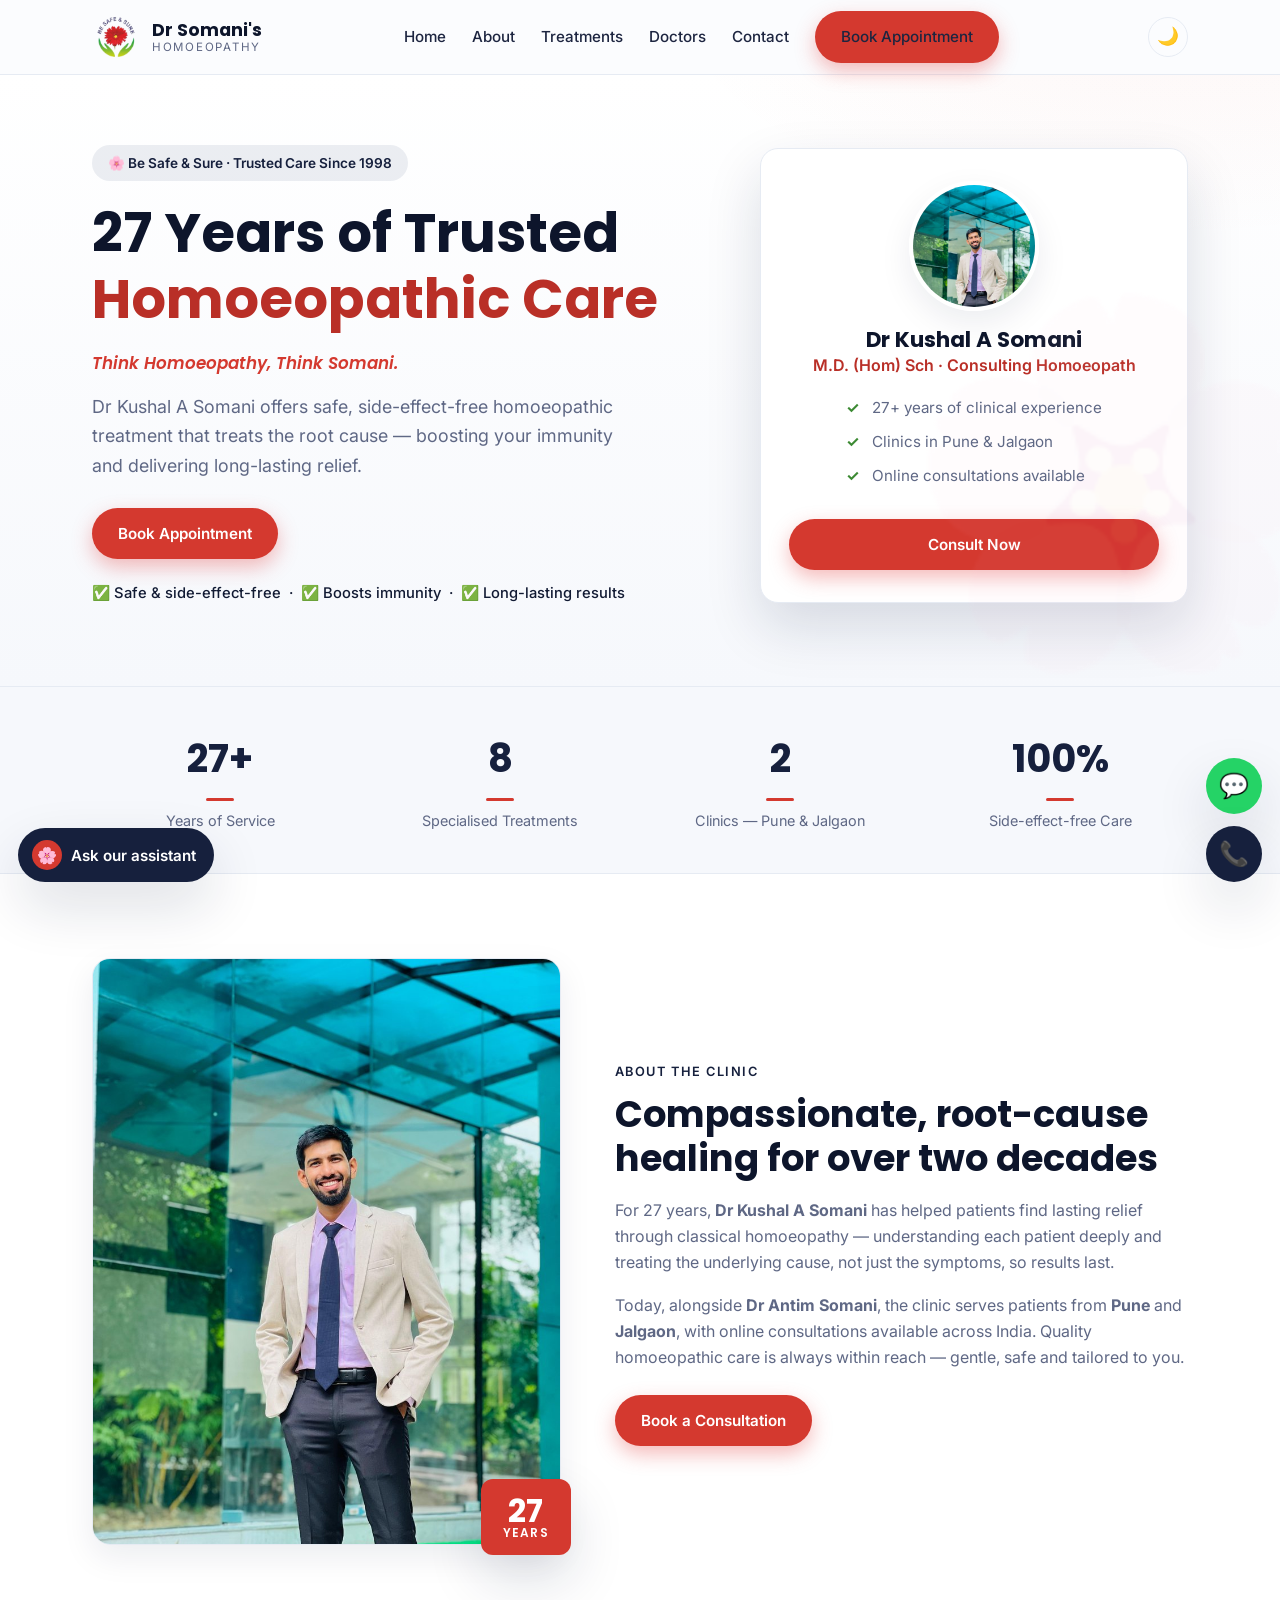
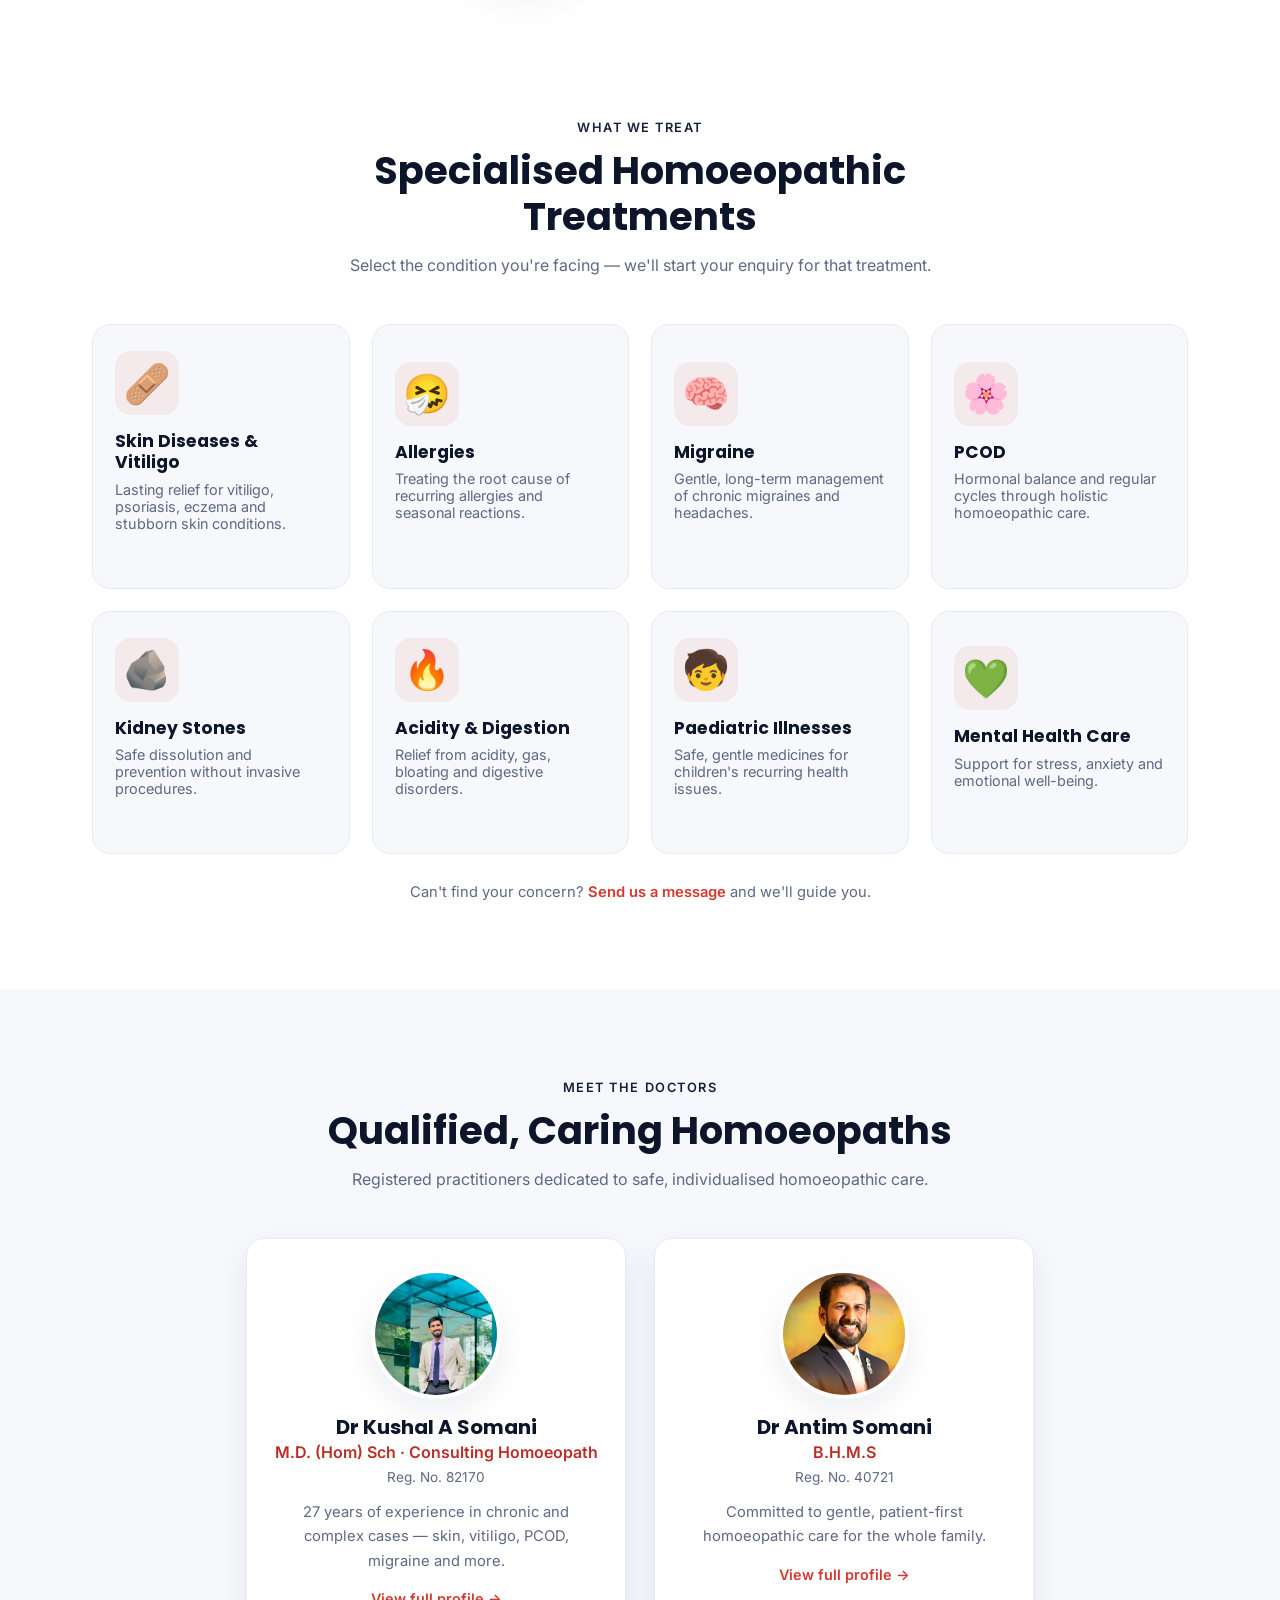
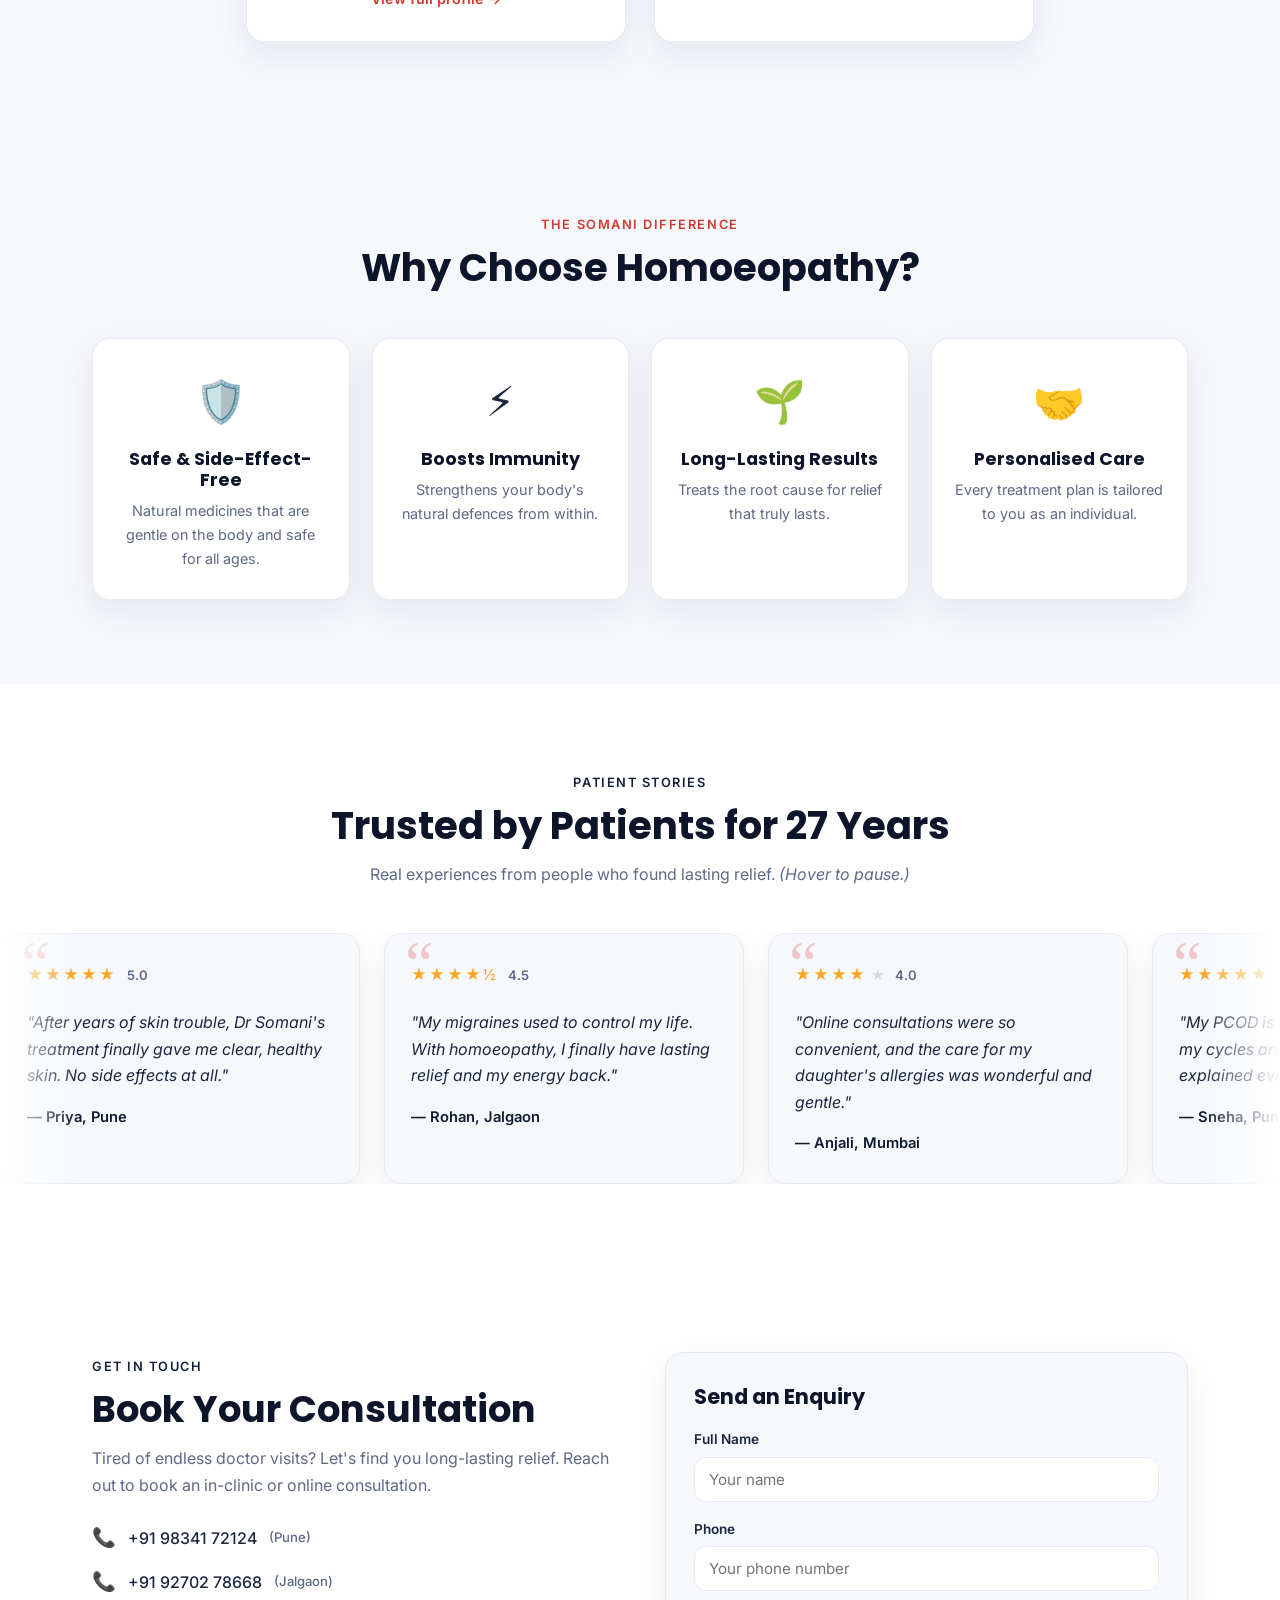
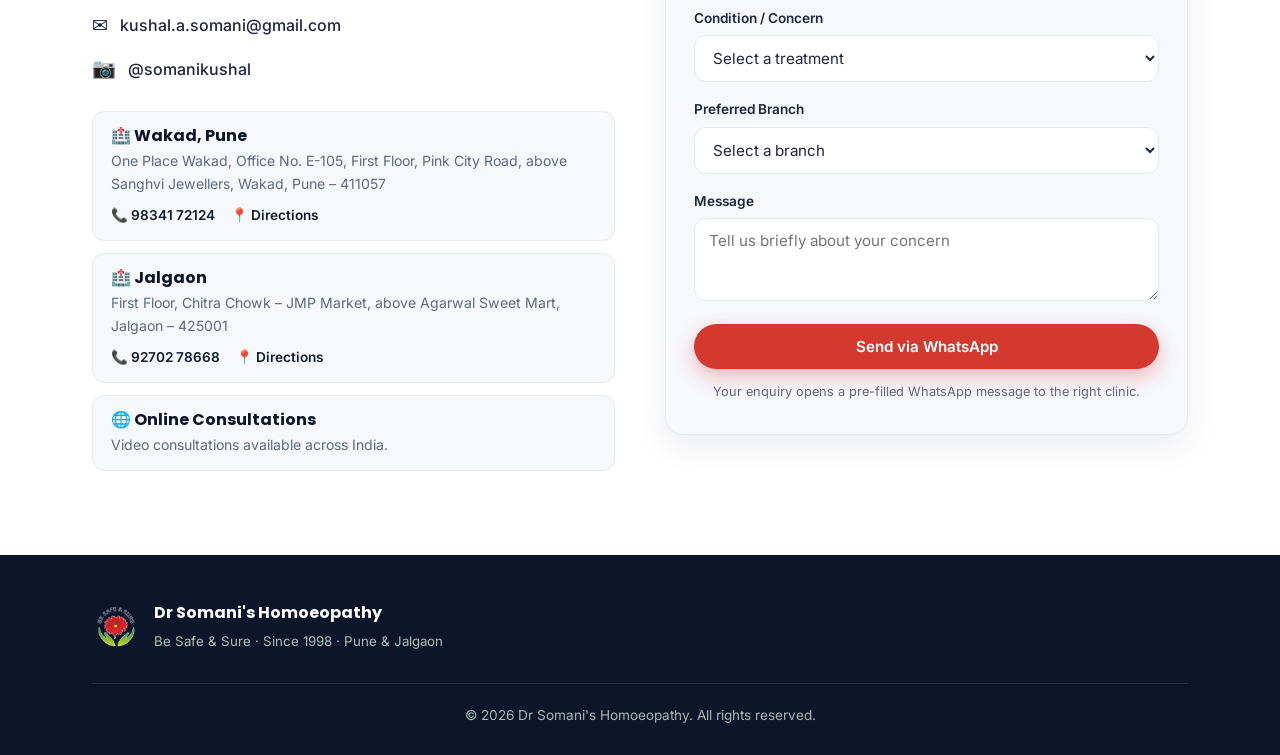
==== index.html @ efd4c5af "Add optional medical-report upload to the AI chat assistant Patients can now optionally attach a rep" ====
<!DOCTYPE html>
<html lang="en">
<head>
  <meta charset="UTF-8" />
  <meta name="viewport" content="width=device-width, initial-scale=1.0" />
  <title>Dr Somani's Homoeopathy | 27 Years of Trusted Homoeopathic Care — Pune &amp; Jalgaon</title>
  <meta name="description" content="Dr Kushal Somani — 27 years of safe, side-effect-free homoeopathic treatment for Skin & Vitiligo, Allergies, Migraine, PCOD, Kidney Stones, Acidity, Paediatric & Mental Health. Clinics in Pune & Jalgaon. Online consultations available." />
  <meta name="theme-color" content="#1f2d6e" />

  <!-- Open Graph -->
  <meta property="og:title" content="Dr Somani's Homoeopathy — 27 Years of Trusted Care" />
  <meta property="og:description" content="Safe, side-effect-free homoeopathic treatment. Clinics in Pune & Jalgaon. Online consultations available." />
  <meta property="og:type" content="website" />

  <link rel="preconnect" href="https://fonts.googleapis.com" />
  <link rel="preconnect" href="https://fonts.gstatic.com" crossorigin />
  <link href="https://fonts.googleapis.com/css2?family=Poppins:wght@500;600;700&family=Inter:wght@400;500;600&display=swap" rel="stylesheet" />
  <link rel="stylesheet" href="css/styles.css" />
  <link rel="icon" href="assets/logo.png" />
  <script>
    // set theme before paint to avoid a flash of the wrong theme
    (function () {
      try {
        var m = localStorage.getItem('theme') || 'light';
        var t = m === 'dark' ? 'dark' : m === 'system' ? 'blue' : 'light';
        document.documentElement.setAttribute('data-theme', t);
      } catch (e) {}
    })();
  </script>
</head>
<body>

  <!-- ============ MAIN NAVBAR ============ -->
  <header class="nav" id="nav">
    <div class="container nav__inner">
      <a href="#home" class="brand">
        <img class="brand__mark" src="assets/logo.png" alt="Dr Somani's Homoeopathy logo" onerror="this.onerror=null;this.src='assets/logo.svg'" />
        <span class="brand__text">
          <strong>Dr Somani's</strong>
          <small>Homoeopathy</small>
        </span>
      </a>

      <nav class="nav__links" id="navLinks">
        <a href="#home">Home</a>
        <a href="#about">About</a>
        <a href="#treatments">Treatments</a>
        <a href="#doctors">Doctors</a>
        <a href="#contact">Contact</a>
        <a href="#contact" class="btn btn--cta nav__cta">Book Appointment</a>
      </nav>

      <button class="theme-toggle" id="themeToggle" aria-label="Toggle theme" title="Toggle theme">🌙</button>

      <button class="nav__toggle" id="navToggle" aria-label="Open menu">
        <span></span><span></span><span></span>
      </button>
    </div>
  </header>

  <!-- ============ HERO ============ -->
  <section class="hero" id="home">
    <div class="container hero__inner">
      <div class="hero__content">
        <span class="hero__eyebrow">🌸 Be Safe &amp; Sure · Trusted Care Since 1998</span>
        <h1>27 Years of Trusted <span>Homoeopathic Care</span></h1>
        <p class="hero__slogan">Think Homoeopathy, Think Somani.</p>
        <p class="hero__lead">
          Dr Kushal A Somani offers safe, side-effect-free homoeopathic treatment that
          treats the root cause — boosting your immunity and delivering long-lasting relief.
        </p>
        <div class="hero__cta">
          <a href="#contact" class="btn btn--cta">Book Appointment</a>
        </div>
        <div class="hero__assure">
          ✅ Safe &amp; side-effect-free &nbsp;·&nbsp; ✅ Boosts immunity &nbsp;·&nbsp; ✅ Long-lasting results
        </div>
      </div>

      <div class="hero__card">
        <img class="hero__avatar" src="assets/dr-kushal-somani.jpg" alt="Dr Kushal A Somani" onerror="this.replaceWith(Object.assign(document.createElement('div'),{className:'hero__avatar hero__avatar--fallback',textContent:'👨‍⚕️'}))" />
        <h3>Dr Kushal A Somani</h3>
        <p class="hero__role">M.D. (Hom) Sch · Consulting Homoeopath</p>
        <ul class="hero__points">
          <li>27+ years of clinical experience</li>
          <li>Clinics in Pune &amp; Jalgaon</li>
          <li>Online consultations available</li>
        </ul>
        <a href="https://wa.me/919834172124" target="_blank" rel="noopener" class="btn btn--cta btn--block">Consult Now</a>
      </div>
    </div>
  </section>

  <!-- ============ TRUST STRIP ============ -->
  <section class="stats">
    <div class="container stats__grid">
      <div class="stat"><strong>27+</strong><span>Years of Service</span></div>
      <div class="stat"><strong>8</strong><span>Specialised Treatments</span></div>
      <div class="stat"><strong>2</strong><span>Clinics — Pune &amp; Jalgaon</span></div>
      <div class="stat"><strong>100%</strong><span>Side-effect-free Care</span></div>
    </div>
  </section>

  <!-- ============ ABOUT ============ -->
  <section class="about" id="about">
    <div class="container about__inner">
      <div class="about__media">
        <img class="about__photo" src="assets/dr-kushal-somani.jpg" alt="Dr Kushal A Somani outside the clinic" onerror="this.replaceWith(Object.assign(document.createElement('div'),{className:'about__photo about__photo--fallback',textContent:'👨‍⚕️'}))" />
        <div class="about__exp">27<span>Years</span></div>
      </div>
      <div class="about__content">
        <span class="kicker">About the Clinic</span>
        <h2>Compassionate, root-cause healing for over two decades</h2>
        <p>
          For 27 years, <strong>Dr Kushal A Somani</strong> has helped patients find lasting relief
          through classical homoeopathy — understanding each patient deeply and treating the
          underlying cause, not just the symptoms, so results last.
        </p>
        <p>
          Today, alongside <strong>Dr Antim Somani</strong>, the clinic serves patients from
          <strong>Pune</strong> and <strong>Jalgaon</strong>, with online consultations available
          across India. Quality homoeopathic care is always within reach — gentle, safe and tailored to you.
        </p>
        <a href="#contact" class="btn btn--cta">Book a Consultation</a>
      </div>
    </div>
  </section>

  <!-- ============ TREATMENTS ============ -->
  <section class="treatments" id="treatments">
    <div class="container">
      <div class="section-head">
        <span class="kicker">What We Treat</span>
        <h2>Specialised Homoeopathic Treatments</h2>
        <p>Select the condition you're facing — we'll start your enquiry for that treatment.</p>
      </div>

      <div class="cards">
        <button type="button" class="card" data-condition="Skin Diseases &amp; Vitiligo"><div class="card__icon">🩹</div><h3>Skin Diseases &amp; Vitiligo</h3><p>Lasting relief for vitiligo, psoriasis, eczema and stubborn skin conditions.</p><span class="card__pick">Select this →</span></button>
        <button type="button" class="card" data-condition="Allergies"><div class="card__icon">🤧</div><h3>Allergies</h3><p>Treating the root cause of recurring allergies and seasonal reactions.</p><span class="card__pick">Select this →</span></button>
        <button type="button" class="card" data-condition="Migraine"><div class="card__icon">🧠</div><h3>Migraine</h3><p>Gentle, long-term management of chronic migraines and headaches.</p><span class="card__pick">Select this →</span></button>
        <button type="button" class="card" data-condition="PCOD"><div class="card__icon">🌸</div><h3>PCOD</h3><p>Hormonal balance and regular cycles through holistic homoeopathic care.</p><span class="card__pick">Select this →</span></button>
        <button type="button" class="card" data-condition="Kidney Stones"><div class="card__icon">🪨</div><h3>Kidney Stones</h3><p>Safe dissolution and prevention without invasive procedures.</p><span class="card__pick">Select this →</span></button>
        <button type="button" class="card" data-condition="Acidity &amp; Digestion"><div class="card__icon">🔥</div><h3>Acidity &amp; Digestion</h3><p>Relief from acidity, gas, bloating and digestive disorders.</p><span class="card__pick">Select this →</span></button>
        <button type="button" class="card" data-condition="Paediatric Illnesses"><div class="card__icon">🧒</div><h3>Paediatric Illnesses</h3><p>Safe, gentle medicines for children's recurring health issues.</p><span class="card__pick">Select this →</span></button>
        <button type="button" class="card" data-condition="Mental Health Care"><div class="card__icon">💚</div><h3>Mental Health Care</h3><p>Support for stress, anxiety and emotional well-being.</p><span class="card__pick">Select this →</span></button>
      </div>
      <p class="cards__hint">Can't find your concern? <a href="#contact">Send us a message</a> and we'll guide you.</p>
    </div>
  </section>

  <!-- ============ DOCTORS ============ -->
  <section class="doctors" id="doctors">
    <div class="container">
      <div class="section-head">
        <span class="kicker">Meet the Doctors</span>
        <h2>Qualified, Caring Homoeopaths</h2>
        <p>Registered practitioners dedicated to safe, individualised homoeopathic care.</p>
      </div>
      <div class="doctors__grid">
        <a class="doctor" href="doctor-kushal-somani.html">
          <img class="doctor__photo" src="assets/dr-kushal-somani.jpg" alt="Dr Kushal A Somani" onerror="this.replaceWith(Object.assign(document.createElement('div'),{className:'doctor__photo doctor__photo--fallback',textContent:'👨‍⚕️'}))" />
          <h3>Dr Kushal A Somani</h3>
          <p class="doctor__qual">M.D. (Hom) Sch · Consulting Homoeopath</p>
          <p class="doctor__reg">Reg. No. 82170</p>
          <p class="doctor__desc">27 years of experience in chronic and complex cases — skin, vitiligo, PCOD, migraine and more.</p>
          <span class="doctor__more">View full profile →</span>
        </a>
        <a class="doctor" href="doctor-antim-somani.html">
          <img class="doctor__photo" src="assets/dr-antim-somani.jpg" alt="Dr Antim Somani" onerror="this.replaceWith(Object.assign(document.createElement('div'),{className:'doctor__photo doctor__photo--fallback',textContent:'👨‍⚕️'}))" />
          <h3>Dr Antim Somani</h3>
          <p class="doctor__qual">B.H.M.S</p>
          <p class="doctor__reg">Reg. No. 40721</p>
          <p class="doctor__desc">Committed to gentle, patient-first homoeopathic care for the whole family.</p>
          <span class="doctor__more">View full profile →</span>
        </a>
      </div>
    </div>
  </section>

  <!-- ============ WHY HOMOEOPATHY ============ -->
  <section class="why" id="why">
    <div class="container">
      <div class="section-head section-head--light">
        <span class="kicker kicker--light">The Somani Difference</span>
        <h2>Why Choose Homoeopathy?</h2>
      </div>
      <div class="why__grid">
        <div class="why__item"><div class="why__icon">🛡️</div><h3>Safe &amp; Side-Effect-Free</h3><p>Natural medicines that are gentle on the body and safe for all ages.</p></div>
        <div class="why__item"><div class="why__icon">⚡</div><h3>Boosts Immunity</h3><p>Strengthens your body's natural defences from within.</p></div>
        <div class="why__item"><div class="why__icon">🌱</div><h3>Long-Lasting Results</h3><p>Treats the root cause for relief that truly lasts.</p></div>
        <div class="why__item"><div class="why__icon">🤝</div><h3>Personalised Care</h3><p>Every treatment plan is tailored to you as an individual.</p></div>
      </div>
    </div>
  </section>

  <!-- ============ TESTIMONIALS ============ -->
  <section class="testimonials" id="testimonials">
    <div class="container">
      <div class="section-head">
        <span class="kicker">Patient Stories</span>
        <h2>Trusted by Patients for 27 Years</h2>
        <p>Real experiences from people who found lasting relief. <em>(Hover to pause.)</em></p>
      </div>
    </div>

    <div class="marquee" id="reviewMarquee">
      <div class="marquee__track" id="reviewTrack">
        <blockquote class="quote review"><div class="review__stars">★★★★★ <span>5.0</span></div><p>"After years of skin trouble, Dr Somani's treatment finally gave me clear, healthy skin. No side effects at all."</p><footer>— Priya, Pune</footer></blockquote>
        <blockquote class="quote review"><div class="review__stars">★★★★½ <span>4.5</span></div><p>"My migraines used to control my life. With homoeopathy, I finally have lasting relief and my energy back."</p><footer>— Rohan, Jalgaon</footer></blockquote>
        <blockquote class="quote review"><div class="review__stars">★★★★<span class="star-empty">★</span> <span>4.0</span></div><p>"Online consultations were so convenient, and the care for my daughter's allergies was wonderful and gentle."</p><footer>— Anjali, Mumbai</footer></blockquote>
        <blockquote class="quote review"><div class="review__stars">★★★★★ <span>5.0</span></div><p>"My PCOD is finally under control and my cycles are regular. Dr Somani explained everything so patiently."</p><footer>— Sneha, Pune</footer></blockquote>
        <blockquote class="quote review"><div class="review__stars">★★★★½ <span>4.5</span></div><p>"Passed my kidney stone without any surgery. I'm so grateful for this safe, natural treatment."</p><footer>— Mahesh, Jalgaon</footer></blockquote>
        <blockquote class="quote review"><div class="review__stars">★★★★★ <span>5.0</span></div><p>"Years of acidity and bloating, gone. I can finally eat in peace. Highly recommend Dr Somani's."</p><footer>— Kavita, Nashik</footer></blockquote>
        <blockquote class="quote review"><div class="review__stars">★★★★<span class="star-empty">★</span> <span>4.0</span></div><p>"My vitiligo patches have reduced remarkably. The 27 years of experience really shows in the results."</p><footer>— Imran, Pune</footer></blockquote>
        <blockquote class="quote review"><div class="review__stars">★★★★½ <span>4.5</span></div><p>"My son's frequent colds and coughs have stopped completely. Gentle medicines that actually work for kids."</p><footer>— Deepa, Mumbai</footer></blockquote>
        <blockquote class="quote review"><div class="review__stars">★★★★★ <span>5.0</span></div><p>"I struggled with anxiety for years. The care here has been life-changing — calm, understanding and effective."</p><footer>— Aarti, Jalgaon</footer></blockquote>
        <blockquote class="quote review"><div class="review__stars">★★★★½ <span>4.5</span></div><p>"Trustworthy, honest and genuinely caring. The whole family now consults only at Dr Somani's."</p><footer>— Sanjay, Pune</footer></blockquote>
      </div>
    </div>
  </section>

  <!-- ============ CONTACT ============ -->
  <section class="contact" id="contact">
    <div class="container contact__inner">
      <div class="contact__info">
        <span class="kicker">Get in Touch</span>
        <h2>Book Your Consultation</h2>
        <p>Tired of endless doctor visits? Let's find you long-lasting relief. Reach out to book an in-clinic or online consultation.</p>

        <ul class="contact__list">
          <li><span>📞</span><a href="tel:+919834172124">+91 98341 72124</a> <em>(Pune)</em></li>
          <li><span>📞</span><a href="tel:+919270278668">+91 92702 78668</a> <em>(Jalgaon)</em></li>
          <li><span>✉️</span><a href="mailto:kushal.a.somani@gmail.com">kushal.a.somani@gmail.com</a></li>
          <li><span>📷</span><a href="https://instagram.com/somanikushal" target="_blank" rel="noopener">@somanikushal</a></li>
        </ul>

        <div class="contact__clinics">
          <div class="clinic">
            <h4>🏥 Wakad, Pune</h4>
            <p>One Place Wakad, Office No. E-105, First Floor, Pink City Road, above Sanghvi Jewellers, Wakad, Pune – 411057</p>
            <p class="clinic__actions">
              <a href="tel:+919834172124">📞 98341 72124</a>
              <a href="https://www.google.com/maps/search/?api=1&query=One+Place+Wakad+Pink+City+Road+Pune+411057" target="_blank" rel="noopener">📍 Directions</a>
            </p>
          </div>
          <div class="clinic">
            <h4>🏥 Jalgaon</h4>
            <p>First Floor, Chitra Chowk – JMP Market, above Agarwal Sweet Mart, Jalgaon – 425001</p>
            <p class="clinic__actions">
              <a href="tel:+919270278668">📞 92702 78668</a>
              <a href="https://www.google.com/maps/search/?api=1&query=Chitra+Chowk+JMP+Market+Jalgaon+425001" target="_blank" rel="noopener">📍 Directions</a>
            </p>
          </div>
          <div class="clinic"><h4>🌐 Online Consultations</h4><p>Video consultations available across India.</p></div>
        </div>
      </div>

      <form class="contact__form" id="enquiryForm" novalidate>
        <h3>Send an Enquiry</h3>
        <label>Full Name<input type="text" name="name" required placeholder="Your name" /></label>
        <label>Phone<input type="tel" name="phone" required placeholder="Your phone number" /></label>
        <label>Condition / Concern
          <select name="condition">
            <option value="">Select a treatment</option>
            <option>Skin Diseases &amp; Vitiligo</option>
            <option>Allergies</option>
            <option>Migraine</option>
            <option>PCOD</option>
            <option>Kidney Stones</option>
            <option>Acidity &amp; Digestion</option>
            <option>Paediatric Illnesses</option>
            <option>Mental Health Care</option>
            <option>Other</option>
          </select>
        </label>
        <label>Preferred Branch
          <select name="branch" required>
            <option value="">Select a branch</option>
            <option value="Pune (Wakad)">Pune — Wakad clinic</option>
            <option value="Jalgaon">Jalgaon clinic</option>
            <option value="Online">Online consultation</option>
          </select>
        </label>
        <label>Message<textarea name="message" rows="3" placeholder="Tell us briefly about your concern"></textarea></label>
        <button type="submit" class="btn btn--cta btn--block">Send via WhatsApp</button>
        <p class="contact__note">Your enquiry opens a pre-filled WhatsApp message to the right clinic.</p>
      </form>
    </div>
  </section>

  <!-- ============ FOOTER ============ -->
  <footer class="footer">
    <div class="container footer__inner">
      <div class="footer__brand">
        <img class="brand__mark" src="assets/logo.png" alt="Dr Somani's Homoeopathy logo" onerror="this.onerror=null;this.src='assets/logo.svg'" />
        <div><strong>Dr Somani's Homoeopathy</strong><br /><small>Be Safe &amp; Sure · Since 1998 · Pune &amp; Jalgaon</small></div>
      </div>
      <p class="footer__copy">© <span id="year"></span> Dr Somani's Homoeopathy. All rights reserved.</p>
    </div>
  </footer>

  <!-- ============ FLOATING ACTIONS ============ -->
  <div class="floaters">
    <a href="https://wa.me/919834172124" target="_blank" rel="noopener" class="floater floater--wa" aria-label="WhatsApp">💬</a>
    <a href="tel:+919834172124" class="floater floater--call" aria-label="Call">📞</a>
  </div>

  <!-- ============ AI CHAT ASSISTANT ============ -->
  <button class="ai-launcher" id="aiLauncher" aria-label="Chat with our assistant">
    <span class="ai-launcher__dot">🌸</span>
    <span class="ai-launcher__label">Ask our assistant</span>
  </button>
  <section class="ai-panel" id="aiPanel" aria-label="Dr Somani's Homoeopathy assistant">
    <header class="ai-head">
      <img class="ai-head__logo" src="assets/logo.png" alt="Dr Somani's Homoeopathy" onerror="this.onerror=null;this.src='assets/logo.svg'" />
      <div class="ai-head__title"><strong>Sanjeevani</strong><small>Dr Somani's Homoeopathy assistant</small></div>
      <button class="ai-head__close" id="aiClose" aria-label="Close chat">×</button>
    </header>
    <div class="ai-messages" id="aiMessages"></div>
    <button class="ai-handoff hidden" id="aiHandoff">📤 Send my details to the clinic</button>
    <div class="ai-attach-chip hidden" id="aiChip"></div>
    <form class="ai-form" id="aiForm" autocomplete="off">
      <input type="file" id="aiFile" accept="image/*,application/pdf" hidden />
      <button type="button" class="ai-attach" id="aiAttach" aria-label="Attach a report (optional)" title="Attach a report (optional)">📎</button>
      <input type="text" id="aiInput" placeholder="Type your message…" aria-label="Message" />
      <button type="submit" id="aiSend" aria-label="Send">➤</button>
    </form>
  </section>

  <script src="js/theme.js"></script>
  <script src="js/ai-config.js"></script>
  <script src="js/chat.js"></script>
  <script src="js/script.js"></script>
</body>
</html>
---- css/styles.css ----
/* ============ DESIGN TOKENS ============ */
:root {
  /* Brand palette — refined from the logo: deep navy · muted forest green · classic red · soft blue */
  --green: #16203d;        /* primary = navy (text, headings) */
  --green-dark: #111a33;
  --green-deep: #0d152b;   /* near-black navy */
  --cream: #f6f8fc;        /* very light grey-blue for alternating sections */
  --gold: #d4392f;         /* the single accent = brand red (buttons/highlights) */
  --gold-dark: #b92f27;
  --leaf: #3c8a33;         /* green — used only on small ticks */
  --leaf-deep: #2c6a26;
  --ink: #1d2540;          /* navy-ink body text */
  --muted: #5f6885;
  --line: #e6ebf3;
  --white: #ffffff;
  --shadow: 0 12px 32px rgba(16, 26, 64, .08);
  --shadow-lg: 0 24px 56px rgba(16, 26, 64, .14);
  --radius: 18px;
  --radius-sm: 12px;
  --maxw: 1140px;
}

* { margin: 0; padding: 0; box-sizing: border-box; }
html { scroll-behavior: smooth; }
body {
  font-family: 'Inter', system-ui, sans-serif;
  color: var(--ink);
  background: #ffffff;
  line-height: 1.65;
}
h1, h2, h3, h4, .brand strong { font-family: 'Poppins', sans-serif; line-height: 1.2; }
a { text-decoration: none; color: inherit; }
img { max-width: 100%; display: block; }
.container { width: 100%; max-width: var(--maxw); margin: 0 auto; padding: 0 22px; }

/* ============ BUTTONS ============ */
.btn {
  display: inline-flex; align-items: center; justify-content: center; gap: 8px;
  padding: 13px 26px; border-radius: 50px; font-weight: 600; font-size: .95rem;
  border: none; cursor: pointer; transition: transform .15s ease, box-shadow .2s ease, background .2s ease;
  font-family: 'Inter', sans-serif;
}
.btn--cta { background: var(--gold); color: #fff; box-shadow: 0 8px 20px rgba(226,59,59,.35); }
.btn--cta:hover { background: var(--gold-dark); transform: translateY(-2px); }
.btn--whatsapp { background: #25D366; color: #fff; box-shadow: 0 8px 20px rgba(37,211,102,.3); }
.btn--whatsapp:hover { transform: translateY(-2px); }
.btn--block { width: 100%; }

.kicker {
  display: inline-block; font-weight: 600; font-size: .8rem; letter-spacing: .12em;
  text-transform: uppercase; color: var(--green); margin-bottom: 10px;
}
.kicker--light { color: #d7f5c6; }

/* ============ TOP BAR ============ */
.topbar { background: var(--green-deep); color: #e9f1ec; font-size: .82rem; }
.topbar__inner { display: flex; justify-content: space-between; align-items: center; padding-top: 8px; padding-bottom: 8px; flex-wrap: wrap; gap: 6px 18px; }
.topbar__contact { display: flex; gap: 18px; flex-wrap: wrap; }
.topbar a:hover { color: var(--gold); }
.topbar__badge { background: rgba(255,255,255,.14); color: #fff; padding: 3px 12px; border-radius: 50px; font-weight: 600; }

/* ============ NAVBAR ============ */
.nav { position: sticky; top: 0; z-index: 100; background: rgba(251,252,254,.9); backdrop-filter: blur(10px); border-bottom: 1px solid var(--line); transition: box-shadow .25s ease; }
.nav.scrolled { box-shadow: var(--shadow); }
.nav__inner { display: flex; align-items: center; justify-content: space-between; height: 74px; }
.brand { display: flex; align-items: center; gap: 12px; }
.brand__mark { width: 48px; height: 48px; object-fit: contain; display: block; }
.brand__text { display: flex; flex-direction: column; line-height: 1.1; }
.brand__text strong { font-size: 1.1rem; color: var(--green-deep); }
.brand__text small { font-size: .72rem; letter-spacing: .15em; text-transform: uppercase; color: var(--muted); }
.nav__links { display: flex; align-items: center; gap: 26px; }
.nav__links a { font-weight: 500; font-size: .95rem; color: var(--ink); transition: color .2s; }
.nav__links a:not(.btn) { position: relative; }
.nav__links a:not(.btn)::after {
  content: ""; position: absolute; left: 0; bottom: -6px; height: 2px; width: 0;
  background: var(--gold); border-radius: 2px; transition: width .25s ease;
}
.nav__links a:not(.btn):hover { color: var(--gold); }
.nav__links a:not(.btn):hover::after { width: 100%; }
.nav__cta { color: #fff; }
.nav__toggle { display: none; background: none; border: none; flex-direction: column; gap: 5px; cursor: pointer; padding: 6px; }
.nav__toggle span { width: 26px; height: 3px; background: var(--green-deep); border-radius: 3px; transition: .3s; }

/* ============ HERO ============ */
.hero { background:
    radial-gradient(900px 480px at 92% -20%, rgba(212,57,47,.05), transparent 60%),
    linear-gradient(180deg, #ffffff, #f6f8fc);
  padding: 70px 0 80px; position: relative; overflow: hidden; }
.hero::before { content: "🌸"; position: absolute; font-size: 22rem; right: -60px; bottom: -80px; opacity: .04; pointer-events: none; }
.hero__inner { display: grid; grid-template-columns: 1.3fr .9fr; gap: 50px; align-items: center; }
.hero__eyebrow { display: inline-block; background: rgba(23,40,92,.08); color: var(--green); padding: 7px 16px; border-radius: 50px; font-weight: 600; font-size: .85rem; margin-bottom: 20px; }
.hero h1 { font-size: clamp(2.1rem, 4.6vw, 3.4rem); color: var(--green-deep); margin-bottom: 18px; }
.hero h1 span { color: var(--gold-dark); }
.hero__slogan { font-family: 'Poppins', sans-serif; font-weight: 600; font-style: italic; color: var(--gold); font-size: 1.05rem; margin-bottom: 14px; }
.hero__lead { font-size: 1.12rem; color: var(--muted); max-width: 540px; margin-bottom: 28px; }
.hero__cta { display: flex; gap: 14px; flex-wrap: wrap; margin-bottom: 22px; }
.hero__assure { font-size: .92rem; color: var(--green-dark); font-weight: 500; }

.hero__card { background: var(--white); border-radius: var(--radius); padding: 32px 28px; box-shadow: var(--shadow-lg); text-align: center; border: 1px solid var(--line); }
.hero__avatar { width: 130px; height: 130px; border-radius: 50%; margin: 0 auto 16px; object-fit: cover; object-position: center top; border: 4px solid #fff; box-shadow: var(--shadow); }
.hero__avatar--fallback { font-size: 4rem; background: linear-gradient(135deg, #e8eef8, #f2f6fc); display: grid; place-items: center; }
.hero__card h3 { font-size: 1.35rem; color: var(--green-deep); }
.hero__role { color: var(--gold-dark); font-weight: 600; margin-bottom: 16px; }
.hero__points { list-style: none; text-align: left; margin: 0 auto 22px; display: inline-block; }
.hero__points li { position: relative; padding-left: 26px; margin-bottom: 9px; color: var(--muted); font-size: .95rem; }
.hero__points li::before { content: "✓"; position: absolute; left: 0; color: var(--leaf); font-weight: 700; }

/* ============ STATS ============ */
.stats { background: var(--cream); color: var(--ink); padding: 40px 0; border-top: 1px solid var(--line); border-bottom: 1px solid var(--line); }
.stats__grid { display: grid; grid-template-columns: repeat(4, 1fr); gap: 24px; text-align: center; }
.stat strong { display: block; font-family: 'Poppins'; font-size: 2.4rem; color: var(--green); }
.stat strong::after { content: ""; display: block; width: 28px; height: 3px; background: var(--gold); border-radius: 3px; margin: 8px auto 6px; }
.stat span { font-size: .9rem; color: var(--muted); }

/* ============ SECTION HEAD ============ */
.section-head { text-align: center; max-width: 640px; margin: 0 auto 46px; }
.section-head h2 { font-size: clamp(1.7rem, 3.4vw, 2.4rem); color: var(--green-deep); margin-bottom: 12px; }
.section-head p { color: var(--muted); }
.section-head--light h2 { color: #fff; }

section.about, section.treatments, section.testimonials, section.contact { padding: 84px 0; }

/* ============ ABOUT ============ */
.about__inner { display: grid; grid-template-columns: .9fr 1.1fr; gap: 54px; align-items: center; }
.about__media { position: relative; }
.about__photo { width: 100%; border-radius: var(--radius); aspect-ratio: 4/5; object-fit: cover; object-position: center top; box-shadow: var(--shadow); border: 1px solid var(--line); }
.about__photo--fallback { background: linear-gradient(135deg, #e8eef8, #f2f6fc); display: grid; place-items: center; font-size: 8rem; }
.about__exp { position: absolute; right: -10px; bottom: -10px; background: var(--gold); color: #fff; border-radius: var(--radius-sm); padding: 16px 22px; font-family: 'Poppins'; font-weight: 700; font-size: 2rem; text-align: center; box-shadow: var(--shadow-lg); line-height: 1; }
.about__exp span { display: block; font-size: .75rem; letter-spacing: .1em; text-transform: uppercase; font-weight: 600; }
.about__content h2 { font-size: clamp(1.7rem, 3.4vw, 2.3rem); color: var(--green-deep); margin-bottom: 16px; }
.about__content p { color: var(--muted); margin-bottom: 16px; }
.about__content .btn { margin-top: 8px; }

/* ============ DOCTOR PROFILE PAGE ============ */
.subnav { background: #fff; border-bottom: 1px solid var(--line); }
.subnav__inner { display: flex; align-items: center; justify-content: space-between; height: 70px; }
.backlink { color: var(--green); font-weight: 600; font-size: .95rem; }
.backlink:hover { color: var(--gold); }
.profile { padding: 60px 0 70px; background: linear-gradient(180deg, #ffffff, #f6f8fc); }
.profile__inner { display: grid; grid-template-columns: .8fr 1.2fr; gap: 48px; align-items: start; }
.profile__photo { width: 100%; border-radius: var(--radius); aspect-ratio: 4/5; object-fit: cover; object-position: center top; box-shadow: var(--shadow-lg); border: 1px solid var(--line); }
.profile__photo--fallback { background: linear-gradient(135deg, #e8eef8, #f2f6fc); display: grid; place-items: center; font-size: 8rem; }
.profile__name { font-size: clamp(1.8rem, 4vw, 2.6rem); color: var(--green-deep); margin-bottom: 6px; }
.profile__qual { color: var(--gold-dark); font-weight: 600; font-size: 1.05rem; }
.profile__reg { color: var(--muted); margin-bottom: 18px; }
.profile__bio p { color: var(--muted); margin-bottom: 14px; }
.profile__bio h3 { color: var(--green-deep); margin: 22px 0 10px; font-size: 1.15rem; }
.profile__tags { display: flex; flex-wrap: wrap; gap: 10px; margin-bottom: 8px; }
.profile__tag { background: rgba(212,57,47,.07); color: var(--green-dark); border: 1px solid var(--line); padding: 7px 14px; border-radius: 50px; font-size: .88rem; font-weight: 500; }
.profile__facts { list-style: none; margin: 6px 0 22px; }
.profile__facts li { position: relative; padding-left: 26px; margin-bottom: 9px; color: var(--ink); }
.profile__facts li::before { content: "✓"; position: absolute; left: 0; color: var(--leaf); font-weight: 700; }
.profile__cta { display: flex; gap: 14px; flex-wrap: wrap; margin-top: 6px; }

/* ============ DOCTORS ============ */
.doctors { padding: 84px 0; background: var(--cream); }
.doctors__grid { display: grid; grid-template-columns: repeat(2, minmax(0, 380px)); gap: 28px; justify-content: center; }
.doctor { display: block; background: var(--white); border: 1px solid var(--line); border-radius: var(--radius); padding: 30px 26px; text-align: center; box-shadow: var(--shadow); transition: transform .2s, box-shadow .2s, border-color .2s; color: inherit; }
.doctor:hover { transform: translateY(-6px); box-shadow: var(--shadow-lg); border-color: var(--gold); }
.doctor__more { display: inline-block; margin-top: 14px; color: var(--gold); font-weight: 600; font-size: .9rem; }
.doctor:hover .doctor__more { text-decoration: underline; }
.doctor__photo { width: 130px; height: 130px; border-radius: 50%; object-fit: cover; object-position: center top; margin: 0 auto 16px; border: 4px solid #fff; box-shadow: var(--shadow); }
.doctor__photo--fallback { background: linear-gradient(135deg, #e8eef8, #f2f6fc); display: grid; place-items: center; font-size: 3.4rem; }
.doctor h3 { color: var(--green-deep); font-size: 1.25rem; }
.doctor__qual { color: var(--gold-dark); font-weight: 600; }
.doctor__reg { color: var(--muted); font-size: .85rem; margin-bottom: 12px; }
.doctor__desc { color: var(--muted); font-size: .92rem; }

/* ============ TREATMENTS ============ */
.treatments { background: var(--white); }
.cards { display: grid; grid-template-columns: repeat(4, 1fr); gap: 22px; }
.card { font-family: inherit; text-align: left; cursor: pointer; width: 100%; background: var(--cream); border: 1px solid var(--line); border-radius: var(--radius); padding: 26px 22px; transition: transform .2s ease, box-shadow .2s ease, border-color .2s; }
.card:hover { transform: translateY(-6px); box-shadow: var(--shadow-lg); border-color: var(--gold); }
.card:focus-visible { outline: 3px solid rgba(212,57,47,.4); outline-offset: 2px; }
.card__icon { font-size: 2.4rem; width: 64px; height: 64px; border-radius: 16px; background: rgba(212,57,47,.08); display: grid; place-items: center; margin-bottom: 16px; }
.card h3 { font-size: 1.08rem; color: var(--green-deep); margin-bottom: 8px; }
.card p { font-size: .9rem; color: var(--muted); }
.card__pick { display: inline-block; margin-top: 14px; color: var(--gold); font-weight: 600; font-size: .85rem; opacity: 0; transform: translateX(-4px); transition: opacity .2s, transform .2s; }
.card:hover .card__pick, .card:focus-visible .card__pick { opacity: 1; transform: translateX(0); }
.cards__hint { text-align: center; margin-top: 26px; color: var(--muted); font-size: .92rem; }
.cards__hint a { color: var(--gold); font-weight: 600; }

/* highlight the form field when a condition is picked */
.field-flash { animation: field-flash 1.4s ease; }
@keyframes field-flash { 0%,100% { box-shadow: 0 0 0 0 rgba(212,57,47,0); } 25% { box-shadow: 0 0 0 4px rgba(212,57,47,.25); } }

/* ============ WHY ============ */
.why { background: var(--cream); color: var(--ink); padding: 84px 0; }
.why .section-head--light h2 { color: var(--green-deep); }
.why .kicker--light { color: var(--gold); }
.why__grid { display: grid; grid-template-columns: repeat(4, 1fr); gap: 22px; }
.why__item { background: #fff; border: 1px solid var(--line); border-radius: var(--radius); padding: 28px 22px; text-align: center; box-shadow: var(--shadow); transition: transform .2s, box-shadow .2s; }
.why__item:hover { transform: translateY(-6px); box-shadow: var(--shadow-lg); }
.why__icon { font-size: 2.6rem; margin-bottom: 14px; }
.why__item h3 { font-size: 1.1rem; margin-bottom: 8px; color: var(--green-deep); }
.why__item p { font-size: .9rem; color: var(--muted); }

/* ============ TESTIMONIALS ============ */
.testimonials { background: #fff; padding-bottom: 84px; overflow: hidden; }
.quote { background: var(--cream); border-radius: var(--radius); padding: 28px 26px; box-shadow: var(--shadow); border: 1px solid var(--line); position: relative; }
.quote::before { content: "“"; font-family: Georgia; font-size: 4rem; color: var(--gold); line-height: 0; position: absolute; top: 30px; left: 20px; opacity: .25; }
.quote p { font-style: italic; color: var(--ink); margin-bottom: 16px; padding-top: 14px; }
.quote footer { font-weight: 600; color: var(--green-dark); font-size: .92rem; }

/* auto-scrolling reviews marquee */
.marquee { width: 100%; overflow: hidden; -webkit-mask-image: linear-gradient(90deg, transparent, #000 6%, #000 94%, transparent); mask-image: linear-gradient(90deg, transparent, #000 6%, #000 94%, transparent); }
.marquee__track { display: flex; gap: 24px; width: max-content; animation: marquee-scroll 60s linear infinite; }
.marquee:hover .marquee__track { animation-play-state: paused; }
.review { flex: 0 0 360px; max-width: 360px; }
.review__stars { color: #f5a623; letter-spacing: 2px; margin-bottom: 8px; font-size: .95rem; }
.review__stars .star-empty { color: #d6d9e2; }
.review__stars span { color: var(--muted); font-size: .82rem; letter-spacing: 0; font-weight: 600; margin-left: 4px; }
@keyframes marquee-scroll { from { transform: translateX(0); } to { transform: translateX(-50%); } }
@media (prefers-reduced-motion: reduce) { .marquee__track { animation: none; } }

/* ============ CONTACT ============ */
.contact { background: var(--white); }
.contact__inner { display: grid; grid-template-columns: 1fr 1fr; gap: 50px; align-items: start; }
.contact__info h2 { font-size: clamp(1.7rem, 3.4vw, 2.3rem); color: var(--green-deep); margin-bottom: 14px; }
.contact__info > p { color: var(--muted); margin-bottom: 24px; }
.contact__list { list-style: none; margin-bottom: 26px; }
.contact__list li { display: flex; align-items: center; gap: 12px; margin-bottom: 12px; font-weight: 500; }
.contact__list li span { font-size: 1.2rem; }
.contact__list a:hover { color: var(--green); }
.contact__clinics { display: grid; gap: 12px; }
.clinic { background: var(--cream); border: 1px solid var(--line); border-radius: var(--radius-sm); padding: 14px 18px; }
.clinic h4 { color: var(--green-deep); font-size: 1rem; margin-bottom: 4px; }
.clinic p { color: var(--muted); font-size: .88rem; }
.clinic__actions { display: flex; gap: 16px; margin-top: 8px; }
.clinic__actions a { color: var(--green-dark); font-weight: 600; font-size: .85rem; }
.clinic__actions a:hover { color: var(--gold-dark); }
.contact__list em { color: var(--muted); font-style: normal; font-size: .82rem; }

.contact__form { background: var(--cream); border: 1px solid var(--line); border-radius: var(--radius); padding: 32px 28px; box-shadow: var(--shadow); }
.contact__form h3 { color: var(--green-deep); margin-bottom: 18px; font-size: 1.3rem; }
.contact__form label { display: block; font-size: .85rem; font-weight: 600; color: var(--ink); margin-bottom: 16px; }
.contact__form input, .contact__form select, .contact__form textarea {
  width: 100%; margin-top: 6px; padding: 12px 14px; border: 1px solid var(--line);
  border-radius: var(--radius-sm); font-family: 'Inter', sans-serif; font-size: .95rem; background: #fff; color: var(--ink);
}
.contact__form input:focus, .contact__form select:focus, .contact__form textarea:focus { outline: none; border-color: var(--green); box-shadow: 0 0 0 3px rgba(31,45,110,.15); }
.contact__note { font-size: .8rem; color: var(--muted); text-align: center; margin-top: 12px; }

/* ============ FOOTER ============ */
.footer { background: var(--green-deep); color: #cfe0d8; padding: 44px 0 28px; }
.footer__inner { display: flex; flex-wrap: wrap; align-items: center; justify-content: space-between; gap: 22px; }
.footer__brand { display: flex; align-items: center; gap: 14px; }
.footer__brand strong { color: #fff; font-family: 'Poppins'; }
.footer__brand small { color: #a9c2b7; }
.footer__links { display: flex; gap: 22px; }
.footer__links a:hover { color: var(--gold); }
.footer__copy { width: 100%; text-align: center; border-top: 1px solid rgba(255,255,255,.1); padding-top: 20px; margin-top: 8px; font-size: .85rem; color: #9fbab0; }

/* ============ FLOATING ACTIONS ============ */
.floaters { position: fixed; right: 18px; bottom: 18px; display: flex; flex-direction: column; gap: 12px; z-index: 200; }
.floater { width: 56px; height: 56px; border-radius: 50%; display: grid; place-items: center; font-size: 1.5rem; box-shadow: var(--shadow-lg); transition: transform .15s; }
.floater:hover { transform: scale(1.08); }
.floater--wa { background: #25D366; }
.floater--call { background: var(--green); }

/* ============ RESPONSIVE ============ */
@media (max-width: 920px) {
  .hero__inner, .about__inner, .contact__inner { grid-template-columns: 1fr; }
  .cards, .why__grid { grid-template-columns: repeat(2, 1fr); }
  .quotes { grid-template-columns: 1fr; }
  .doctors__grid { grid-template-columns: 1fr; }
  .stats__grid { grid-template-columns: repeat(2, 1fr); gap: 28px; }
  .about__media { max-width: 360px; }

  .nav__links {
    position: fixed; top: 74px; right: -100%; height: calc(100vh - 74px); width: 78%; max-width: 320px;
    background: var(--cream); flex-direction: column; align-items: flex-start; gap: 4px;
    padding: 24px; box-shadow: var(--shadow-lg); transition: right .3s ease; border-left: 1px solid var(--line);
  }
  .nav__links.open { right: 0; }
  .nav__links a { width: 100%; padding: 12px 4px; border-bottom: 1px solid var(--line); }
  .nav__cta { margin-top: 10px; border-bottom: none !important; }
  .nav__toggle { display: flex; }
  .nav__toggle.open span:nth-child(1) { transform: translateY(8px) rotate(45deg); }
  .nav__toggle.open span:nth-child(2) { opacity: 0; }
  .nav__toggle.open span:nth-child(3) { transform: translateY(-8px) rotate(-45deg); }
}
@media (max-width: 540px) {
  .cards, .why__grid { grid-template-columns: 1fr; }
  .topbar__contact { gap: 12px; }
  .footer__inner { flex-direction: column; text-align: center; }
}

/* ============ THEME TOGGLE BUTTON ============ */
.theme-toggle {
  width: 40px; height: 40px; border-radius: 50%; border: 1px solid var(--line);
  background: transparent; cursor: pointer; font-size: 1.1rem; line-height: 1;
  display: grid; place-items: center; transition: background .2s, border-color .2s, transform .15s;
  color: inherit; margin-left: 8px; flex: 0 0 auto;
}
.theme-toggle:hover { background: rgba(127,127,127,.12); transform: translateY(-1px); }
:root[data-theme="dark"] .theme-toggle { border-color: var(--gold); box-shadow: 0 0 0 3px rgba(255,77,67,.16); }
:root[data-theme="blue"] .theme-toggle { border-color: var(--gold); box-shadow: 0 0 0 3px rgba(255,77,67,.14); }

/* ============ DARK THEME — red & black ============ */
:root[data-theme="dark"] {
  --green: #f3edef;          /* primary text / headings → near-white */
  --green-dark: #e5dcdf;
  --green-deep: #ffffff;     /* main headings pure white */
  --cream: #121013;          /* alternating surface — near-black */
  --gold: #ff4d43;           /* bright brand red — the accent */
  --gold-dark: #e23b34;
  --leaf: #5cb14a;
  --leaf-deep: #47953a;
  --ink: #ece6e9;            /* body text — soft white */
  --muted: #a99fa4;
  --line: #322a2e;           /* warm dark border */
  --white: #191419;          /* card / section surface */
  --shadow: 0 12px 32px rgba(0, 0, 0, .5);
  --shadow-lg: 0 24px 56px rgba(0, 0, 0, .65);
}
:root[data-theme="dark"] body { background: #0b0a0c; }              /* black */

/* red accents on labels for the red-black look */
:root[data-theme="dark"] .kicker { color: var(--gold); }
:root[data-theme="dark"] .stat strong { color: #fff; }

/* surfaces & bars that were hard-coded light */
:root[data-theme="dark"] .nav { background: rgba(11,10,12,.9); }
:root[data-theme="dark"] .hero { background:
    radial-gradient(1000px 520px at 90% -15%, rgba(255,77,67,.16), transparent 60%),
    radial-gradient(700px 460px at -5% 115%, rgba(255,77,67,.06), transparent 55%),
    linear-gradient(180deg, #0b0a0c, #140e10); }
:root[data-theme="dark"] .hero__eyebrow { background: rgba(255,77,67,.12); color: var(--gold); }
:root[data-theme="dark"] .testimonials { background: #0b0a0c; }
:root[data-theme="dark"] .why__item { background: var(--white); }
:root[data-theme="dark"] .subnav { background: #140e10; }
:root[data-theme="dark"] .profile { background:
    radial-gradient(900px 480px at 92% -20%, rgba(255,77,67,.12), transparent 60%),
    linear-gradient(180deg, #0b0a0c, #140e10); }
:root[data-theme="dark"] .contact__form input,
:root[data-theme="dark"] .contact__form select,
:root[data-theme="dark"] .contact__form textarea { background: #121013; color: var(--ink); }
:root[data-theme="dark"] .review__stars .star-empty { color: #4a3b3d; }
:root[data-theme="dark"] .card:hover,
:root[data-theme="dark"] .doctor:hover { border-color: var(--gold); box-shadow: 0 0 0 1px rgba(255,77,67,.25), var(--shadow-lg); }

/* footer anchored blackest */
:root[data-theme="dark"] .footer { background: #060506; }
:root[data-theme="dark"] .card__icon { background: rgba(255,77,67,.14); }

/* ============ "SYSTEM" THEME — dark blue & red ============ */
:root[data-theme="blue"] {
  --green: #eaf0fb;          /* text / headings → light */
  --green-dark: #d6dff2;
  --green-deep: #ffffff;
  --cream: #101b2e;          /* alternating surface */
  --gold: #ff4d43;           /* red accent */
  --gold-dark: #e23b34;
  --leaf: #5cb14a;
  --leaf-deep: #47953a;
  --ink: #dbe3f4;            /* body text */
  --muted: #93a0bd;
  --line: #26324b;           /* blue-grey border */
  --white: #152238;          /* dark-blue card surface */
  --shadow: 0 12px 32px rgba(0, 0, 0, .45);
  --shadow-lg: 0 24px 56px rgba(0, 0, 0, .6);
}
:root[data-theme="blue"] body { background: #0a1122; }              /* deep navy blue */
:root[data-theme="blue"] .kicker { color: var(--gold); }
:root[data-theme="blue"] .stat strong { color: #fff; }
:root[data-theme="blue"] .nav { background: rgba(10,17,34,.9); }
:root[data-theme="blue"] .hero { background:
    radial-gradient(1000px 520px at 90% -15%, rgba(255,77,67,.14), transparent 60%),
    radial-gradient(720px 460px at -5% 115%, rgba(41,74,140,.30), transparent 55%),
    linear-gradient(180deg, #0a1122, #0f1c33); }
:root[data-theme="blue"] .hero__eyebrow { background: rgba(255,77,67,.12); color: var(--gold); }
:root[data-theme="blue"] .testimonials { background: #0a1122; }
:root[data-theme="blue"] .why__item { background: var(--white); }
:root[data-theme="blue"] .subnav { background: #0f1c33; }
:root[data-theme="blue"] .profile { background:
    radial-gradient(900px 480px at 92% -20%, rgba(255,77,67,.10), transparent 60%),
    linear-gradient(180deg, #0a1122, #0f1c33); }
:root[data-theme="blue"] .contact__form input,
:root[data-theme="blue"] .contact__form select,
:root[data-theme="blue"] .contact__form textarea { background: #0e1a2e; color: var(--ink); }
:root[data-theme="blue"] .review__stars .star-empty { color: #37456b; }
:root[data-theme="blue"] .card:hover,
:root[data-theme="blue"] .doctor:hover { border-color: var(--gold); box-shadow: 0 0 0 1px rgba(255,77,67,.25), var(--shadow-lg); }
:root[data-theme="blue"] .footer { background: #070d1a; }
:root[data-theme="blue"] .card__icon { background: rgba(255,77,67,.14); }
:root[data-theme="blue"] .theme-switch button[aria-pressed="true"] {
  background: #17253c; color: #fff; box-shadow: 0 0 0 1px rgba(255,77,67,.45);
}

/* ============ AI CHAT WIDGET ============ */
.ai-launcher {
  position: fixed; left: 18px; bottom: 18px; z-index: 210;
  display: inline-flex; align-items: center; gap: 9px;
  background: var(--green); color: #fff; border: none; cursor: pointer;
  padding: 12px 18px 12px 14px; border-radius: 50px; font-family: 'Inter', sans-serif;
  font-weight: 600; font-size: .95rem; box-shadow: var(--shadow-lg);
  transition: transform .15s, background .2s;
}
.ai-launcher:hover { transform: translateY(-2px); }
.ai-launcher__dot { width: 30px; height: 30px; border-radius: 50%; background: var(--gold); display: grid; place-items: center; font-size: 1rem; }
.ai-launcher.hidden { display: none; }
:root[data-theme="dark"] .ai-launcher, :root[data-theme="blue"] .ai-launcher { background: var(--gold); }

.ai-panel {
  position: fixed; left: 18px; bottom: 18px; z-index: 230;
  width: min(380px, calc(100vw - 36px)); height: min(560px, calc(100vh - 36px));
  background: var(--white); border: 1px solid var(--line); border-radius: 18px;
  box-shadow: var(--shadow-lg); display: flex; flex-direction: column; overflow: hidden;
  opacity: 0; transform: translateY(12px) scale(.98); pointer-events: none;
  transition: opacity .2s, transform .2s;
}
.ai-panel.open { opacity: 1; transform: none; pointer-events: auto; }

.ai-head { display: flex; align-items: center; gap: 12px; padding: 14px 16px; background: var(--green); color: #fff; }
.ai-head__logo { width: 40px; height: 40px; border-radius: 50%; background: #fff; object-fit: contain; padding: 3px; }
.ai-head__title { display: flex; flex-direction: column; line-height: 1.15; }
.ai-head__title strong { font-family: 'Poppins'; font-size: 1rem; }
.ai-head__title small { font-size: .74rem; opacity: .85; }
.ai-head__close { margin-left: auto; background: rgba(255,255,255,.15); border: none; color: #fff; width: 32px; height: 32px; border-radius: 50%; cursor: pointer; font-size: 1.1rem; line-height: 1; }
.ai-head__close:hover { background: rgba(255,255,255,.28); }

.ai-messages { flex: 1; overflow-y: auto; padding: 16px; display: flex; flex-direction: column; gap: 10px; background: var(--cream); }
.ai-msg { max-width: 84%; padding: 10px 13px; border-radius: 14px; font-size: .92rem; line-height: 1.5; white-space: pre-wrap; word-wrap: break-word; }
.ai-msg--bot { background: var(--white); border: 1px solid var(--line); color: var(--ink); align-self: flex-start; border-bottom-left-radius: 4px; }
.ai-msg--user { background: var(--green); color: #fff; align-self: flex-end; border-bottom-right-radius: 4px; }
.ai-msg--note { align-self: stretch; background: rgba(212,57,47,.06); border: 1px dashed var(--line); color: var(--muted); font-size: .8rem; text-align: center; border-radius: 10px; }
.ai-cta { align-self: flex-start; display: inline-block; background: #25D366; color: #fff; padding: 9px 16px; border-radius: 50px; font-weight: 600; font-size: .88rem; }

.ai-typing { display: inline-flex; gap: 4px; align-items: center; }
.ai-typing span { width: 7px; height: 7px; border-radius: 50%; background: var(--muted); opacity: .5; animation: ai-blink 1.2s infinite; }
.ai-typing span:nth-child(2) { animation-delay: .2s; }
.ai-typing span:nth-child(3) { animation-delay: .4s; }
@keyframes ai-blink { 0%,80%,100% { opacity: .3; transform: translateY(0); } 40% { opacity: 1; transform: translateY(-3px); } }

.ai-handoff { border: none; border-top: 1px solid var(--line); background: var(--white); color: var(--gold); font-weight: 600; padding: 11px; cursor: pointer; font-family: 'Inter', sans-serif; font-size: .9rem; }
.ai-handoff:hover { background: rgba(212,57,47,.06); }
.ai-handoff.hidden { display: none; }

.ai-form { display: flex; gap: 8px; padding: 10px; border-top: 1px solid var(--line); background: var(--white); }
.ai-form input { flex: 1; padding: 11px 14px; border: 1px solid var(--line); border-radius: 50px; font-family: 'Inter', sans-serif; font-size: .92rem; background: var(--cream); color: var(--ink); }
.ai-form input:focus { outline: none; border-color: var(--green); }
.ai-form button { border: none; background: var(--gold); color: #fff; width: 42px; height: 42px; border-radius: 50%; cursor: pointer; font-size: 1.1rem; flex: 0 0 auto; }
.ai-form button:disabled { opacity: .5; cursor: default; }
.ai-form button.ai-attach { background: var(--cream); color: var(--muted); border: 1px solid var(--line); font-size: 1.15rem; }
.ai-form button.ai-attach:hover { color: var(--green); border-color: var(--green); }
.ai-attach-chip { display: flex; align-items: center; justify-content: space-between; gap: 8px; margin: 0 10px; padding: 7px 12px; background: rgba(58,124,90,.08); border: 1px solid var(--line); border-radius: 10px; font-size: .82rem; color: var(--ink); }
.ai-attach-chip span { overflow: hidden; text-overflow: ellipsis; white-space: nowrap; }
.ai-attach-chip button { border: none; background: transparent; color: var(--muted); cursor: pointer; font-size: .95rem; line-height: 1; padding: 2px 4px; flex: 0 0 auto; }
.ai-attach-chip button:hover { color: var(--red); }
.ai-attach-chip.hidden { display: none; }
.ai-msg__file { display: inline-block; margin-top: 4px; font-size: .82rem; opacity: .9; }

@media (max-width: 460px) {
  .ai-panel { left: 8px; bottom: 8px; width: calc(100vw - 16px); height: calc(100vh - 16px); }
  .ai-launcher { left: 10px; bottom: 10px; }
  .ai-launcher__label { display: none; }
}
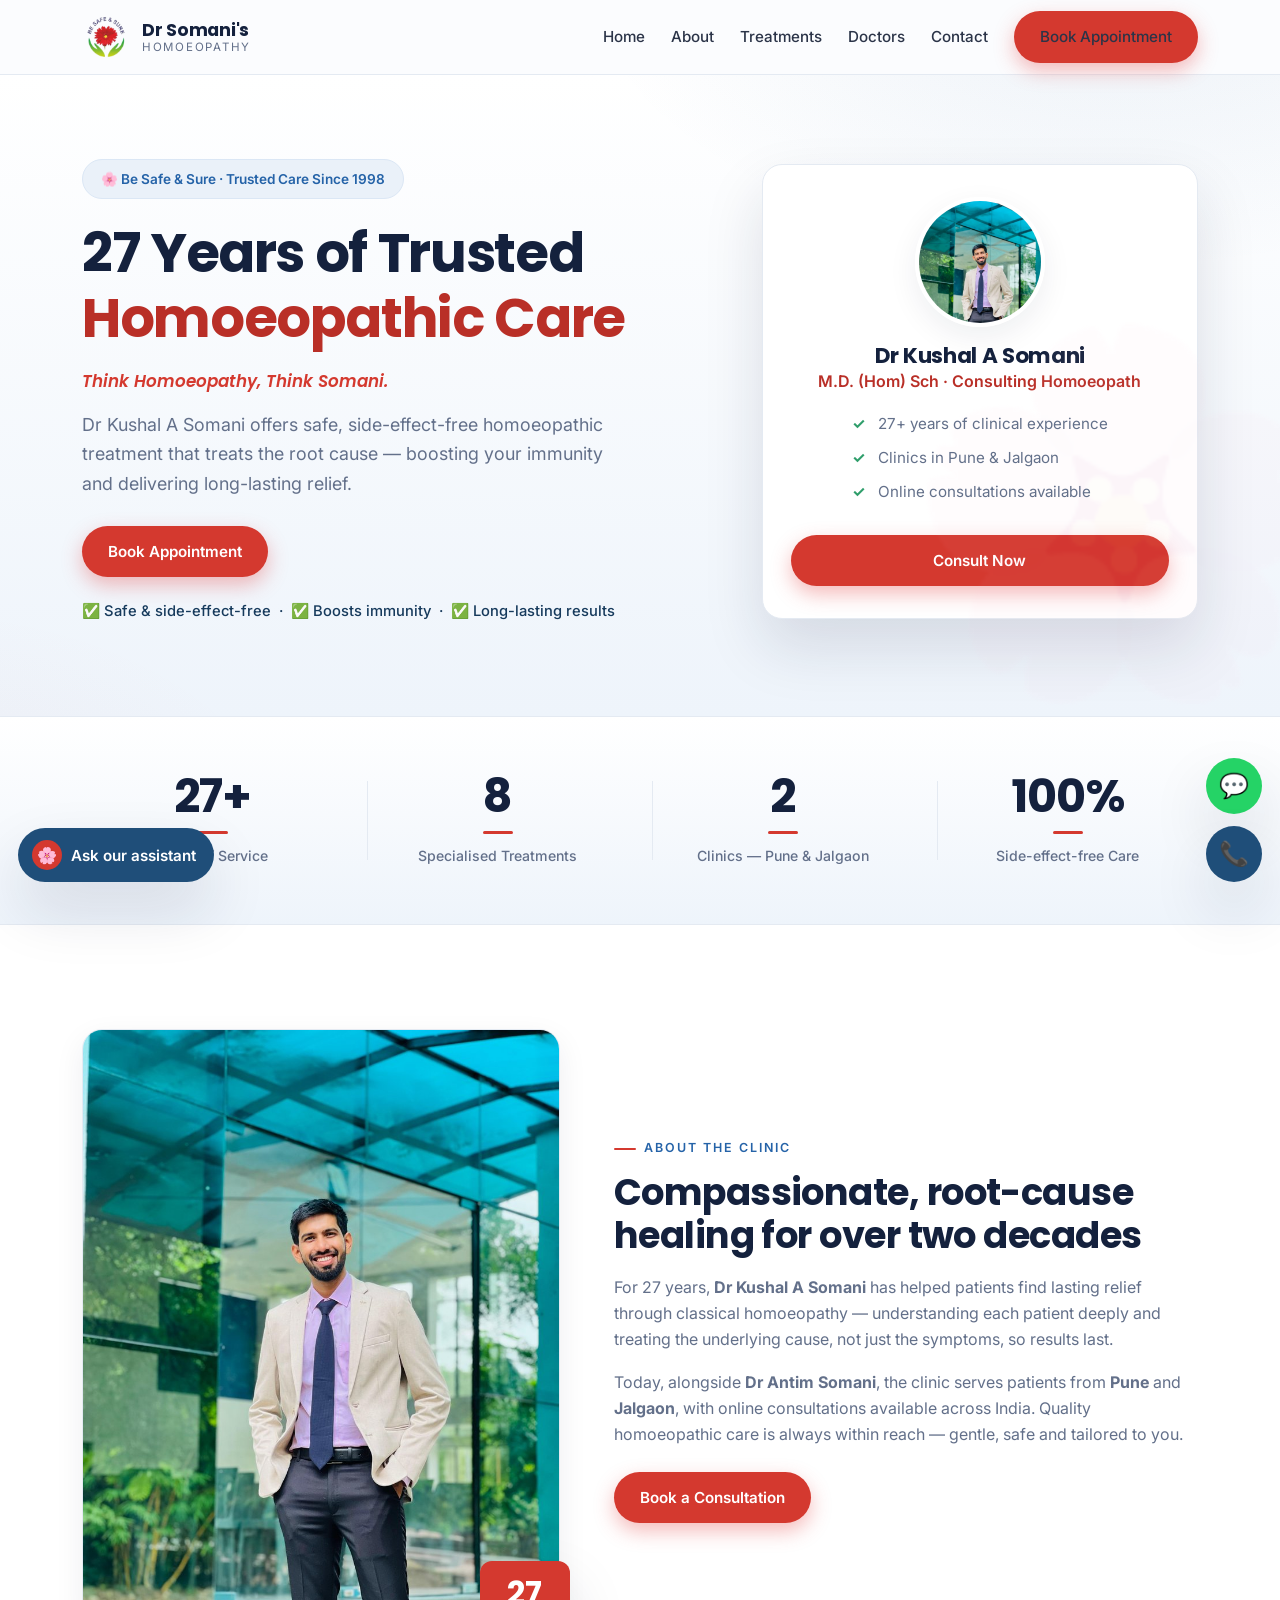
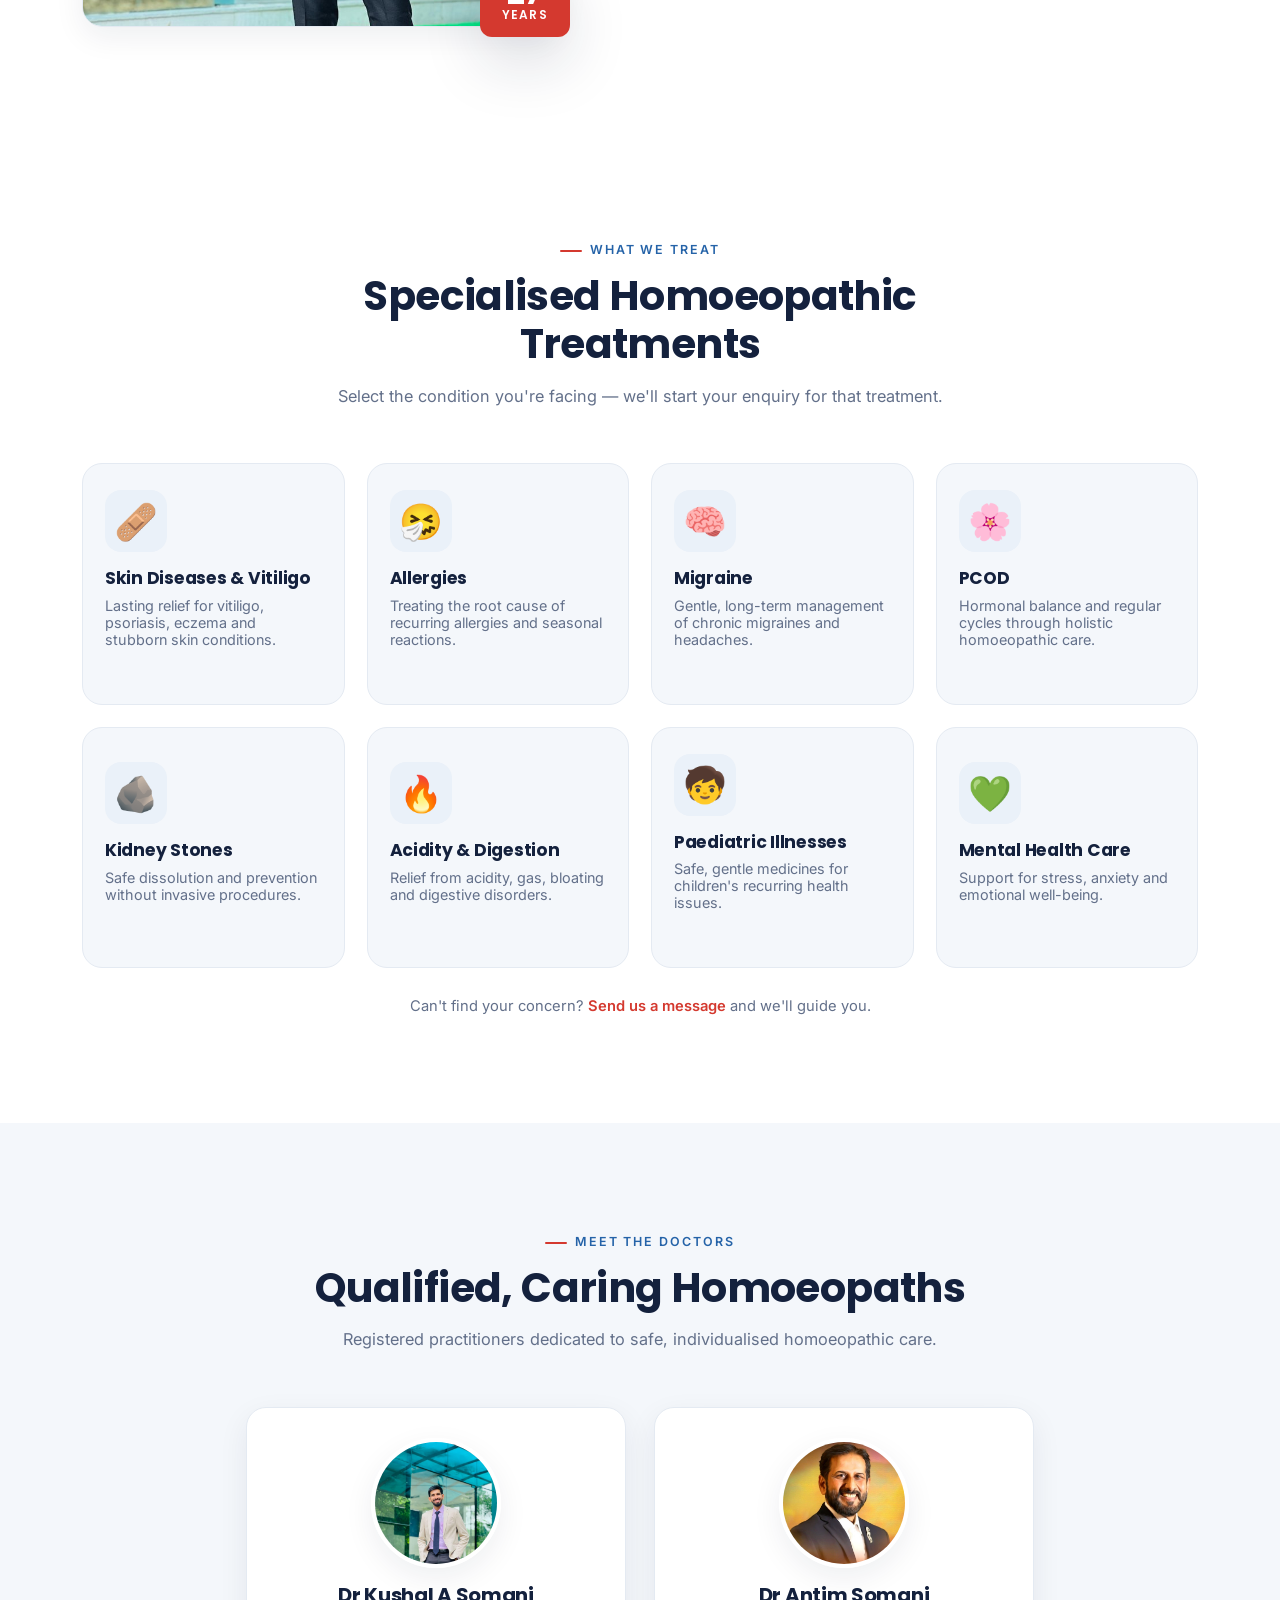
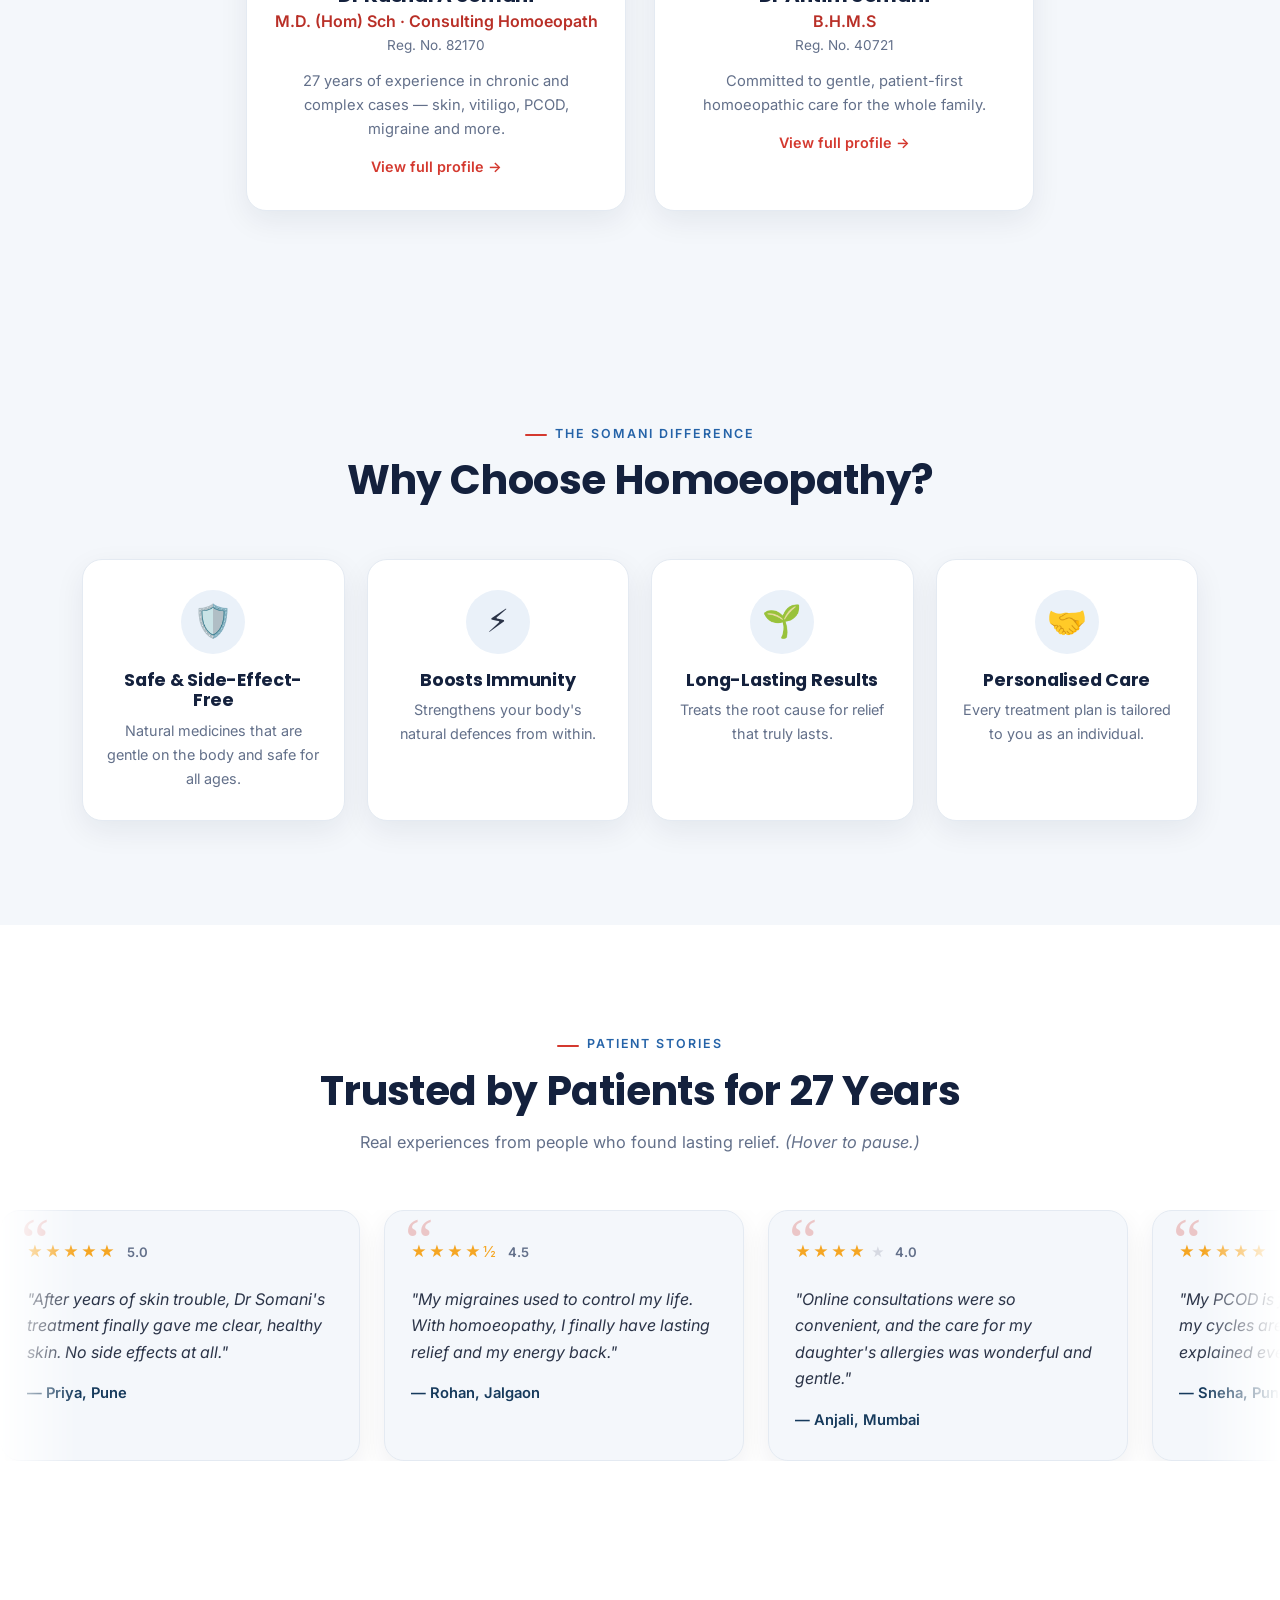
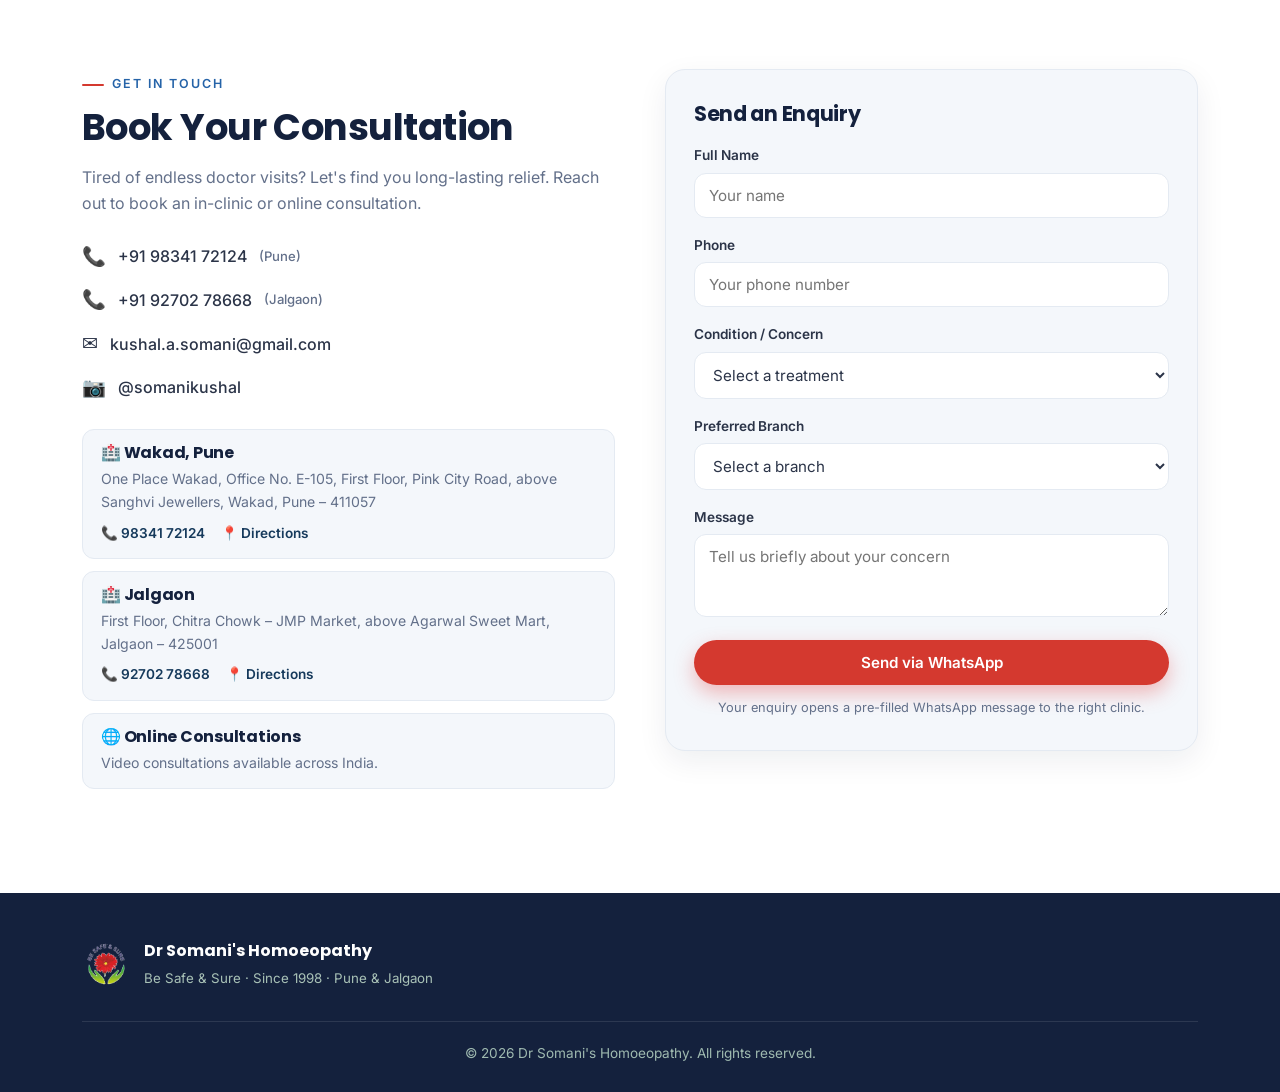
==== commit c8792f3c: "Redesign: single clean & clinical identity Commit to one signature look (per design direction) and r" ====
--- a/index.html
+++ b/index.html
@@ -5,7 +5,7 @@
   <meta name="viewport" content="width=device-width, initial-scale=1.0" />
   <title>Dr Somani's Homoeopathy | 27 Years of Trusted Homoeopathic Care — Pune &amp; Jalgaon</title>
   <meta name="description" content="Dr Kushal Somani — 27 years of safe, side-effect-free homoeopathic treatment for Skin & Vitiligo, Allergies, Migraine, PCOD, Kidney Stones, Acidity, Paediatric & Mental Health. Clinics in Pune & Jalgaon. Online consultations available." />
-  <meta name="theme-color" content="#1f2d6e" />
+  <meta name="theme-color" content="#14213d" />
 
   <!-- Open Graph -->
   <meta property="og:title" content="Dr Somani's Homoeopathy — 27 Years of Trusted Care" />
@@ -17,16 +17,6 @@
   <link href="https://fonts.googleapis.com/css2?family=Poppins:wght@500;600;700&family=Inter:wght@400;500;600&display=swap" rel="stylesheet" />
   <link rel="stylesheet" href="css/styles.css" />
   <link rel="icon" href="assets/logo.png" />
-  <script>
-    // set theme before paint to avoid a flash of the wrong theme
-    (function () {
-      try {
-        var m = localStorage.getItem('theme') || 'light';
-        var t = m === 'dark' ? 'dark' : m === 'system' ? 'blue' : 'light';
-        document.documentElement.setAttribute('data-theme', t);
-      } catch (e) {}
-    })();
-  </script>
 </head>
 <body>
 
@@ -49,8 +39,6 @@
         <a href="#contact">Contact</a>
         <a href="#contact" class="btn btn--cta nav__cta">Book Appointment</a>
       </nav>
-
-      <button class="theme-toggle" id="themeToggle" aria-label="Toggle theme" title="Toggle theme">🌙</button>
 
       <button class="nav__toggle" id="navToggle" aria-label="Open menu">
         <span></span><span></span><span></span>
@@ -93,7 +81,7 @@
 
   <!-- ============ TRUST STRIP ============ -->
   <section class="stats">
-    <div class="container stats__grid">
+    <div class="container stats__grid reveal-stagger">
       <div class="stat"><strong>27+</strong><span>Years of Service</span></div>
       <div class="stat"><strong>8</strong><span>Specialised Treatments</span></div>
       <div class="stat"><strong>2</strong><span>Clinics — Pune &amp; Jalgaon</span></div>
@@ -104,11 +92,11 @@
   <!-- ============ ABOUT ============ -->
   <section class="about" id="about">
     <div class="container about__inner">
-      <div class="about__media">
+      <div class="about__media reveal">
         <img class="about__photo" src="assets/dr-kushal-somani.jpg" alt="Dr Kushal A Somani outside the clinic" onerror="this.replaceWith(Object.assign(document.createElement('div'),{className:'about__photo about__photo--fallback',textContent:'👨‍⚕️'}))" />
         <div class="about__exp">27<span>Years</span></div>
       </div>
-      <div class="about__content">
+      <div class="about__content reveal">
         <span class="kicker">About the Clinic</span>
         <h2>Compassionate, root-cause healing for over two decades</h2>
         <p>
@@ -135,7 +123,7 @@
         <p>Select the condition you're facing — we'll start your enquiry for that treatment.</p>
       </div>
 
-      <div class="cards">
+      <div class="cards reveal-stagger">
         <button type="button" class="card" data-condition="Skin Diseases &amp; Vitiligo"><div class="card__icon">🩹</div><h3>Skin Diseases &amp; Vitiligo</h3><p>Lasting relief for vitiligo, psoriasis, eczema and stubborn skin conditions.</p><span class="card__pick">Select this →</span></button>
         <button type="button" class="card" data-condition="Allergies"><div class="card__icon">🤧</div><h3>Allergies</h3><p>Treating the root cause of recurring allergies and seasonal reactions.</p><span class="card__pick">Select this →</span></button>
         <button type="button" class="card" data-condition="Migraine"><div class="card__icon">🧠</div><h3>Migraine</h3><p>Gentle, long-term management of chronic migraines and headaches.</p><span class="card__pick">Select this →</span></button>
@@ -157,7 +145,7 @@
         <h2>Qualified, Caring Homoeopaths</h2>
         <p>Registered practitioners dedicated to safe, individualised homoeopathic care.</p>
       </div>
-      <div class="doctors__grid">
+      <div class="doctors__grid reveal-stagger">
         <a class="doctor" href="doctor-kushal-somani.html">
           <img class="doctor__photo" src="assets/dr-kushal-somani.jpg" alt="Dr Kushal A Somani" onerror="this.replaceWith(Object.assign(document.createElement('div'),{className:'doctor__photo doctor__photo--fallback',textContent:'👨‍⚕️'}))" />
           <h3>Dr Kushal A Somani</h3>
@@ -185,7 +173,7 @@
         <span class="kicker kicker--light">The Somani Difference</span>
         <h2>Why Choose Homoeopathy?</h2>
       </div>
-      <div class="why__grid">
+      <div class="why__grid reveal-stagger">
         <div class="why__item"><div class="why__icon">🛡️</div><h3>Safe &amp; Side-Effect-Free</h3><p>Natural medicines that are gentle on the body and safe for all ages.</p></div>
         <div class="why__item"><div class="why__icon">⚡</div><h3>Boosts Immunity</h3><p>Strengthens your body's natural defences from within.</p></div>
         <div class="why__item"><div class="why__icon">🌱</div><h3>Long-Lasting Results</h3><p>Treats the root cause for relief that truly lasts.</p></div>
@@ -328,7 +316,6 @@
     </form>
   </section>
 
-  <script src="js/theme.js"></script>
   <script src="js/ai-config.js"></script>
   <script src="js/chat.js"></script>
   <script src="js/script.js"></script>
--- a/css/styles.css
+++ b/css/styles.css
@@ -1,24 +1,32 @@
-/* ============ DESIGN TOKENS ============ */
+/* ============ DESIGN TOKENS — clean & clinical ============ */
 :root {
-  /* Brand palette — refined from the logo: deep navy · muted forest green · classic red · soft blue */
-  --green: #16203d;        /* primary = navy (text, headings) */
-  --green-dark: #111a33;
-  --green-deep: #0d152b;   /* near-black navy */
-  --cream: #f6f8fc;        /* very light grey-blue for alternating sections */
-  --gold: #d4392f;         /* the single accent = brand red (buttons/highlights) */
+  /* One signature palette: clinical white + medical blue, warmed by the brand red.
+     Navy ink for authority, a calm sky tint for panels, red reserved for action. */
+  --navy: #14213d;         /* deepest ink — main headings */
+  --green: #1f4e79;        /* clinical blue — kickers, primary UI accents (legacy var name) */
+  --green-dark: #163a5c;
+  --green-deep: #14213d;   /* near-black navy */
+  --blue: #2563a8;         /* clinical accent blue for links / trust marks */
+  --blue-soft: #eaf1f9;    /* soft blue wash for icon chips */
+  --cream: #f4f7fb;        /* very light clinical grey-blue for alternating sections */
+  --sky: #eef4fb;
+  --gold: #d4392f;         /* brand red — reserved for calls to action */
   --gold-dark: #b92f27;
-  --leaf: #3c8a33;         /* green — used only on small ticks */
-  --leaf-deep: #2c6a26;
-  --ink: #1d2540;          /* navy-ink body text */
-  --muted: #5f6885;
-  --line: #e6ebf3;
+  --leaf: #2f9e6b;         /* calm clinical green — used only on small ticks */
+  --leaf-deep: #237a52;
+  --ink: #2b3448;          /* cool slate body text */
+  --muted: #63708a;
+  --line: #e4eaf2;
   --white: #ffffff;
-  --shadow: 0 12px 32px rgba(16, 26, 64, .08);
-  --shadow-lg: 0 24px 56px rgba(16, 26, 64, .14);
-  --radius: 18px;
+  --shadow: 0 10px 30px rgba(20, 33, 61, .07);
+  --shadow-lg: 0 28px 60px rgba(20, 33, 61, .13);
+  --radius: 20px;
   --radius-sm: 12px;
-  --maxw: 1140px;
-}
+  --maxw: 1160px;
+  /* spacing scale for consistent, generous rhythm */
+  --sp-section: 104px;
+}
+@media (max-width: 640px) { :root { --sp-section: 68px; } }
 
 * { margin: 0; padding: 0; box-sizing: border-box; }
 html { scroll-behavior: smooth; }
@@ -28,7 +36,8 @@
   background: #ffffff;
   line-height: 1.65;
 }
-h1, h2, h3, h4, .brand strong { font-family: 'Poppins', sans-serif; line-height: 1.2; }
+h1, h2, h3, h4, .brand strong { font-family: 'Poppins', sans-serif; line-height: 1.18; letter-spacing: -.015em; }
+h1 { letter-spacing: -.025em; }
 a { text-decoration: none; color: inherit; }
 img { max-width: 100%; display: block; }
 .container { width: 100%; max-width: var(--maxw); margin: 0 auto; padding: 0 22px; }
@@ -47,9 +56,11 @@
 .btn--block { width: 100%; }
 
 .kicker {
-  display: inline-block; font-weight: 600; font-size: .8rem; letter-spacing: .12em;
-  text-transform: uppercase; color: var(--green); margin-bottom: 10px;
-}
+  display: inline-block; font-weight: 600; font-size: .78rem; letter-spacing: .16em;
+  text-transform: uppercase; color: var(--blue); margin-bottom: 12px;
+  padding-left: 30px; position: relative;
+}
+.kicker::before { content: ""; position: absolute; left: 0; top: 50%; width: 22px; height: 2px; background: var(--gold); border-radius: 2px; }
 .kicker--light { color: #d7f5c6; }
 
 /* ============ TOP BAR ============ */
@@ -83,12 +94,13 @@
 
 /* ============ HERO ============ */
 .hero { background:
-    radial-gradient(900px 480px at 92% -20%, rgba(212,57,47,.05), transparent 60%),
-    linear-gradient(180deg, #ffffff, #f6f8fc);
-  padding: 70px 0 80px; position: relative; overflow: hidden; }
-.hero::before { content: "🌸"; position: absolute; font-size: 22rem; right: -60px; bottom: -80px; opacity: .04; pointer-events: none; }
+    radial-gradient(900px 520px at 88% -20%, rgba(37,99,168,.10), transparent 62%),
+    radial-gradient(700px 420px at -8% 120%, rgba(212,57,47,.04), transparent 58%),
+    linear-gradient(180deg, #ffffff, #eef4fb);
+  padding: 84px 0 92px; position: relative; overflow: hidden; }
+.hero::before { content: "🌸"; position: absolute; font-size: 22rem; right: -60px; bottom: -80px; opacity: .035; pointer-events: none; }
 .hero__inner { display: grid; grid-template-columns: 1.3fr .9fr; gap: 50px; align-items: center; }
-.hero__eyebrow { display: inline-block; background: rgba(23,40,92,.08); color: var(--green); padding: 7px 16px; border-radius: 50px; font-weight: 600; font-size: .85rem; margin-bottom: 20px; }
+.hero__eyebrow { display: inline-block; background: var(--blue-soft); color: var(--blue); padding: 8px 18px; border-radius: 50px; font-weight: 600; font-size: .85rem; margin-bottom: 22px; border: 1px solid #dbe7f5; }
 .hero h1 { font-size: clamp(2.1rem, 4.6vw, 3.4rem); color: var(--green-deep); margin-bottom: 18px; }
 .hero h1 span { color: var(--gold-dark); }
 .hero__slogan { font-family: 'Poppins', sans-serif; font-weight: 600; font-style: italic; color: var(--gold); font-size: 1.05rem; margin-bottom: 14px; }
@@ -105,20 +117,22 @@
 .hero__points li { position: relative; padding-left: 26px; margin-bottom: 9px; color: var(--muted); font-size: .95rem; }
 .hero__points li::before { content: "✓"; position: absolute; left: 0; color: var(--leaf); font-weight: 700; }
 
-/* ============ STATS ============ */
-.stats { background: var(--cream); color: var(--ink); padding: 40px 0; border-top: 1px solid var(--line); border-bottom: 1px solid var(--line); }
+/* ============ STATS (trust band) ============ */
+.stats { background: linear-gradient(180deg, var(--white), var(--sky)); color: var(--ink); padding: 52px 0; border-top: 1px solid var(--line); border-bottom: 1px solid var(--line); }
 .stats__grid { display: grid; grid-template-columns: repeat(4, 1fr); gap: 24px; text-align: center; }
-.stat strong { display: block; font-family: 'Poppins'; font-size: 2.4rem; color: var(--green); }
-.stat strong::after { content: ""; display: block; width: 28px; height: 3px; background: var(--gold); border-radius: 3px; margin: 8px auto 6px; }
-.stat span { font-size: .9rem; color: var(--muted); }
+.stat { position: relative; padding: 4px 8px; }
+.stat + .stat::before { content: ""; position: absolute; left: 0; top: 12%; height: 76%; width: 1px; background: var(--line); }
+.stat strong { display: block; font-family: 'Poppins'; font-size: clamp(2.2rem, 4vw, 2.9rem); color: var(--navy); font-weight: 700; letter-spacing: -.02em; line-height: 1; }
+.stat strong::after { content: ""; display: block; width: 30px; height: 3px; background: var(--gold); border-radius: 3px; margin: 12px auto 8px; }
+.stat span { font-size: .88rem; color: var(--muted); font-weight: 500; }
 
 /* ============ SECTION HEAD ============ */
-.section-head { text-align: center; max-width: 640px; margin: 0 auto 46px; }
-.section-head h2 { font-size: clamp(1.7rem, 3.4vw, 2.4rem); color: var(--green-deep); margin-bottom: 12px; }
-.section-head p { color: var(--muted); }
+.section-head { text-align: center; max-width: 660px; margin: 0 auto 54px; }
+.section-head h2 { font-size: clamp(1.8rem, 3.6vw, 2.55rem); color: var(--green-deep); margin-bottom: 14px; }
+.section-head p { color: var(--muted); font-size: 1.02rem; }
 .section-head--light h2 { color: #fff; }
 
-section.about, section.treatments, section.testimonials, section.contact { padding: 84px 0; }
+section.about, section.treatments, section.testimonials, section.contact { padding: var(--sp-section) 0; }
 
 /* ============ ABOUT ============ */
 .about__inner { display: grid; grid-template-columns: .9fr 1.1fr; gap: 54px; align-items: center; }
@@ -153,10 +167,10 @@
 .profile__cta { display: flex; gap: 14px; flex-wrap: wrap; margin-top: 6px; }
 
 /* ============ DOCTORS ============ */
-.doctors { padding: 84px 0; background: var(--cream); }
+.doctors { padding: var(--sp-section) 0; background: var(--cream); }
 .doctors__grid { display: grid; grid-template-columns: repeat(2, minmax(0, 380px)); gap: 28px; justify-content: center; }
 .doctor { display: block; background: var(--white); border: 1px solid var(--line); border-radius: var(--radius); padding: 30px 26px; text-align: center; box-shadow: var(--shadow); transition: transform .2s, box-shadow .2s, border-color .2s; color: inherit; }
-.doctor:hover { transform: translateY(-6px); box-shadow: var(--shadow-lg); border-color: var(--gold); }
+.doctor:hover { transform: translateY(-6px); box-shadow: var(--shadow-lg); border-color: #cadcef; }
 .doctor__more { display: inline-block; margin-top: 14px; color: var(--gold); font-weight: 600; font-size: .9rem; }
 .doctor:hover .doctor__more { text-decoration: underline; }
 .doctor__photo { width: 130px; height: 130px; border-radius: 50%; object-fit: cover; object-position: center top; margin: 0 auto 16px; border: 4px solid #fff; box-shadow: var(--shadow); }
@@ -170,9 +184,11 @@
 .treatments { background: var(--white); }
 .cards { display: grid; grid-template-columns: repeat(4, 1fr); gap: 22px; }
 .card { font-family: inherit; text-align: left; cursor: pointer; width: 100%; background: var(--cream); border: 1px solid var(--line); border-radius: var(--radius); padding: 26px 22px; transition: transform .2s ease, box-shadow .2s ease, border-color .2s; }
-.card:hover { transform: translateY(-6px); box-shadow: var(--shadow-lg); border-color: var(--gold); }
-.card:focus-visible { outline: 3px solid rgba(212,57,47,.4); outline-offset: 2px; }
-.card__icon { font-size: 2.4rem; width: 64px; height: 64px; border-radius: 16px; background: rgba(212,57,47,.08); display: grid; place-items: center; margin-bottom: 16px; }
+.card:hover { transform: translateY(-6px); box-shadow: var(--shadow-lg); border-color: #cadcef; }
+.card:hover .card__icon { background: #dfeaf7; }
+.card:focus-visible { outline: 3px solid rgba(37,99,168,.4); outline-offset: 2px; }
+.card__icon { font-size: 2.2rem; width: 62px; height: 62px; border-radius: 16px; background: var(--blue-soft); display: grid; place-items: center; margin-bottom: 16px; transition: background .2s, transform .2s; }
+.card:hover .card__icon { transform: scale(1.06); }
 .card h3 { font-size: 1.08rem; color: var(--green-deep); margin-bottom: 8px; }
 .card p { font-size: .9rem; color: var(--muted); }
 .card__pick { display: inline-block; margin-top: 14px; color: var(--gold); font-weight: 600; font-size: .85rem; opacity: 0; transform: translateX(-4px); transition: opacity .2s, transform .2s; }
@@ -185,13 +201,13 @@
 @keyframes field-flash { 0%,100% { box-shadow: 0 0 0 0 rgba(212,57,47,0); } 25% { box-shadow: 0 0 0 4px rgba(212,57,47,.25); } }
 
 /* ============ WHY ============ */
-.why { background: var(--cream); color: var(--ink); padding: 84px 0; }
+.why { background: var(--cream); color: var(--ink); padding: var(--sp-section) 0; }
 .why .section-head--light h2 { color: var(--green-deep); }
-.why .kicker--light { color: var(--gold); }
+.why .kicker--light { color: var(--blue); }
 .why__grid { display: grid; grid-template-columns: repeat(4, 1fr); gap: 22px; }
-.why__item { background: #fff; border: 1px solid var(--line); border-radius: var(--radius); padding: 28px 22px; text-align: center; box-shadow: var(--shadow); transition: transform .2s, box-shadow .2s; }
-.why__item:hover { transform: translateY(-6px); box-shadow: var(--shadow-lg); }
-.why__icon { font-size: 2.6rem; margin-bottom: 14px; }
+.why__item { background: #fff; border: 1px solid var(--line); border-radius: var(--radius); padding: 30px 24px; text-align: center; box-shadow: var(--shadow); transition: transform .2s, box-shadow .2s, border-color .2s; }
+.why__item:hover { transform: translateY(-6px); box-shadow: var(--shadow-lg); border-color: #d3e2f2; }
+.why__icon { font-size: 2rem; width: 64px; height: 64px; border-radius: 50%; background: var(--blue-soft); display: grid; place-items: center; margin: 0 auto 16px; }
 .why__item h3 { font-size: 1.1rem; margin-bottom: 8px; color: var(--green-deep); }
 .why__item p { font-size: .9rem; color: var(--muted); }
 
@@ -286,106 +302,20 @@
   .footer__inner { flex-direction: column; text-align: center; }
 }
 
-/* ============ THEME TOGGLE BUTTON ============ */
-.theme-toggle {
-  width: 40px; height: 40px; border-radius: 50%; border: 1px solid var(--line);
-  background: transparent; cursor: pointer; font-size: 1.1rem; line-height: 1;
-  display: grid; place-items: center; transition: background .2s, border-color .2s, transform .15s;
-  color: inherit; margin-left: 8px; flex: 0 0 auto;
-}
-.theme-toggle:hover { background: rgba(127,127,127,.12); transform: translateY(-1px); }
-:root[data-theme="dark"] .theme-toggle { border-color: var(--gold); box-shadow: 0 0 0 3px rgba(255,77,67,.16); }
-:root[data-theme="blue"] .theme-toggle { border-color: var(--gold); box-shadow: 0 0 0 3px rgba(255,77,67,.14); }
-
-/* ============ DARK THEME — red & black ============ */
-:root[data-theme="dark"] {
-  --green: #f3edef;          /* primary text / headings → near-white */
-  --green-dark: #e5dcdf;
-  --green-deep: #ffffff;     /* main headings pure white */
-  --cream: #121013;          /* alternating surface — near-black */
-  --gold: #ff4d43;           /* bright brand red — the accent */
-  --gold-dark: #e23b34;
-  --leaf: #5cb14a;
-  --leaf-deep: #47953a;
-  --ink: #ece6e9;            /* body text — soft white */
-  --muted: #a99fa4;
-  --line: #322a2e;           /* warm dark border */
-  --white: #191419;          /* card / section surface */
-  --shadow: 0 12px 32px rgba(0, 0, 0, .5);
-  --shadow-lg: 0 24px 56px rgba(0, 0, 0, .65);
-}
-:root[data-theme="dark"] body { background: #0b0a0c; }              /* black */
-
-/* red accents on labels for the red-black look */
-:root[data-theme="dark"] .kicker { color: var(--gold); }
-:root[data-theme="dark"] .stat strong { color: #fff; }
-
-/* surfaces & bars that were hard-coded light */
-:root[data-theme="dark"] .nav { background: rgba(11,10,12,.9); }
-:root[data-theme="dark"] .hero { background:
-    radial-gradient(1000px 520px at 90% -15%, rgba(255,77,67,.16), transparent 60%),
-    radial-gradient(700px 460px at -5% 115%, rgba(255,77,67,.06), transparent 55%),
-    linear-gradient(180deg, #0b0a0c, #140e10); }
-:root[data-theme="dark"] .hero__eyebrow { background: rgba(255,77,67,.12); color: var(--gold); }
-:root[data-theme="dark"] .testimonials { background: #0b0a0c; }
-:root[data-theme="dark"] .why__item { background: var(--white); }
-:root[data-theme="dark"] .subnav { background: #140e10; }
-:root[data-theme="dark"] .profile { background:
-    radial-gradient(900px 480px at 92% -20%, rgba(255,77,67,.12), transparent 60%),
-    linear-gradient(180deg, #0b0a0c, #140e10); }
-:root[data-theme="dark"] .contact__form input,
-:root[data-theme="dark"] .contact__form select,
-:root[data-theme="dark"] .contact__form textarea { background: #121013; color: var(--ink); }
-:root[data-theme="dark"] .review__stars .star-empty { color: #4a3b3d; }
-:root[data-theme="dark"] .card:hover,
-:root[data-theme="dark"] .doctor:hover { border-color: var(--gold); box-shadow: 0 0 0 1px rgba(255,77,67,.25), var(--shadow-lg); }
-
-/* footer anchored blackest */
-:root[data-theme="dark"] .footer { background: #060506; }
-:root[data-theme="dark"] .card__icon { background: rgba(255,77,67,.14); }
-
-/* ============ "SYSTEM" THEME — dark blue & red ============ */
-:root[data-theme="blue"] {
-  --green: #eaf0fb;          /* text / headings → light */
-  --green-dark: #d6dff2;
-  --green-deep: #ffffff;
-  --cream: #101b2e;          /* alternating surface */
-  --gold: #ff4d43;           /* red accent */
-  --gold-dark: #e23b34;
-  --leaf: #5cb14a;
-  --leaf-deep: #47953a;
-  --ink: #dbe3f4;            /* body text */
-  --muted: #93a0bd;
-  --line: #26324b;           /* blue-grey border */
-  --white: #152238;          /* dark-blue card surface */
-  --shadow: 0 12px 32px rgba(0, 0, 0, .45);
-  --shadow-lg: 0 24px 56px rgba(0, 0, 0, .6);
-}
-:root[data-theme="blue"] body { background: #0a1122; }              /* deep navy blue */
-:root[data-theme="blue"] .kicker { color: var(--gold); }
-:root[data-theme="blue"] .stat strong { color: #fff; }
-:root[data-theme="blue"] .nav { background: rgba(10,17,34,.9); }
-:root[data-theme="blue"] .hero { background:
-    radial-gradient(1000px 520px at 90% -15%, rgba(255,77,67,.14), transparent 60%),
-    radial-gradient(720px 460px at -5% 115%, rgba(41,74,140,.30), transparent 55%),
-    linear-gradient(180deg, #0a1122, #0f1c33); }
-:root[data-theme="blue"] .hero__eyebrow { background: rgba(255,77,67,.12); color: var(--gold); }
-:root[data-theme="blue"] .testimonials { background: #0a1122; }
-:root[data-theme="blue"] .why__item { background: var(--white); }
-:root[data-theme="blue"] .subnav { background: #0f1c33; }
-:root[data-theme="blue"] .profile { background:
-    radial-gradient(900px 480px at 92% -20%, rgba(255,77,67,.10), transparent 60%),
-    linear-gradient(180deg, #0a1122, #0f1c33); }
-:root[data-theme="blue"] .contact__form input,
-:root[data-theme="blue"] .contact__form select,
-:root[data-theme="blue"] .contact__form textarea { background: #0e1a2e; color: var(--ink); }
-:root[data-theme="blue"] .review__stars .star-empty { color: #37456b; }
-:root[data-theme="blue"] .card:hover,
-:root[data-theme="blue"] .doctor:hover { border-color: var(--gold); box-shadow: 0 0 0 1px rgba(255,77,67,.25), var(--shadow-lg); }
-:root[data-theme="blue"] .footer { background: #070d1a; }
-:root[data-theme="blue"] .card__icon { background: rgba(255,77,67,.14); }
-:root[data-theme="blue"] .theme-switch button[aria-pressed="true"] {
-  background: #17253c; color: #fff; box-shadow: 0 0 0 1px rgba(255,77,67,.45);
+/* ============ SCROLL REVEAL (motion polish) ============ */
+.reveal { opacity: 0; transform: translateY(22px); transition: opacity .7s cubic-bezier(.2,.7,.2,1), transform .7s cubic-bezier(.2,.7,.2,1); }
+.reveal.in { opacity: 1; transform: none; }
+.reveal-stagger > * { opacity: 0; transform: translateY(22px); transition: opacity .6s cubic-bezier(.2,.7,.2,1), transform .6s cubic-bezier(.2,.7,.2,1); }
+.reveal-stagger.in > * { opacity: 1; transform: none; }
+.reveal-stagger.in > *:nth-child(2) { transition-delay: .07s; }
+.reveal-stagger.in > *:nth-child(3) { transition-delay: .14s; }
+.reveal-stagger.in > *:nth-child(4) { transition-delay: .21s; }
+.reveal-stagger.in > *:nth-child(5) { transition-delay: .28s; }
+.reveal-stagger.in > *:nth-child(6) { transition-delay: .35s; }
+.reveal-stagger.in > *:nth-child(7) { transition-delay: .42s; }
+.reveal-stagger.in > *:nth-child(8) { transition-delay: .49s; }
+@media (prefers-reduced-motion: reduce) {
+  .reveal, .reveal-stagger > * { opacity: 1 !important; transform: none !important; transition: none !important; }
 }
 
 /* ============ AI CHAT WIDGET ============ */
@@ -400,7 +330,6 @@
 .ai-launcher:hover { transform: translateY(-2px); }
 .ai-launcher__dot { width: 30px; height: 30px; border-radius: 50%; background: var(--gold); display: grid; place-items: center; font-size: 1rem; }
 .ai-launcher.hidden { display: none; }
-:root[data-theme="dark"] .ai-launcher, :root[data-theme="blue"] .ai-launcher { background: var(--gold); }
 
 .ai-panel {
   position: fixed; left: 18px; bottom: 18px; z-index: 230;
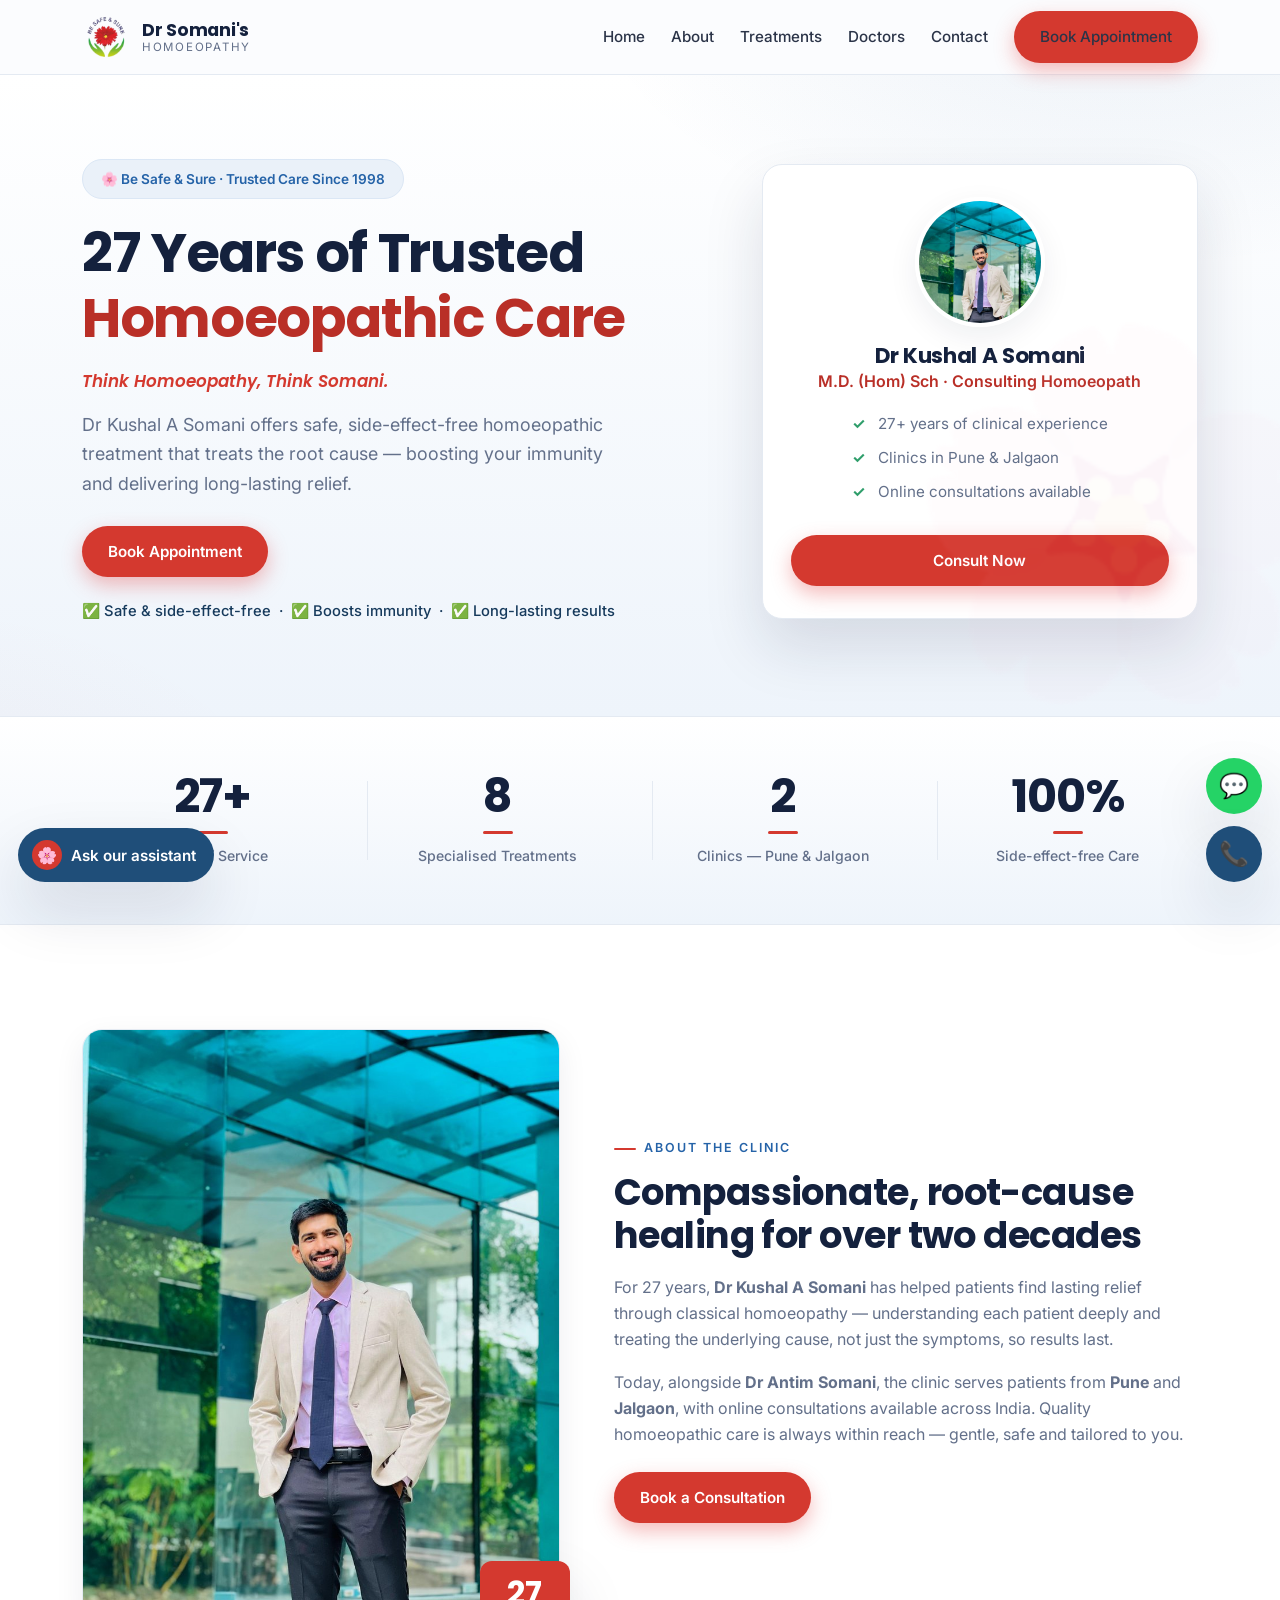
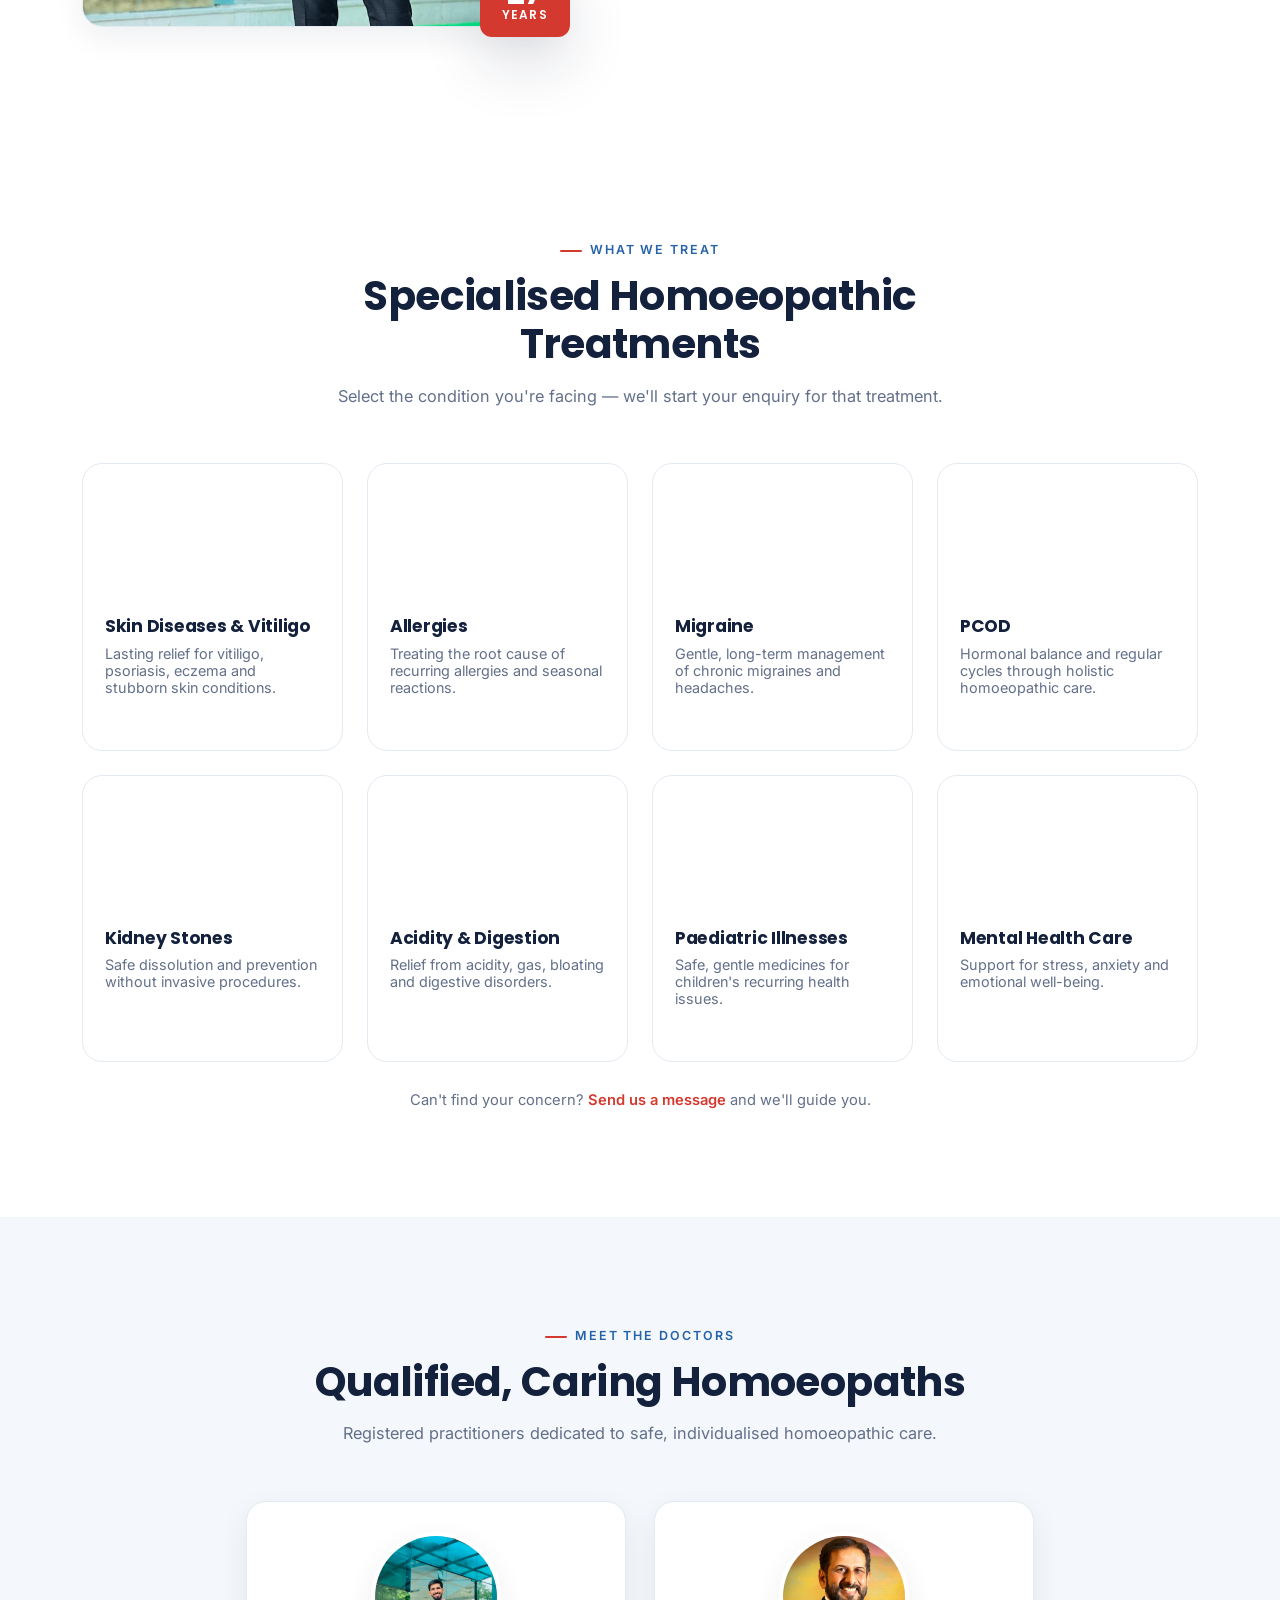
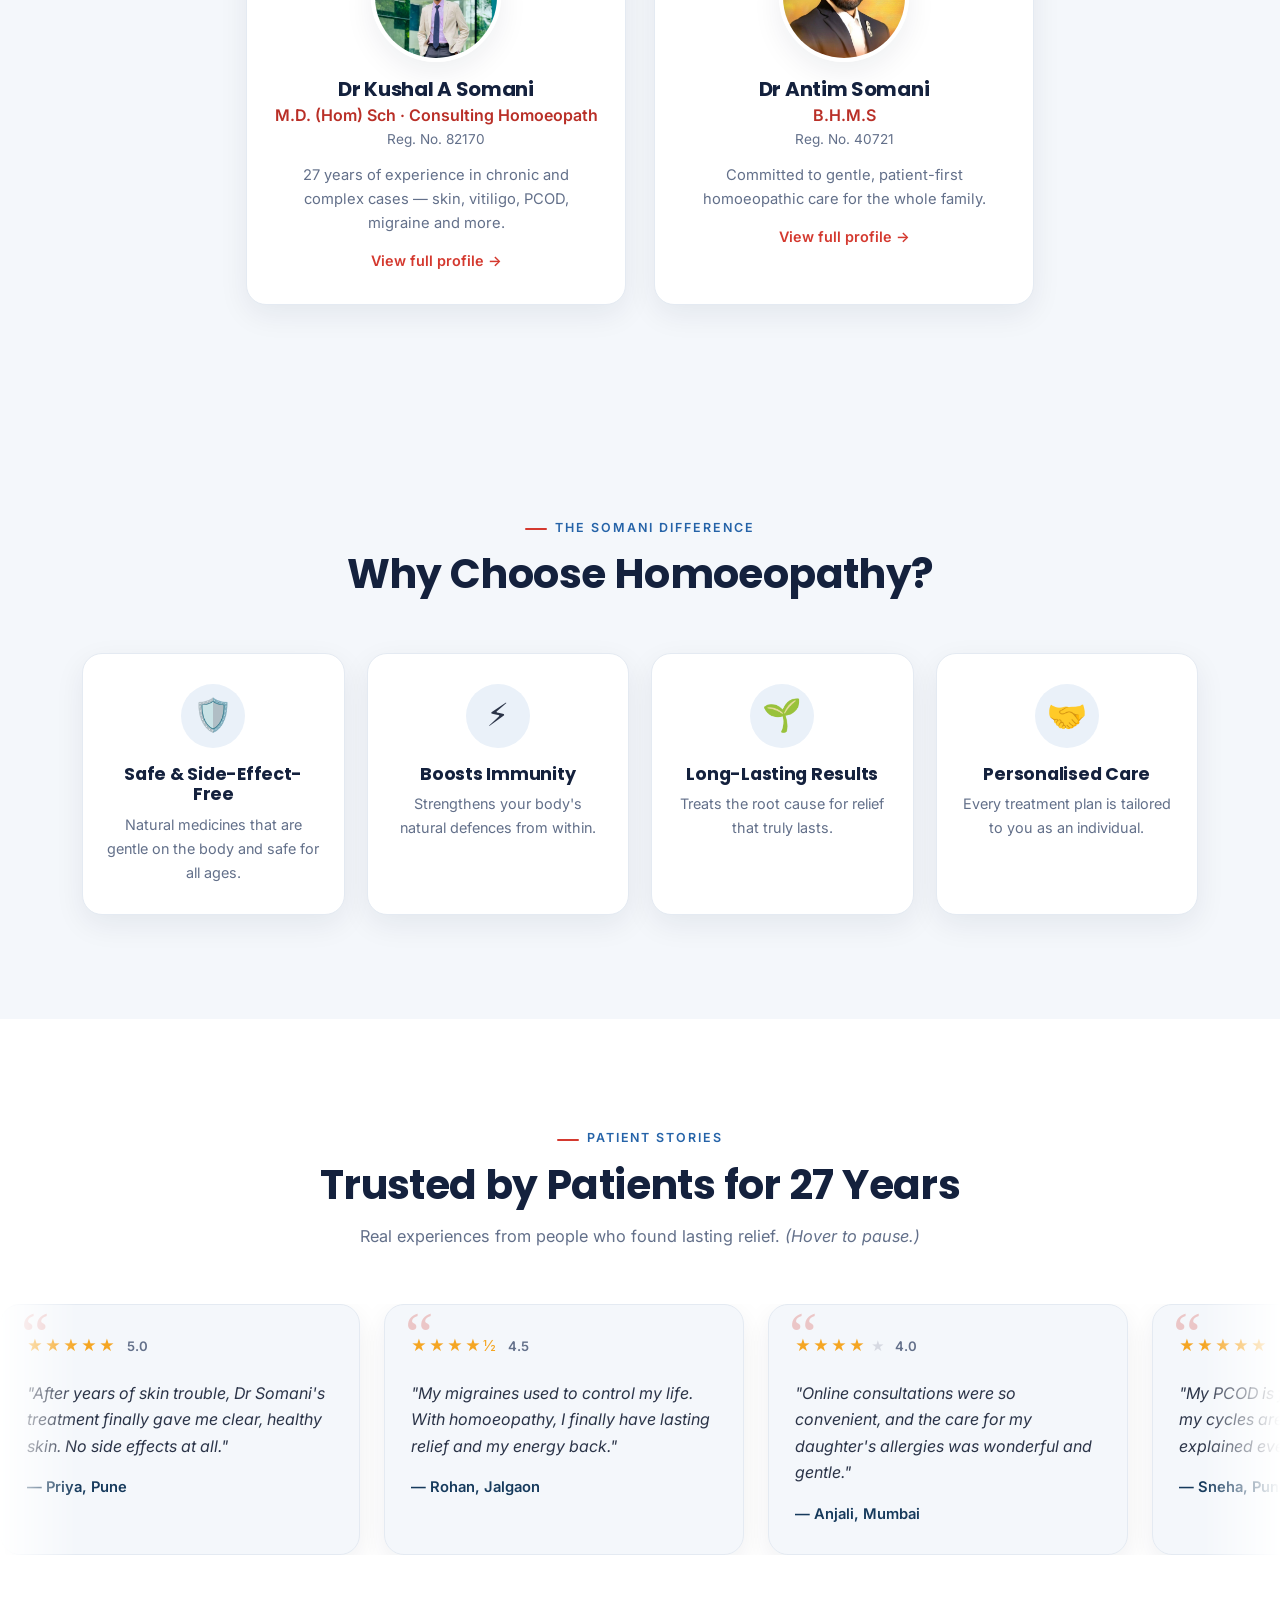
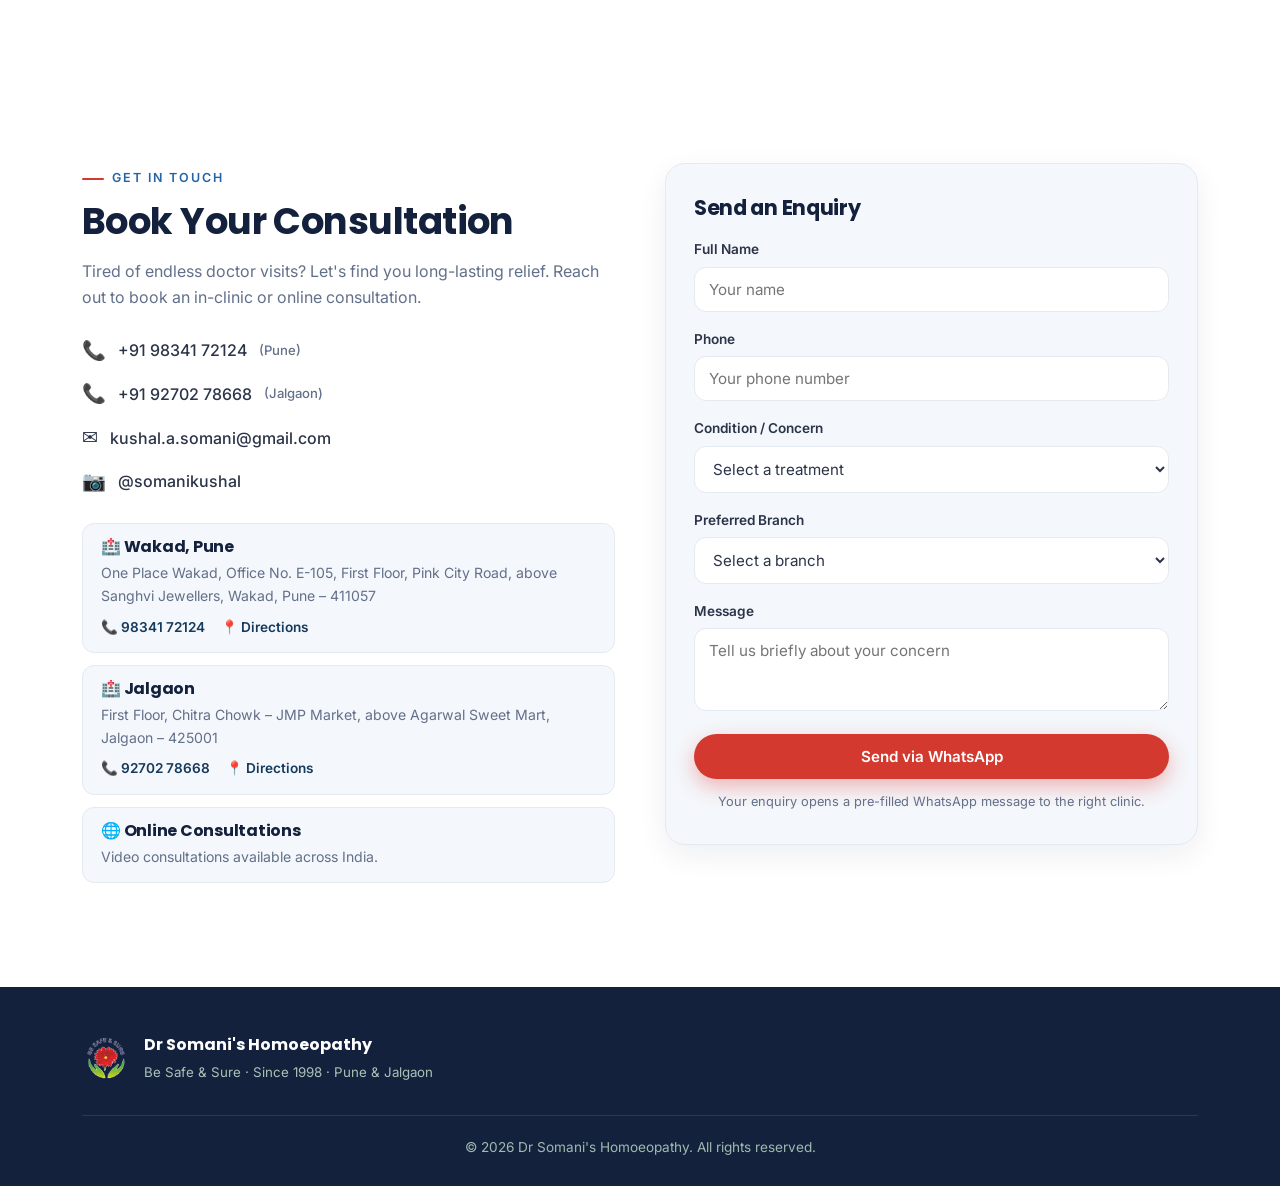
==== commit 9f45d9ba: "Treatment card banners + no-backend guided chat intake Treatment cards: - Banner-on-top layout. Each" ====
--- a/index.html
+++ b/index.html
@@ -124,14 +124,38 @@
       </div>
 
       <div class="cards reveal-stagger">
-        <button type="button" class="card" data-condition="Skin Diseases &amp; Vitiligo"><div class="card__icon">🩹</div><h3>Skin Diseases &amp; Vitiligo</h3><p>Lasting relief for vitiligo, psoriasis, eczema and stubborn skin conditions.</p><span class="card__pick">Select this →</span></button>
-        <button type="button" class="card" data-condition="Allergies"><div class="card__icon">🤧</div><h3>Allergies</h3><p>Treating the root cause of recurring allergies and seasonal reactions.</p><span class="card__pick">Select this →</span></button>
-        <button type="button" class="card" data-condition="Migraine"><div class="card__icon">🧠</div><h3>Migraine</h3><p>Gentle, long-term management of chronic migraines and headaches.</p><span class="card__pick">Select this →</span></button>
-        <button type="button" class="card" data-condition="PCOD"><div class="card__icon">🌸</div><h3>PCOD</h3><p>Hormonal balance and regular cycles through holistic homoeopathic care.</p><span class="card__pick">Select this →</span></button>
-        <button type="button" class="card" data-condition="Kidney Stones"><div class="card__icon">🪨</div><h3>Kidney Stones</h3><p>Safe dissolution and prevention without invasive procedures.</p><span class="card__pick">Select this →</span></button>
-        <button type="button" class="card" data-condition="Acidity &amp; Digestion"><div class="card__icon">🔥</div><h3>Acidity &amp; Digestion</h3><p>Relief from acidity, gas, bloating and digestive disorders.</p><span class="card__pick">Select this →</span></button>
-        <button type="button" class="card" data-condition="Paediatric Illnesses"><div class="card__icon">🧒</div><h3>Paediatric Illnesses</h3><p>Safe, gentle medicines for children's recurring health issues.</p><span class="card__pick">Select this →</span></button>
-        <button type="button" class="card" data-condition="Mental Health Care"><div class="card__icon">💚</div><h3>Mental Health Care</h3><p>Support for stress, anxiety and emotional well-being.</p><span class="card__pick">Select this →</span></button>
+        <button type="button" class="card" data-condition="Skin Diseases &amp; Vitiligo">
+          <span class="card__banner" data-emoji="🩹" style="--b1:#fde4d4;--b2:#f6c6ac"><img class="card__banner-img" src="assets/conditions/skin.jpg" alt="" loading="lazy" onerror="this.remove()" /></span>
+          <span class="card__body"><h3>Skin Diseases &amp; Vitiligo</h3><p>Lasting relief for vitiligo, psoriasis, eczema and stubborn skin conditions.</p><span class="card__pick">Select this →</span></span>
+        </button>
+        <button type="button" class="card" data-condition="Allergies">
+          <span class="card__banner" data-emoji="🤧" style="--b1:#d9f0dd;--b2:#b3ddc3"><img class="card__banner-img" src="assets/conditions/allergies.jpg" alt="" loading="lazy" onerror="this.remove()" /></span>
+          <span class="card__body"><h3>Allergies</h3><p>Treating the root cause of recurring allergies and seasonal reactions.</p><span class="card__pick">Select this →</span></span>
+        </button>
+        <button type="button" class="card" data-condition="Migraine">
+          <span class="card__banner" data-emoji="🧠" style="--b1:#e1e5fb;--b2:#c1cbf4"><img class="card__banner-img" src="assets/conditions/migraine.jpg" alt="" loading="lazy" onerror="this.remove()" /></span>
+          <span class="card__body"><h3>Migraine</h3><p>Gentle, long-term management of chronic migraines and headaches.</p><span class="card__pick">Select this →</span></span>
+        </button>
+        <button type="button" class="card" data-condition="PCOD">
+          <span class="card__banner" data-emoji="🌸" style="--b1:#fdd9e8;--b2:#f5bad4"><img class="card__banner-img" src="assets/conditions/pcod.jpg" alt="" loading="lazy" onerror="this.remove()" /></span>
+          <span class="card__body"><h3>PCOD</h3><p>Hormonal balance and regular cycles through holistic homoeopathic care.</p><span class="card__pick">Select this →</span></span>
+        </button>
+        <button type="button" class="card" data-condition="Kidney Stones">
+          <span class="card__banner" data-emoji="💧" style="--b1:#d3ecf7;--b2:#a9d7ee"><img class="card__banner-img" src="assets/conditions/kidney-stones.jpg" alt="" loading="lazy" onerror="this.remove()" /></span>
+          <span class="card__body"><h3>Kidney Stones</h3><p>Safe dissolution and prevention without invasive procedures.</p><span class="card__pick">Select this →</span></span>
+        </button>
+        <button type="button" class="card" data-condition="Acidity &amp; Digestion">
+          <span class="card__banner" data-emoji="🍃" style="--b1:#d5f0ea;--b2:#abe0d4"><img class="card__banner-img" src="assets/conditions/acidity.jpg" alt="" loading="lazy" onerror="this.remove()" /></span>
+          <span class="card__body"><h3>Acidity &amp; Digestion</h3><p>Relief from acidity, gas, bloating and digestive disorders.</p><span class="card__pick">Select this →</span></span>
+        </button>
+        <button type="button" class="card" data-condition="Paediatric Illnesses">
+          <span class="card__banner" data-emoji="🧒" style="--b1:#fdeecb;--b2:#f7db9a"><img class="card__banner-img" src="assets/conditions/paediatric.jpg" alt="" loading="lazy" onerror="this.remove()" /></span>
+          <span class="card__body"><h3>Paediatric Illnesses</h3><p>Safe, gentle medicines for children's recurring health issues.</p><span class="card__pick">Select this →</span></span>
+        </button>
+        <button type="button" class="card" data-condition="Mental Health Care">
+          <span class="card__banner" data-emoji="💚" style="--b1:#d6efe4;--b2:#b0e0cc"><img class="card__banner-img" src="assets/conditions/mental-health.jpg" alt="" loading="lazy" onerror="this.remove()" /></span>
+          <span class="card__body"><h3>Mental Health Care</h3><p>Support for stress, anxiety and emotional well-being.</p><span class="card__pick">Select this →</span></span>
+        </button>
       </div>
       <p class="cards__hint">Can't find your concern? <a href="#contact">Send us a message</a> and we'll guide you.</p>
     </div>
--- a/css/styles.css
+++ b/css/styles.css
@@ -182,16 +182,20 @@
 
 /* ============ TREATMENTS ============ */
 .treatments { background: var(--white); }
-.cards { display: grid; grid-template-columns: repeat(4, 1fr); gap: 22px; }
-.card { font-family: inherit; text-align: left; cursor: pointer; width: 100%; background: var(--cream); border: 1px solid var(--line); border-radius: var(--radius); padding: 26px 22px; transition: transform .2s ease, box-shadow .2s ease, border-color .2s; }
+.cards { display: grid; grid-template-columns: repeat(4, 1fr); gap: 24px; }
+.card { font-family: inherit; text-align: left; cursor: pointer; width: 100%; background: var(--white); border: 1px solid var(--line); border-radius: var(--radius); padding: 0; overflow: hidden; transition: transform .2s ease, box-shadow .2s ease, border-color .2s; display: flex; flex-direction: column; }
 .card:hover { transform: translateY(-6px); box-shadow: var(--shadow-lg); border-color: #cadcef; }
-.card:hover .card__icon { background: #dfeaf7; }
 .card:focus-visible { outline: 3px solid rgba(37,99,168,.4); outline-offset: 2px; }
-.card__icon { font-size: 2.2rem; width: 62px; height: 62px; border-radius: 16px; background: var(--blue-soft); display: grid; place-items: center; margin-bottom: 16px; transition: background .2s, transform .2s; }
-.card:hover .card__icon { transform: scale(1.06); }
+/* banner: real photo when present, calming themed gradient + emoji as the graceful fallback */
+.card__banner { position: relative; display: block; height: 132px; overflow: hidden; background: linear-gradient(140deg, var(--b1, #e5eef8), var(--b2, #c9dbef)); }
+.card__banner::after { content: attr(data-emoji); position: absolute; inset: 0; display: grid; place-items: center; font-size: 3.2rem; filter: drop-shadow(0 4px 10px rgba(20,33,61,.14)); transition: transform .25s ease; }
+.card:hover .card__banner::after { transform: scale(1.08); }
+.card__banner-img { position: absolute; inset: 0; width: 100%; height: 100%; object-fit: cover; z-index: 1; transition: transform .4s ease; }
+.card:hover .card__banner-img { transform: scale(1.05); }
+.card__body { padding: 20px 22px 24px; display: flex; flex-direction: column; flex: 1; }
 .card h3 { font-size: 1.08rem; color: var(--green-deep); margin-bottom: 8px; }
 .card p { font-size: .9rem; color: var(--muted); }
-.card__pick { display: inline-block; margin-top: 14px; color: var(--gold); font-weight: 600; font-size: .85rem; opacity: 0; transform: translateX(-4px); transition: opacity .2s, transform .2s; }
+.card__pick { display: inline-block; margin-top: auto; padding-top: 14px; color: var(--gold); font-weight: 600; font-size: .85rem; opacity: 0; transform: translateX(-4px); transition: opacity .2s, transform .2s; }
 .card:hover .card__pick, .card:focus-visible .card__pick { opacity: 1; transform: translateX(0); }
 .cards__hint { text-align: center; margin-top: 26px; color: var(--muted); font-size: .92rem; }
 .cards__hint a { color: var(--gold); font-weight: 600; }
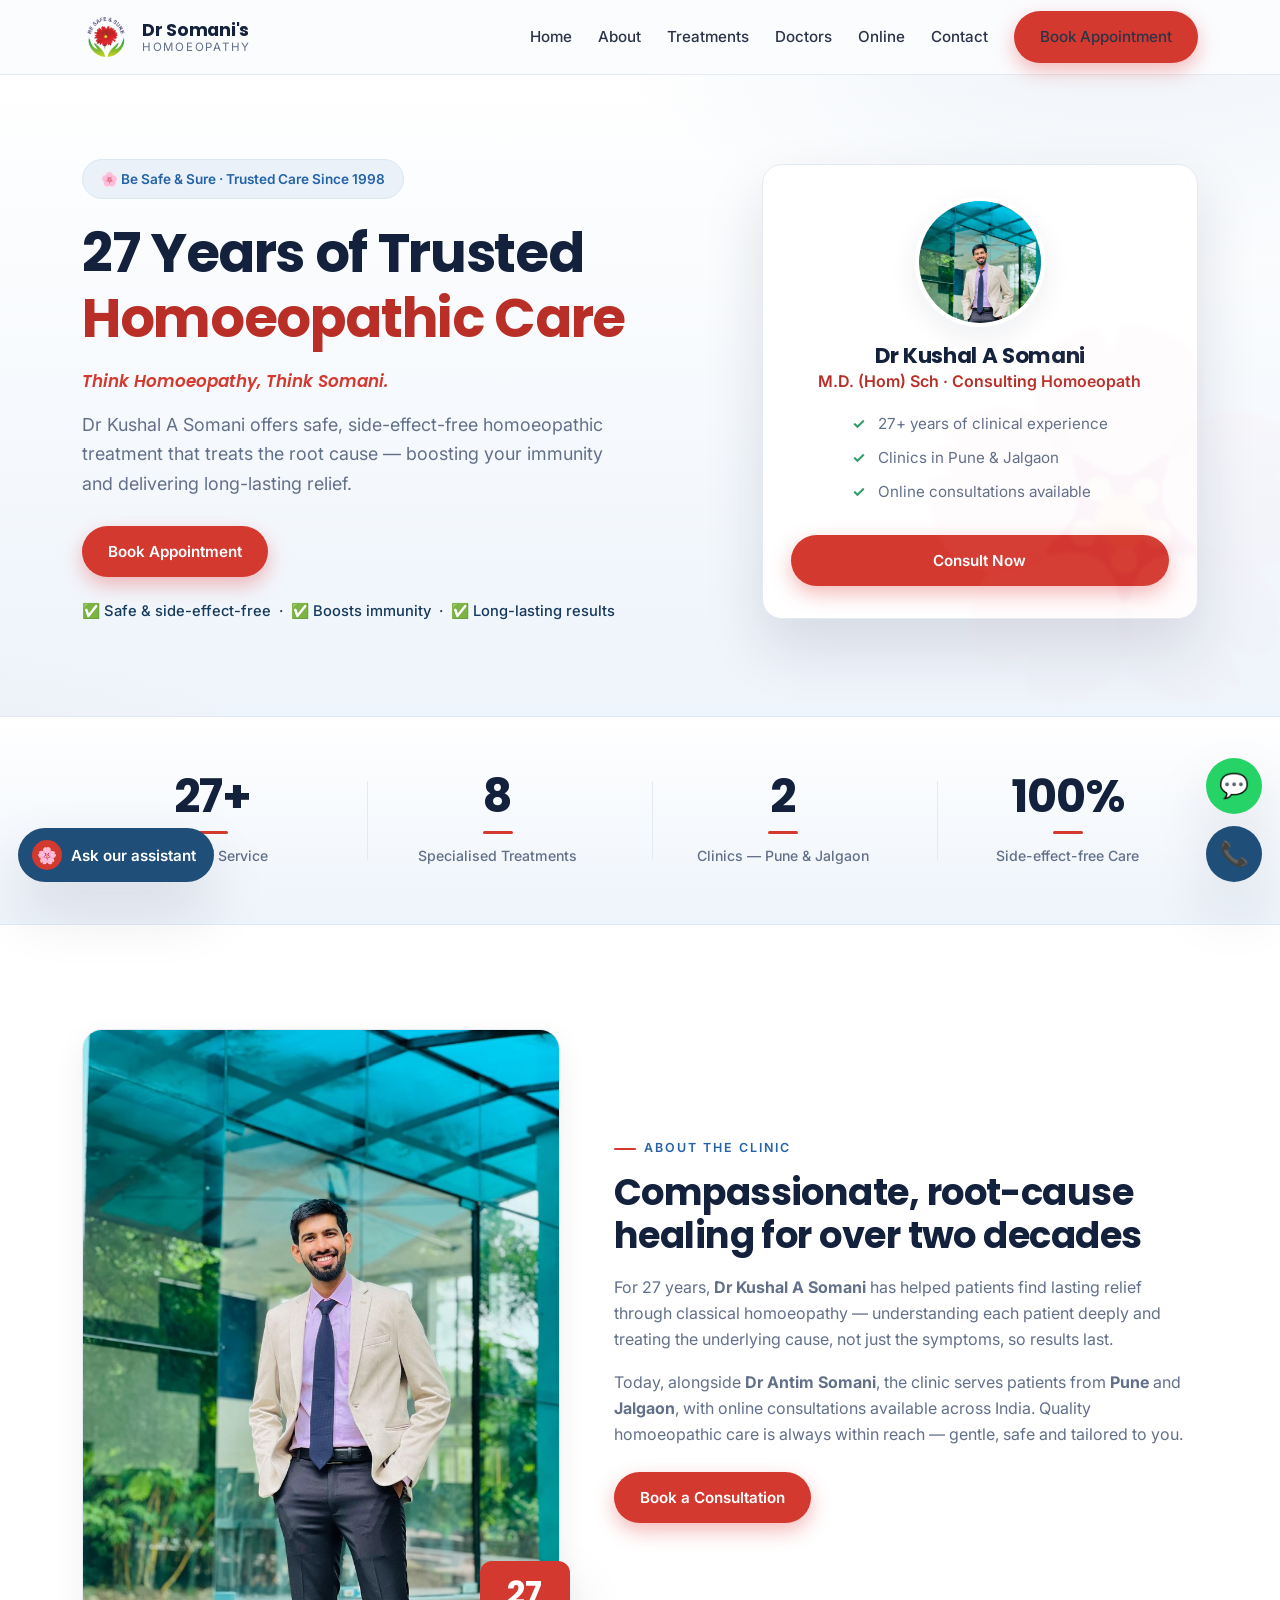
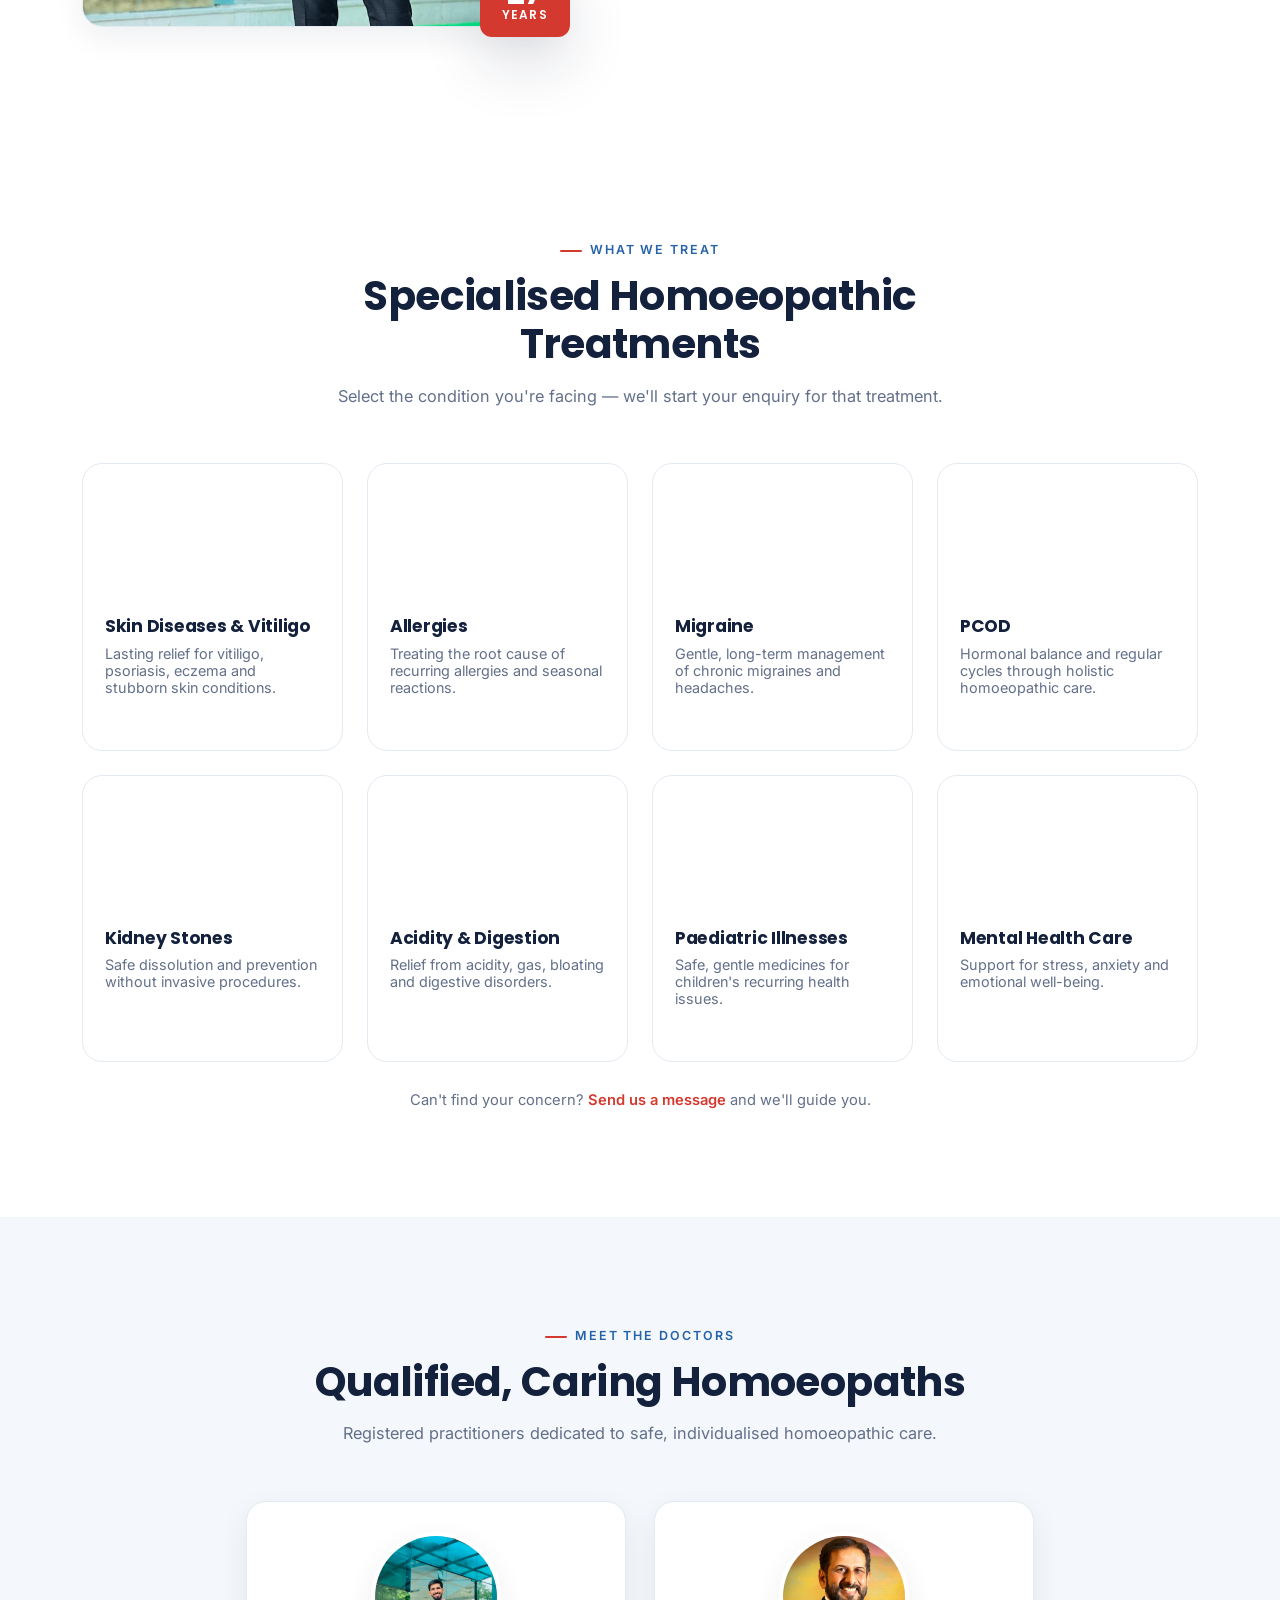
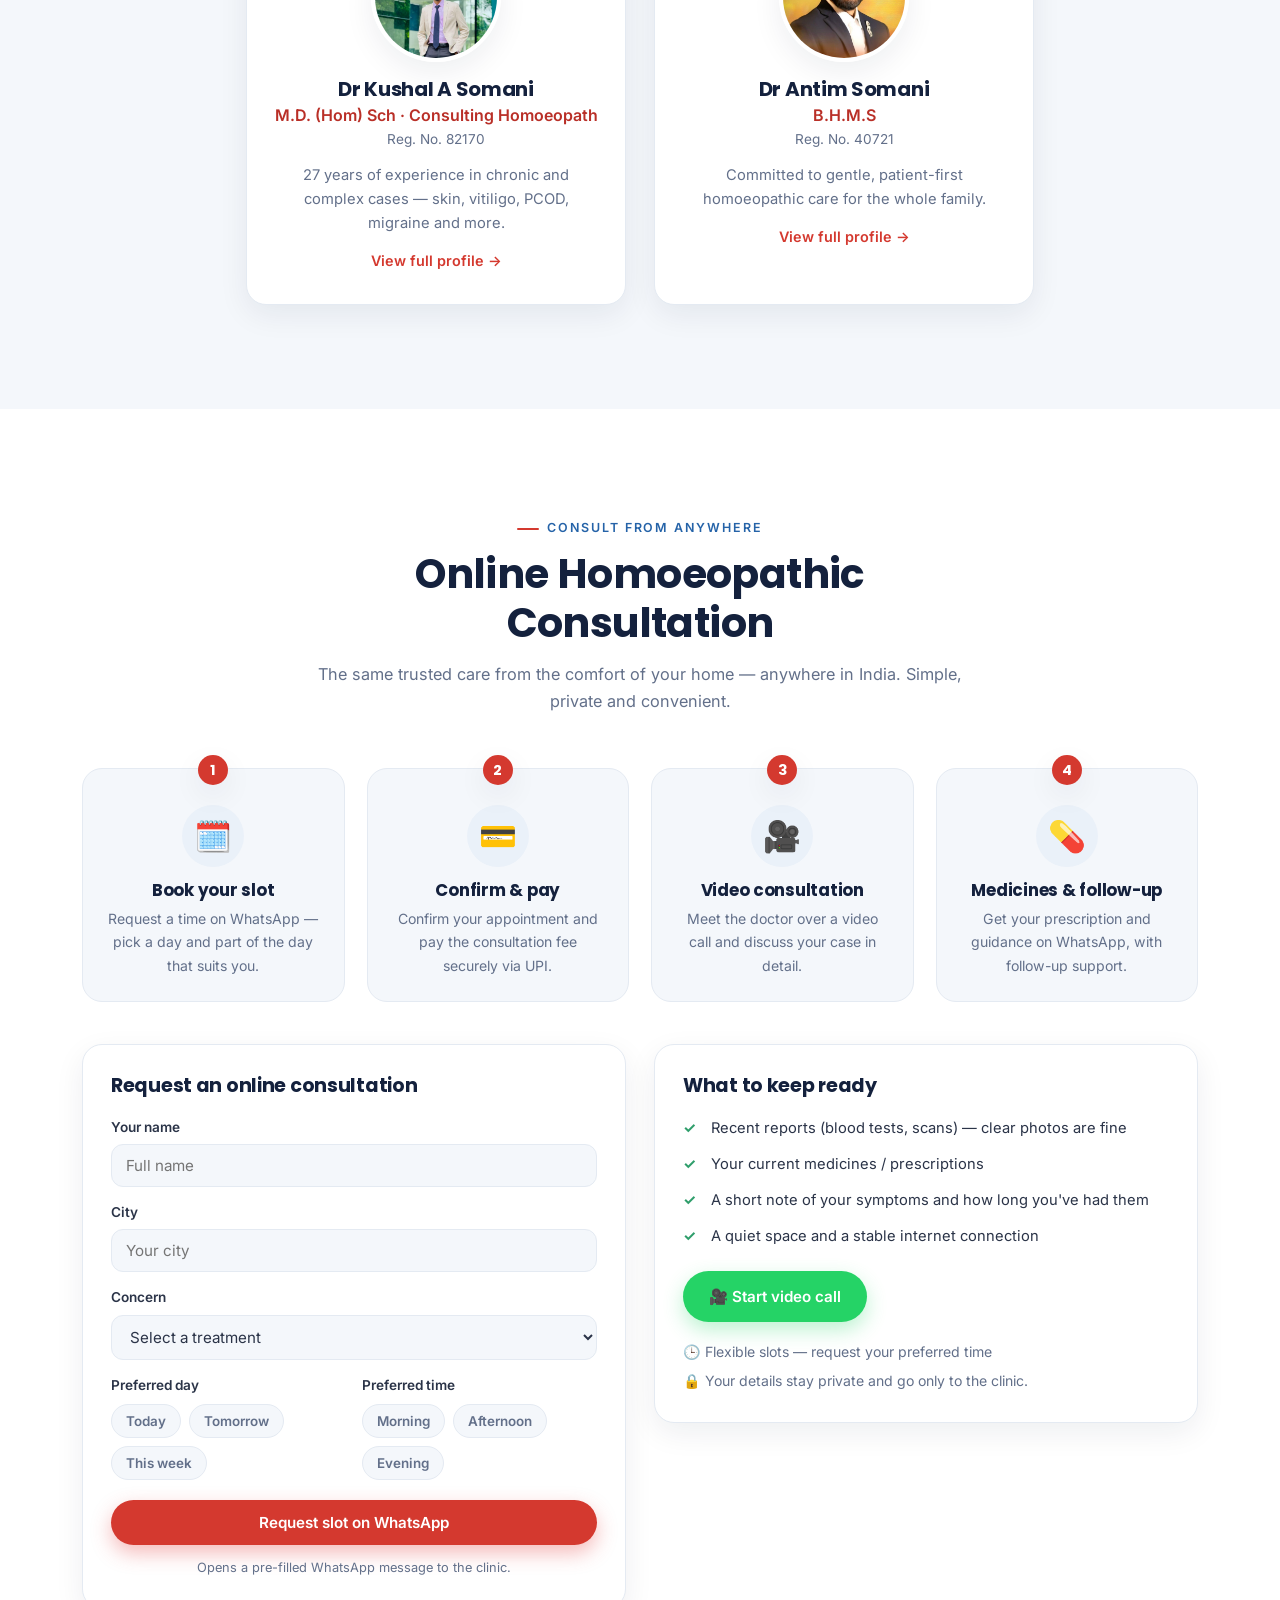
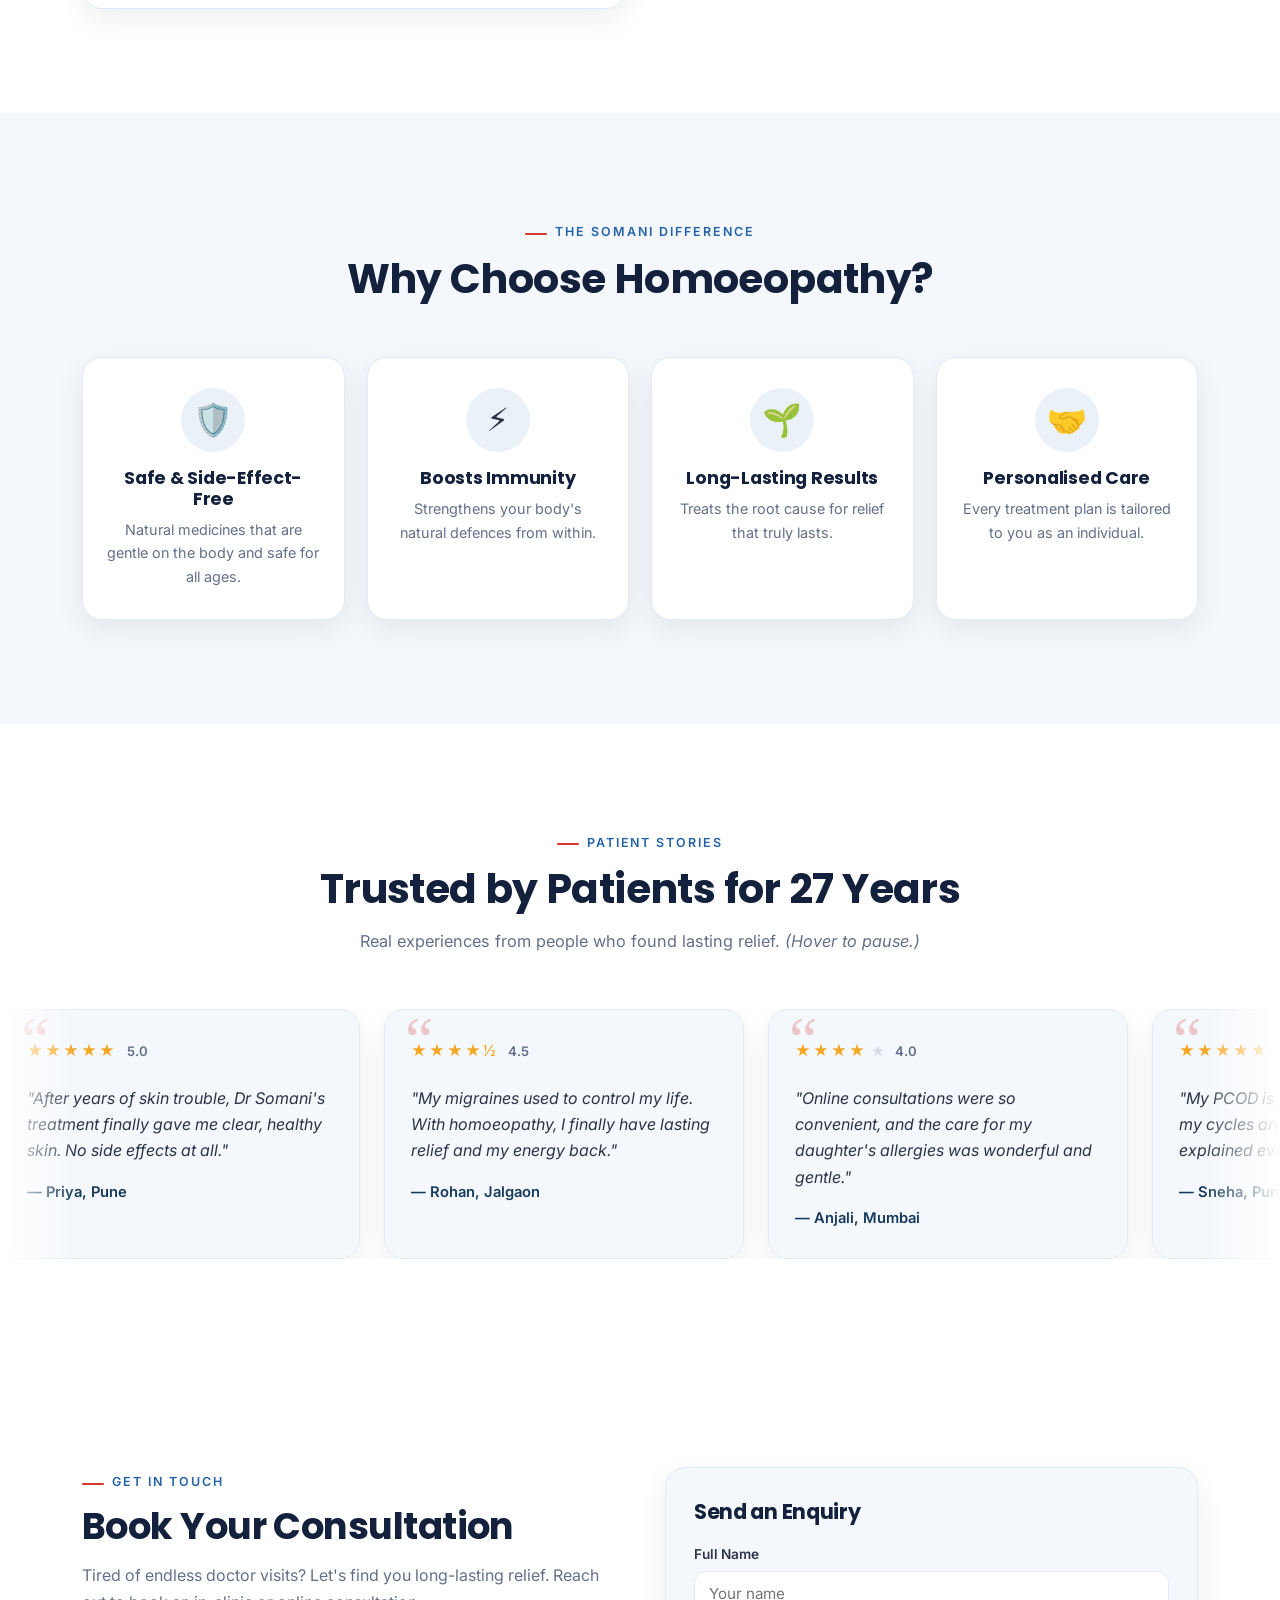
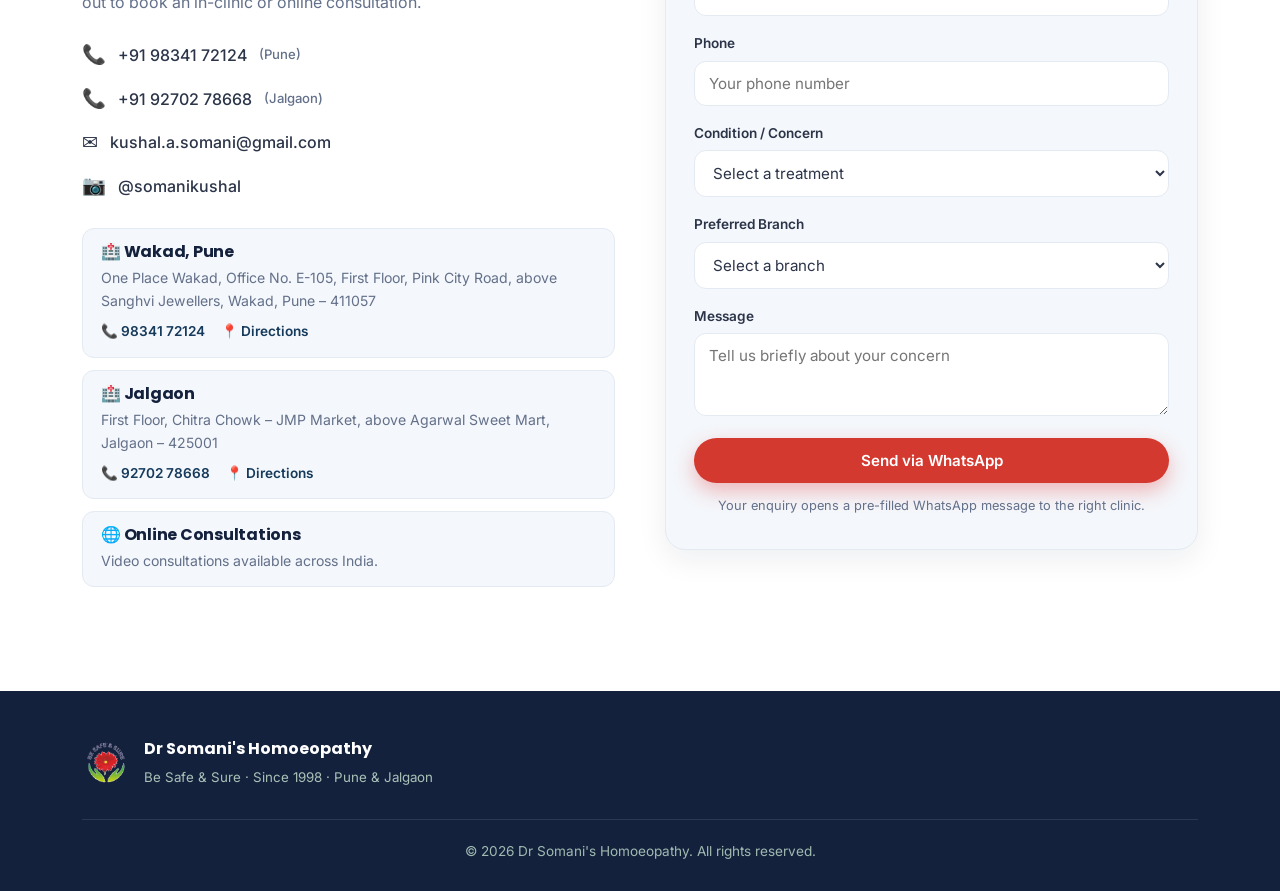
==== commit ac2d2c16: "Add Online Consultation section New homepage section (#online, plus nav link) for telemedicine: - 4-" ====
--- a/index.html
+++ b/index.html
@@ -36,6 +36,7 @@
         <a href="#about">About</a>
         <a href="#treatments">Treatments</a>
         <a href="#doctors">Doctors</a>
+        <a href="#online">Online</a>
         <a href="#contact">Contact</a>
         <a href="#contact" class="btn btn--cta nav__cta">Book Appointment</a>
       </nav>
@@ -186,6 +187,82 @@
           <p class="doctor__desc">Committed to gentle, patient-first homoeopathic care for the whole family.</p>
           <span class="doctor__more">View full profile →</span>
         </a>
+      </div>
+    </div>
+  </section>
+
+  <!-- ============ ONLINE CONSULTATION ============ -->
+  <section class="online" id="online">
+    <div class="container">
+      <div class="section-head">
+        <span class="kicker">Consult From Anywhere</span>
+        <h2>Online Homoeopathic Consultation</h2>
+        <p>The same trusted care from the comfort of your home — anywhere in India. Simple, private and convenient.</p>
+      </div>
+
+      <div class="online__steps reveal-stagger">
+        <div class="ostep"><span class="ostep__no">1</span><div class="ostep__ic">🗓️</div><h3>Book your slot</h3><p>Request a time on WhatsApp — pick a day and part of the day that suits you.</p></div>
+        <div class="ostep"><span class="ostep__no">2</span><div class="ostep__ic">💳</div><h3>Confirm &amp; pay</h3><p>Confirm your appointment and pay the consultation fee securely via UPI.</p></div>
+        <div class="ostep"><span class="ostep__no">3</span><div class="ostep__ic">🎥</div><h3>Video consultation</h3><p>Meet the doctor over a video call and discuss your case in detail.</p></div>
+        <div class="ostep"><span class="ostep__no">4</span><div class="ostep__ic">💊</div><h3>Medicines &amp; follow-up</h3><p>Get your prescription and guidance on WhatsApp, with follow-up support.</p></div>
+      </div>
+
+      <div class="online__cols">
+        <div class="obook reveal">
+          <h3>Request an online consultation</h3>
+          <label>Your name<input type="text" id="obName" placeholder="Full name" /></label>
+          <label>City<input type="text" id="obCity" placeholder="Your city" /></label>
+          <label>Concern
+            <select id="obConcern">
+              <option value="">Select a treatment</option>
+              <option>Skin Diseases &amp; Vitiligo</option>
+              <option>Allergies</option>
+              <option>Migraine</option>
+              <option>PCOD</option>
+              <option>Kidney Stones</option>
+              <option>Acidity &amp; Digestion</option>
+              <option>Paediatric Illnesses</option>
+              <option>Mental Health Care</option>
+              <option>Other</option>
+            </select>
+          </label>
+          <div class="obook__row">
+            <div>
+              <span class="obook__lbl">Preferred day</span>
+              <div class="chips" id="obDay">
+                <button type="button" data-v="Today">Today</button>
+                <button type="button" data-v="Tomorrow">Tomorrow</button>
+                <button type="button" data-v="This week">This week</button>
+              </div>
+            </div>
+            <div>
+              <span class="obook__lbl">Preferred time</span>
+              <div class="chips" id="obTime">
+                <button type="button" data-v="Morning">Morning</button>
+                <button type="button" data-v="Afternoon">Afternoon</button>
+                <button type="button" data-v="Evening">Evening</button>
+              </div>
+            </div>
+          </div>
+          <button type="button" class="btn btn--cta btn--block" id="obSend">Request slot on WhatsApp</button>
+          <p class="contact__note">Opens a pre-filled WhatsApp message to the clinic.</p>
+        </div>
+
+        <div class="oprep reveal">
+          <h3>What to keep ready</h3>
+          <ul class="oprep__list">
+            <li>Recent reports (blood tests, scans) — clear photos are fine</li>
+            <li>Your current medicines / prescriptions</li>
+            <li>A short note of your symptoms and how long you've had them</li>
+            <li>A quiet space and a stable internet connection</li>
+          </ul>
+          <div class="oprep__actions">
+            <a class="btn btn--whatsapp" id="oVideo" href="https://wa.me/919834172124">🎥 Start video call</a>
+            <a class="btn btn--cta" id="oPay" href="#">💳 Pay fee via UPI</a>
+          </div>
+          <p class="oprep__hint">🕒 <span id="oTimings">Flexible slots — request your preferred time</span></p>
+          <p class="oprep__hint">🔒 Your details stay private and go only to the clinic.</p>
+        </div>
       </div>
     </div>
   </section>
@@ -341,6 +418,7 @@
   </section>
 
   <script src="js/ai-config.js"></script>
+  <script src="js/online-config.js"></script>
   <script src="js/chat.js"></script>
   <script src="js/script.js"></script>
 </body>
--- a/css/styles.css
+++ b/css/styles.css
@@ -204,6 +204,33 @@
 .field-flash { animation: field-flash 1.4s ease; }
 @keyframes field-flash { 0%,100% { box-shadow: 0 0 0 0 rgba(212,57,47,0); } 25% { box-shadow: 0 0 0 4px rgba(212,57,47,.25); } }
 
+/* ============ ONLINE CONSULTATION ============ */
+.online { padding: var(--sp-section) 0; background: var(--white); }
+.online__steps { display: grid; grid-template-columns: repeat(4, 1fr); gap: 22px; margin-bottom: 42px; }
+.ostep { position: relative; background: var(--cream); border: 1px solid var(--line); border-radius: var(--radius); padding: 30px 22px 24px; text-align: center; transition: transform .2s, box-shadow .2s, border-color .2s; }
+.ostep:hover { transform: translateY(-5px); box-shadow: var(--shadow-lg); border-color: #cadcef; }
+.ostep__no { position: absolute; top: -14px; left: 50%; transform: translateX(-50%); width: 30px; height: 30px; border-radius: 50%; background: var(--gold); color: #fff; font-family: 'Poppins'; font-weight: 700; font-size: .9rem; display: grid; place-items: center; box-shadow: var(--shadow); }
+.ostep__ic { font-size: 1.9rem; width: 62px; height: 62px; border-radius: 50%; background: var(--blue-soft); display: grid; place-items: center; margin: 6px auto 14px; }
+.ostep h3 { font-size: 1.05rem; color: var(--green-deep); margin-bottom: 6px; }
+.ostep p { font-size: .88rem; color: var(--muted); }
+.online__cols { display: grid; grid-template-columns: 1fr 1fr; gap: 28px; align-items: start; }
+.obook, .oprep { background: var(--white); border: 1px solid var(--line); border-radius: var(--radius); padding: 30px 28px; box-shadow: var(--shadow); }
+.obook h3, .oprep h3 { color: var(--green-deep); margin-bottom: 18px; font-size: 1.2rem; }
+.obook label { display: block; font-size: .85rem; font-weight: 600; color: var(--ink); margin-bottom: 14px; }
+.obook input, .obook select { width: 100%; margin-top: 6px; padding: 11px 14px; border: 1px solid var(--line); border-radius: var(--radius-sm); font-family: 'Inter', sans-serif; font-size: .95rem; background: var(--cream); color: var(--ink); }
+.obook input:focus, .obook select:focus { outline: none; border-color: var(--blue); box-shadow: 0 0 0 3px rgba(37,99,168,.15); }
+.obook__row { display: grid; grid-template-columns: 1fr 1fr; gap: 16px; margin: 4px 0 20px; }
+.obook__lbl { display: block; font-size: .85rem; font-weight: 600; color: var(--ink); margin-bottom: 8px; }
+.chips { display: flex; flex-wrap: wrap; gap: 8px; }
+.chips button { font-family: 'Inter', sans-serif; font-size: .84rem; font-weight: 600; color: var(--muted); background: var(--cream); border: 1px solid var(--line); border-radius: 50px; padding: 8px 14px; cursor: pointer; transition: background .15s, color .15s, border-color .15s; }
+.chips button:hover { border-color: #cadcef; }
+.chips button.on { background: var(--blue-soft); color: var(--blue); border-color: #cadcef; }
+.oprep__list { list-style: none; margin-bottom: 22px; }
+.oprep__list li { position: relative; padding-left: 28px; margin-bottom: 12px; color: var(--ink); font-size: .92rem; }
+.oprep__list li::before { content: "✓"; position: absolute; left: 0; color: var(--leaf); font-weight: 700; }
+.oprep__actions { display: flex; flex-wrap: wrap; gap: 12px; margin-bottom: 18px; }
+.oprep__hint { font-size: .88rem; color: var(--muted); margin-top: 6px; }
+
 /* ============ WHY ============ */
 .why { background: var(--cream); color: var(--ink); padding: var(--sp-section) 0; }
 .why .section-head--light h2 { color: var(--green-deep); }
@@ -282,6 +309,8 @@
 @media (max-width: 920px) {
   .hero__inner, .about__inner, .contact__inner { grid-template-columns: 1fr; }
   .cards, .why__grid { grid-template-columns: repeat(2, 1fr); }
+  .online__steps { grid-template-columns: repeat(2, 1fr); }
+  .online__cols { grid-template-columns: 1fr; }
   .quotes { grid-template-columns: 1fr; }
   .doctors__grid { grid-template-columns: 1fr; }
   .stats__grid { grid-template-columns: repeat(2, 1fr); gap: 28px; }
@@ -302,6 +331,7 @@
 }
 @media (max-width: 540px) {
   .cards, .why__grid { grid-template-columns: 1fr; }
+  .online__steps, .obook__row { grid-template-columns: 1fr; }
   .topbar__contact { gap: 12px; }
   .footer__inner { flex-direction: column; text-align: center; }
 }
@@ -358,6 +388,9 @@
 .ai-msg--bot { background: var(--white); border: 1px solid var(--line); color: var(--ink); align-self: flex-start; border-bottom-left-radius: 4px; }
 .ai-msg--user { background: var(--green); color: #fff; align-self: flex-end; border-bottom-right-radius: 4px; }
 .ai-msg--note { align-self: stretch; background: rgba(212,57,47,.06); border: 1px dashed var(--line); color: var(--muted); font-size: .8rem; text-align: center; border-radius: 10px; }
+.ai-quick { display: flex; flex-wrap: wrap; gap: 8px; align-self: flex-start; }
+.ai-quick button { font-family: 'Inter', sans-serif; font-size: .88rem; font-weight: 600; color: var(--green); background: var(--white); border: 1px solid var(--line); border-radius: 50px; padding: 8px 16px; cursor: pointer; transition: background .15s, border-color .15s, transform .1s; }
+.ai-quick button:hover { background: var(--blue-soft); border-color: #cadcef; transform: translateY(-1px); }
 .ai-cta { align-self: flex-start; display: inline-block; background: #25D366; color: #fff; padding: 9px 16px; border-radius: 50px; font-weight: 600; font-size: .88rem; }
 
 .ai-typing { display: inline-flex; gap: 4px; align-items: center; }
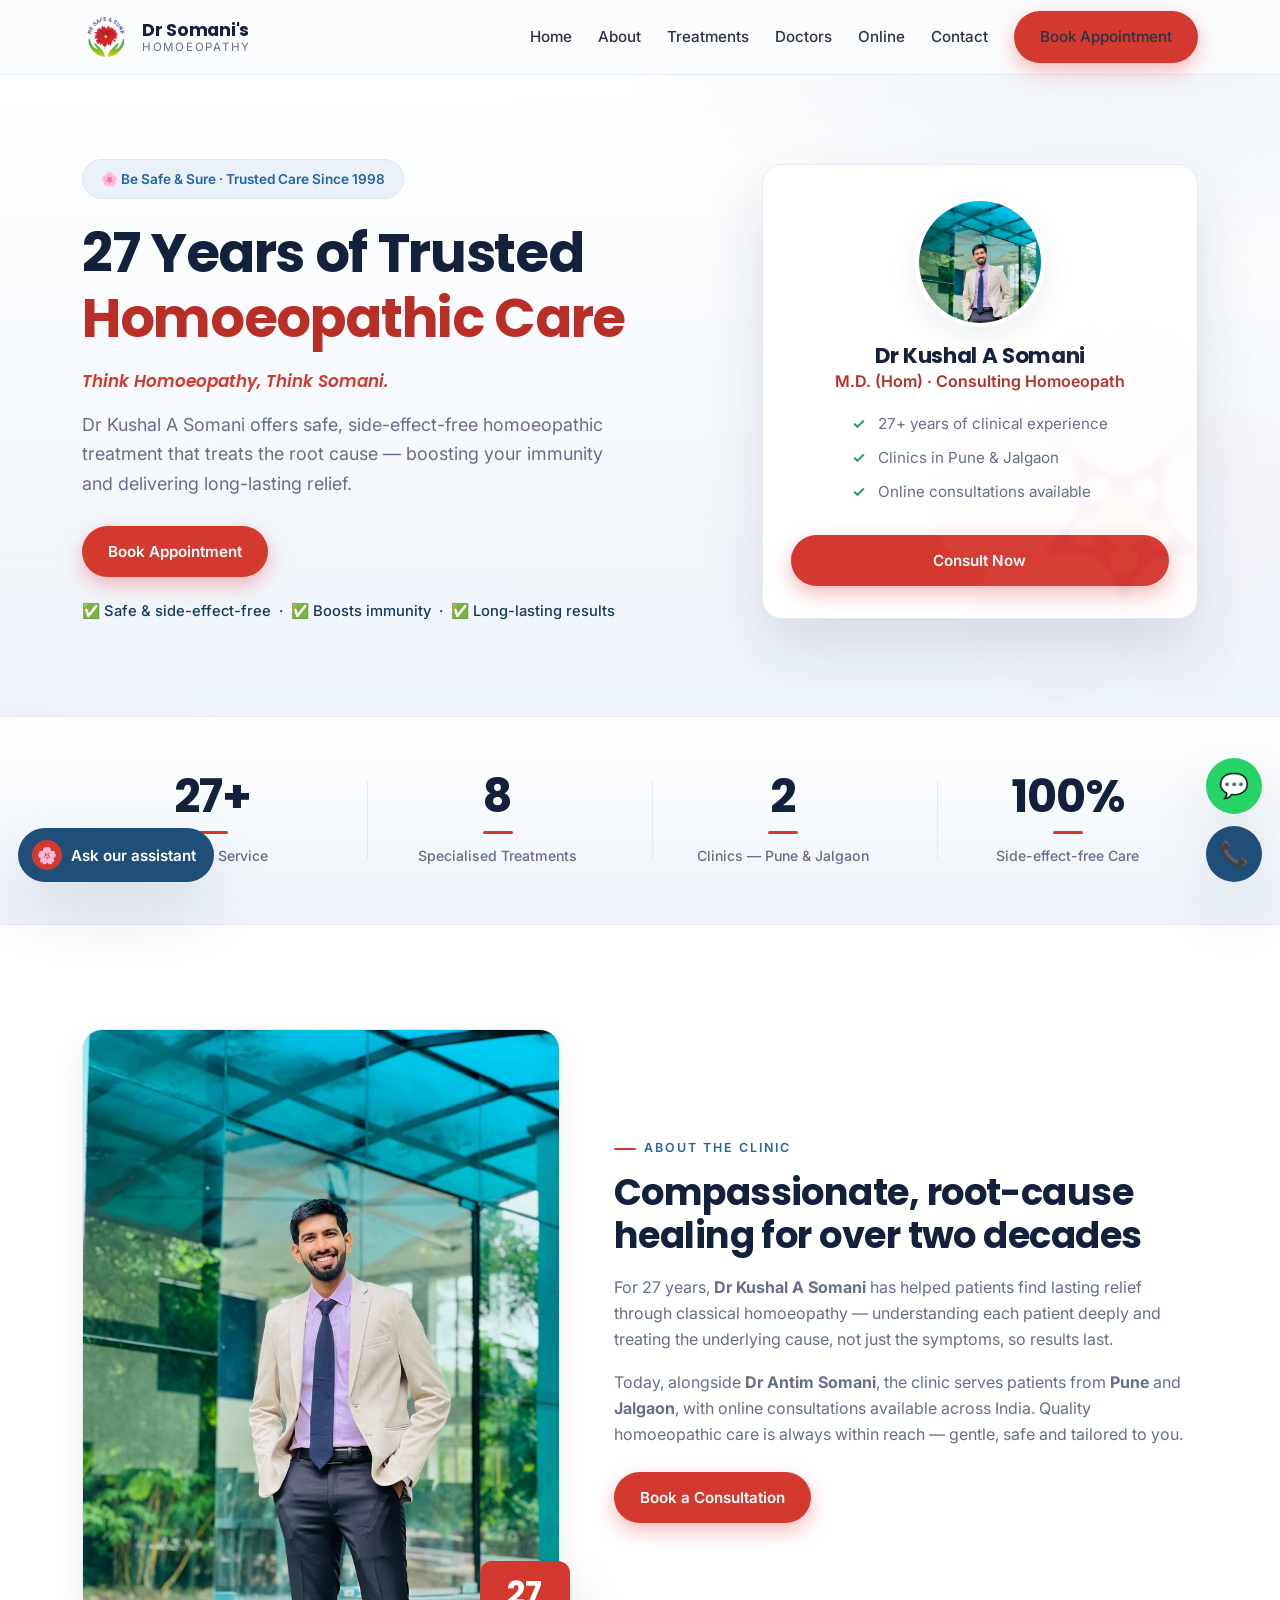
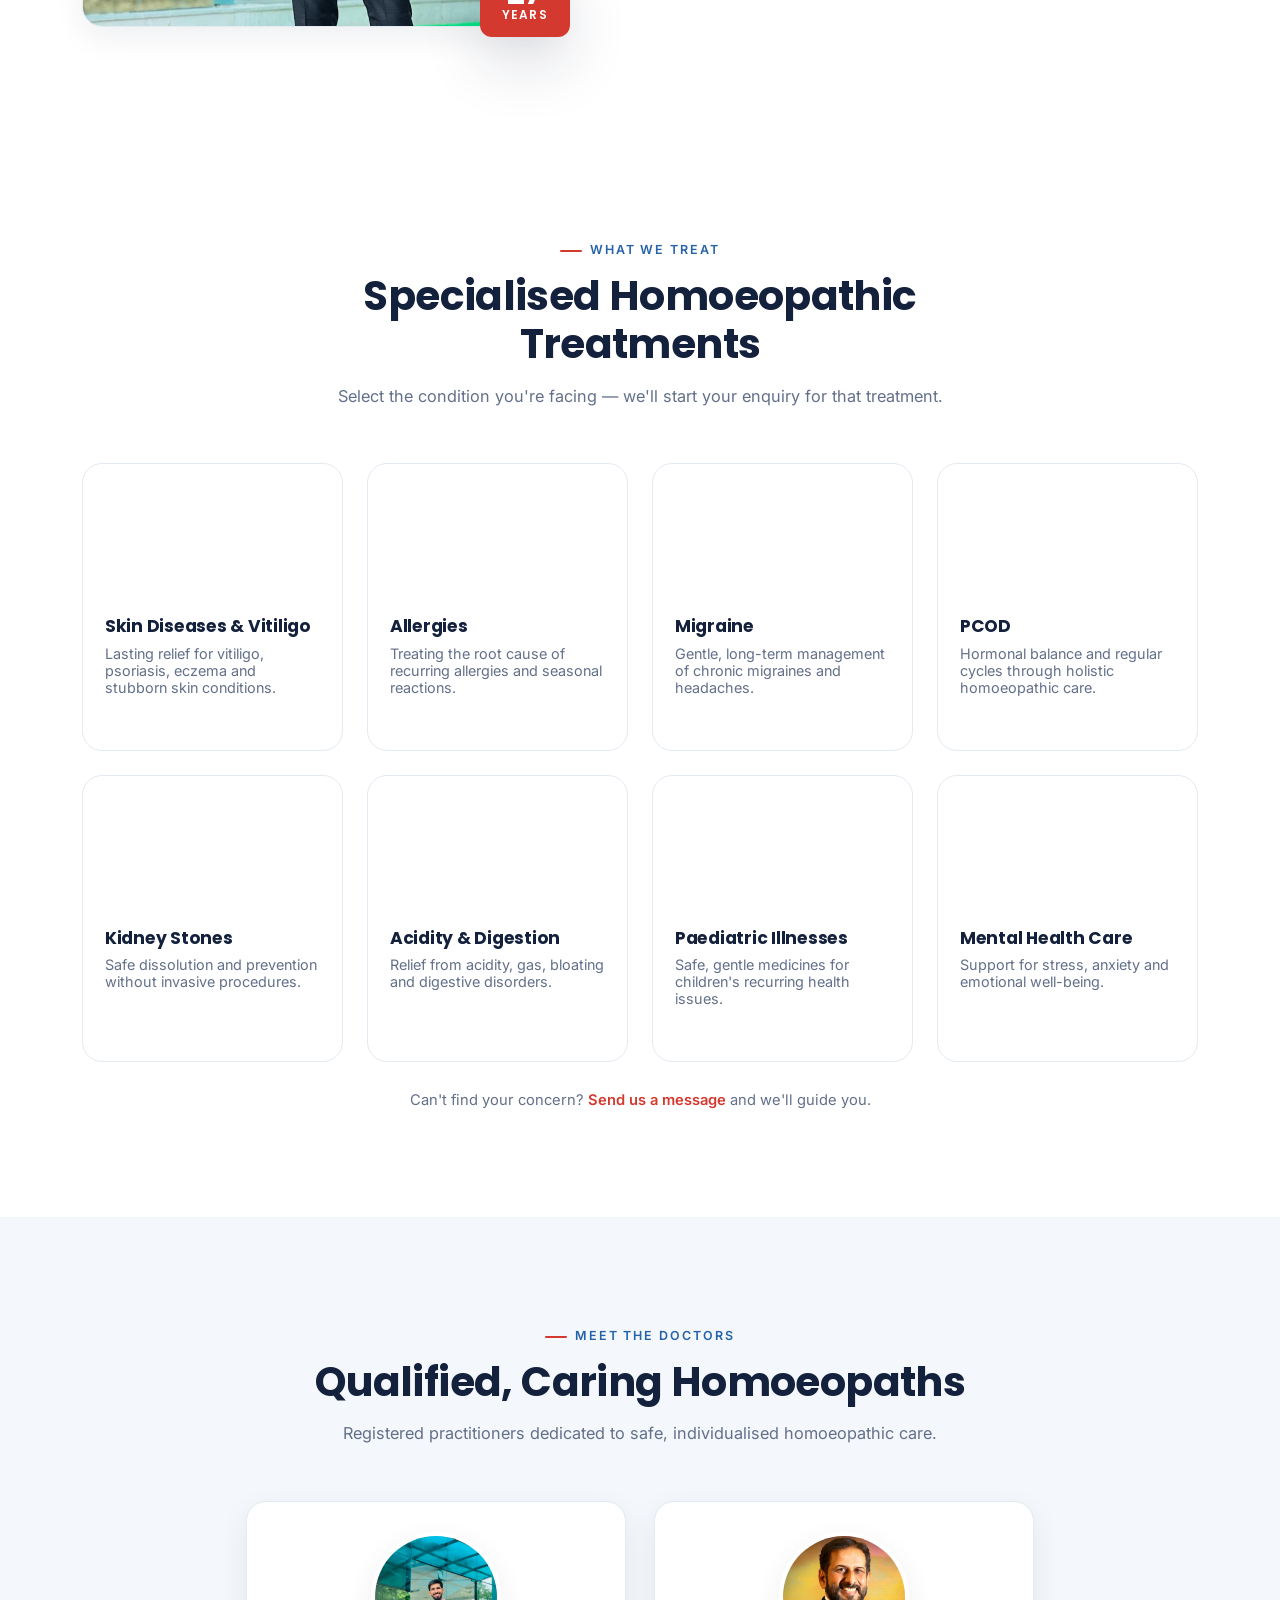
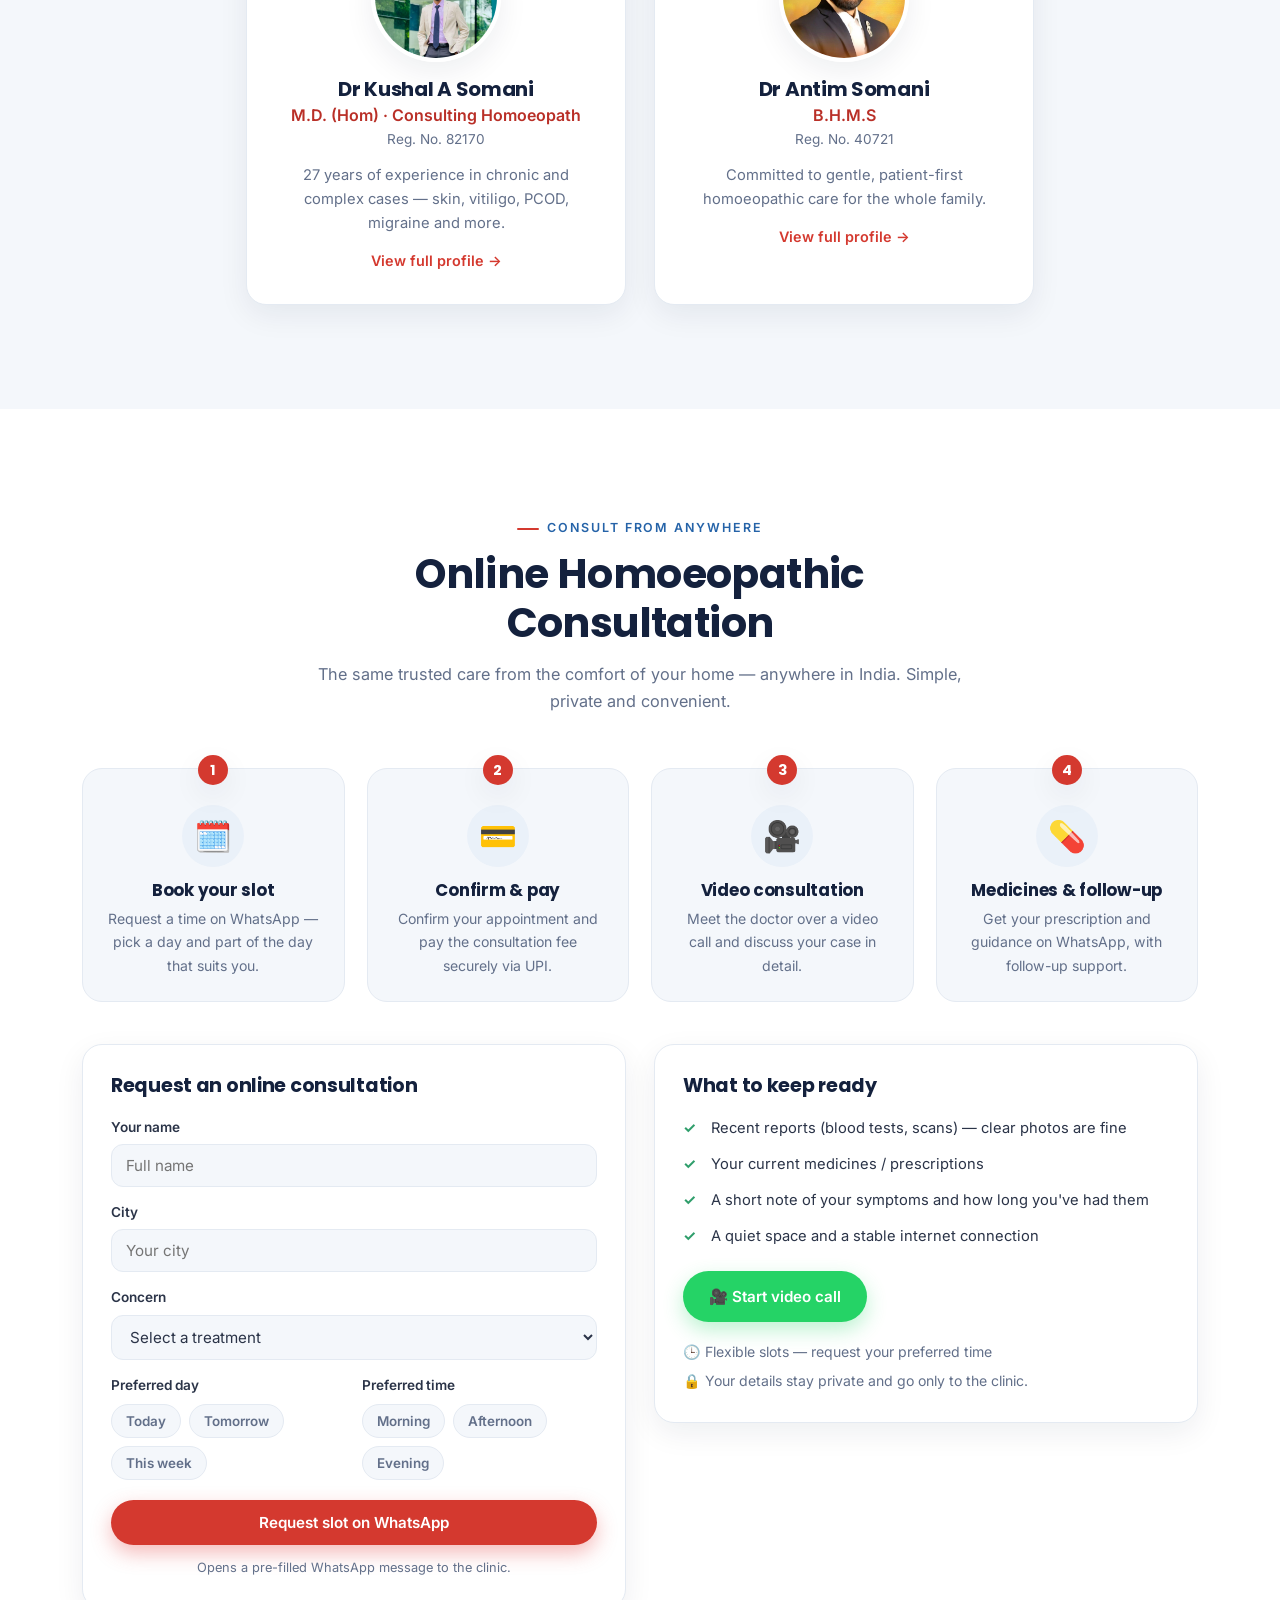
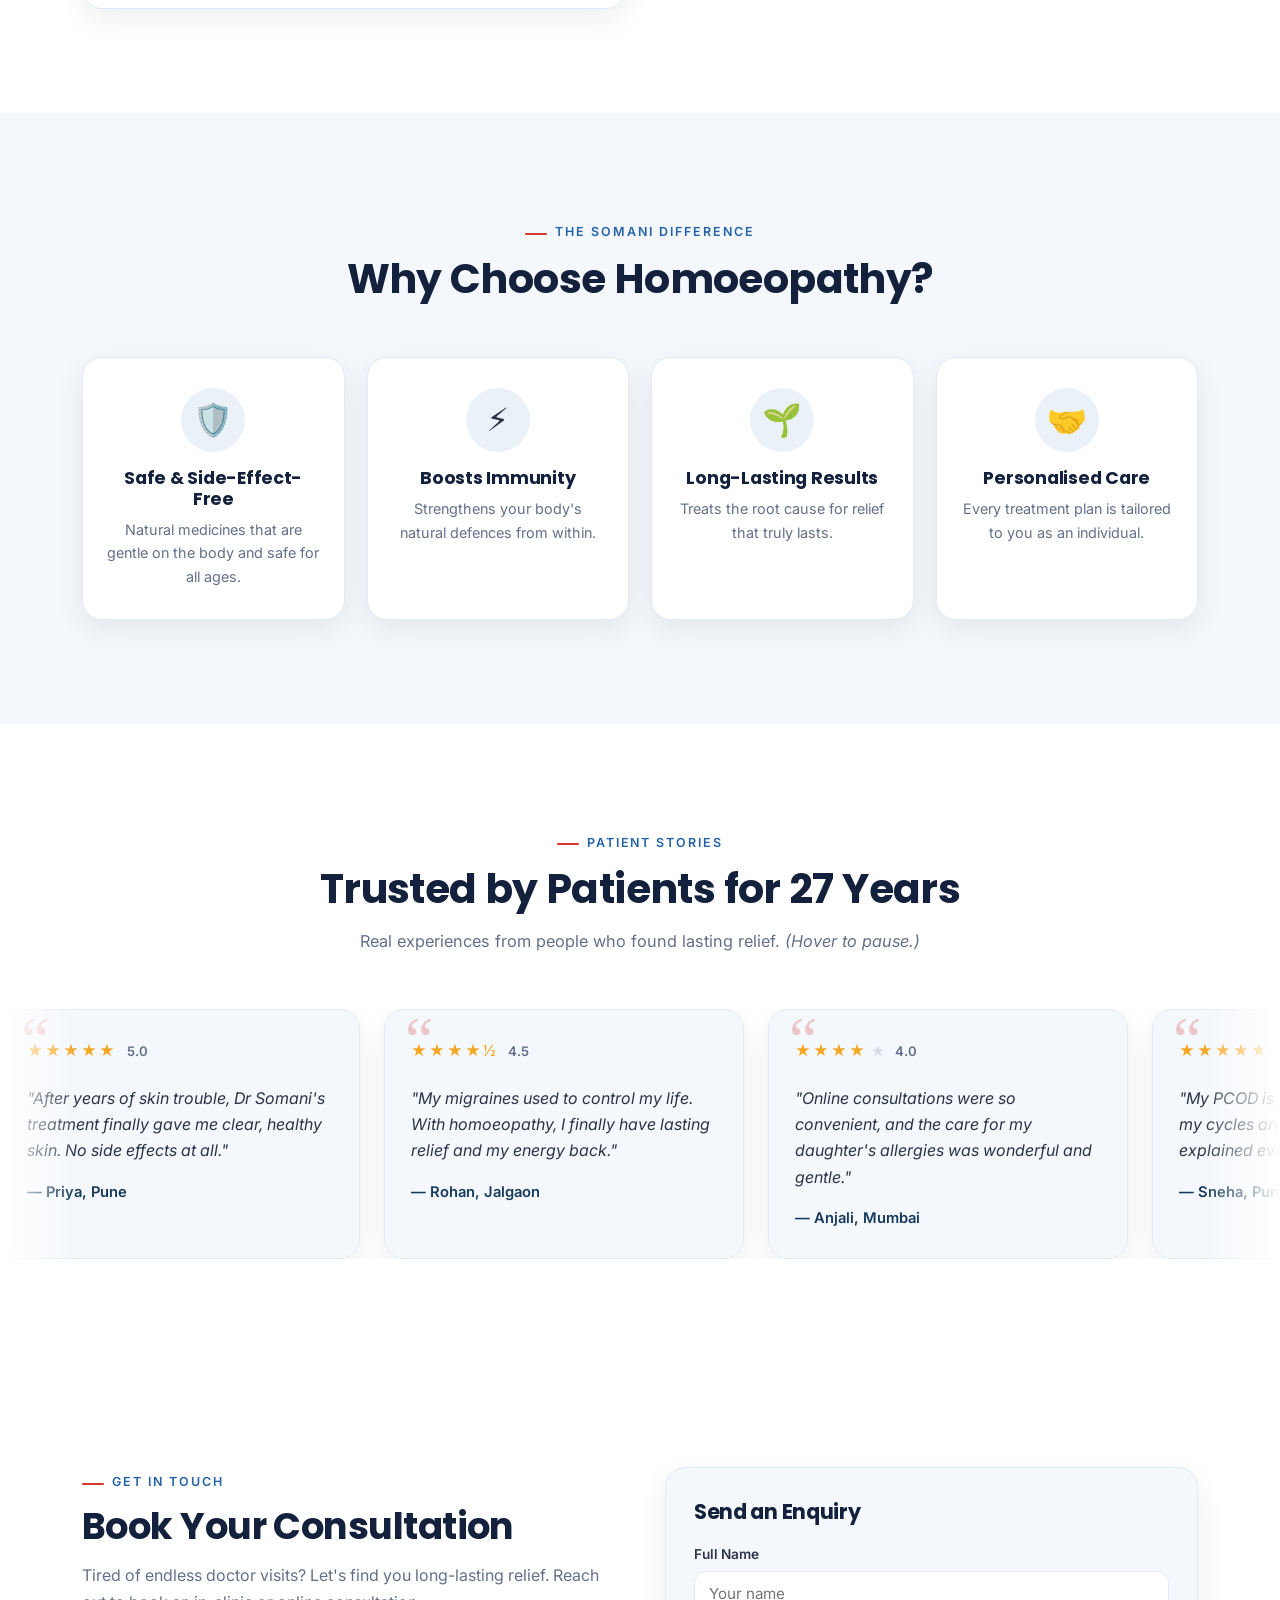
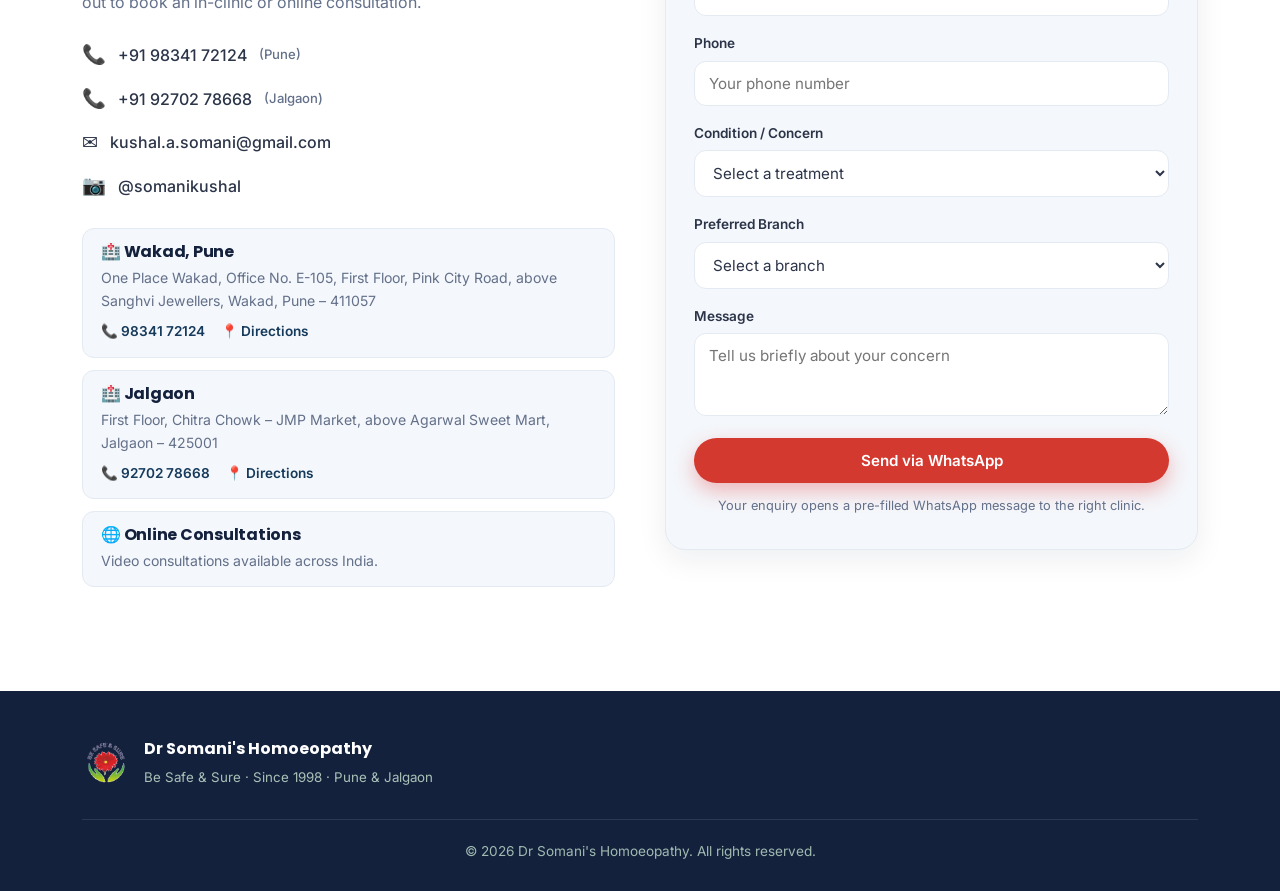
==== commit 5685bb9f: "Qualification reads "M.D. (Hom)" (remove trailing "Sch") site-wide Updated the hero card, doctors ca" ====
--- a/index.html
+++ b/index.html
@@ -69,7 +69,7 @@
       <div class="hero__card">
         <img class="hero__avatar" src="assets/dr-kushal-somani.jpg" alt="Dr Kushal A Somani" onerror="this.replaceWith(Object.assign(document.createElement('div'),{className:'hero__avatar hero__avatar--fallback',textContent:'👨‍⚕️'}))" />
         <h3>Dr Kushal A Somani</h3>
-        <p class="hero__role">M.D. (Hom) Sch · Consulting Homoeopath</p>
+        <p class="hero__role">M.D. (Hom) · Consulting Homoeopath</p>
         <ul class="hero__points">
           <li>27+ years of clinical experience</li>
           <li>Clinics in Pune &amp; Jalgaon</li>
@@ -162,6 +162,40 @@
     </div>
   </section>
 
+  <!-- ============ SKIN & VITILIGO GALLERY (auto-shows once photos are uploaded) ============ -->
+  <section class="skingal condgal hidden" id="skinGallery">
+    <div class="container">
+      <div class="section-head">
+        <span class="kicker">Skin &amp; Vitiligo</span>
+        <h2>Skin &amp; Vitiligo Care</h2>
+        <p>Conditions we help manage every day — from vitiligo and psoriasis to eczema and stubborn rashes.</p>
+      </div>
+      <div class="skingal__grid">
+        <figure class="skingal__item"><img src="assets/conditions/skin.jpg" alt="Skin &amp; vitiligo care at Dr Somani's Homoeopathy" loading="lazy" onerror="this.closest('.skingal__item').remove()" /></figure>
+        <figure class="skingal__item"><img src="assets/conditions/skin-2.jpg" alt="Skin &amp; vitiligo care at Dr Somani's Homoeopathy" loading="lazy" onerror="this.closest('.skingal__item').remove()" /></figure>
+        <figure class="skingal__item"><img src="assets/conditions/skin-3.jpg" alt="Skin &amp; vitiligo care at Dr Somani's Homoeopathy" loading="lazy" onerror="this.closest('.skingal__item').remove()" /></figure>
+        <figure class="skingal__item"><img src="assets/conditions/skin-4.jpg" alt="Skin &amp; vitiligo care at Dr Somani's Homoeopathy" loading="lazy" onerror="this.closest('.skingal__item').remove()" /></figure>
+        <figure class="skingal__item"><img src="assets/conditions/skin-5.jpg" alt="Skin &amp; vitiligo care at Dr Somani's Homoeopathy" loading="lazy" onerror="this.closest('.skingal__item').remove()" /></figure>
+      </div>
+    </div>
+  </section>
+
+  <!-- ============ ALLERGIES GALLERY (auto-shows once photos are uploaded) ============ -->
+  <section class="skingal condgal hidden" id="allergyGallery">
+    <div class="container">
+      <div class="section-head">
+        <span class="kicker">Allergies</span>
+        <h2>Allergy Care</h2>
+        <p>Gentle, root-cause treatment for skin allergies, hives, hay fever, dust and seasonal reactions.</p>
+      </div>
+      <div class="skingal__grid">
+        <figure class="skingal__item"><img src="assets/conditions/allergies.jpg" alt="Allergy care at Dr Somani's Homoeopathy" loading="lazy" onerror="this.closest('.skingal__item').remove()" /></figure>
+        <figure class="skingal__item"><img src="assets/conditions/allergies-2.jpg" alt="Allergy care at Dr Somani's Homoeopathy" loading="lazy" onerror="this.closest('.skingal__item').remove()" /></figure>
+        <figure class="skingal__item"><img src="assets/conditions/allergies-3.jpg" alt="Allergy care at Dr Somani's Homoeopathy" loading="lazy" onerror="this.closest('.skingal__item').remove()" /></figure>
+      </div>
+    </div>
+  </section>
+
   <!-- ============ DOCTORS ============ -->
   <section class="doctors" id="doctors">
     <div class="container">
@@ -174,7 +208,7 @@
         <a class="doctor" href="doctor-kushal-somani.html">
           <img class="doctor__photo" src="assets/dr-kushal-somani.jpg" alt="Dr Kushal A Somani" onerror="this.replaceWith(Object.assign(document.createElement('div'),{className:'doctor__photo doctor__photo--fallback',textContent:'👨‍⚕️'}))" />
           <h3>Dr Kushal A Somani</h3>
-          <p class="doctor__qual">M.D. (Hom) Sch · Consulting Homoeopath</p>
+          <p class="doctor__qual">M.D. (Hom) · Consulting Homoeopath</p>
           <p class="doctor__reg">Reg. No. 82170</p>
           <p class="doctor__desc">27 years of experience in chronic and complex cases — skin, vitiligo, PCOD, migraine and more.</p>
           <span class="doctor__more">View full profile →</span>
--- a/css/styles.css
+++ b/css/styles.css
@@ -204,6 +204,14 @@
 .field-flash { animation: field-flash 1.4s ease; }
 @keyframes field-flash { 0%,100% { box-shadow: 0 0 0 0 rgba(212,57,47,0); } 25% { box-shadow: 0 0 0 4px rgba(212,57,47,.25); } }
 
+/* ============ SKIN & VITILIGO GALLERY ============ */
+.skingal { padding: 8px 0 var(--sp-section); background: var(--white); }
+.skingal.hidden { display: none; }
+.skingal__grid { display: grid; grid-template-columns: repeat(auto-fit, minmax(220px, 1fr)); gap: 18px; }
+.skingal__item { margin: 0; border-radius: var(--radius); overflow: hidden; border: 1px solid var(--line); box-shadow: var(--shadow); background: var(--cream); aspect-ratio: 4 / 3; }
+.skingal__item img { width: 100%; height: 100%; object-fit: cover; transition: transform .4s ease; }
+.skingal__item:hover img { transform: scale(1.05); }
+
 /* ============ ONLINE CONSULTATION ============ */
 .online { padding: var(--sp-section) 0; background: var(--white); }
 .online__steps { display: grid; grid-template-columns: repeat(4, 1fr); gap: 22px; margin-bottom: 42px; }
@@ -311,6 +319,7 @@
   .cards, .why__grid { grid-template-columns: repeat(2, 1fr); }
   .online__steps { grid-template-columns: repeat(2, 1fr); }
   .online__cols { grid-template-columns: 1fr; }
+  .skingal__grid { grid-template-columns: repeat(2, 1fr); }
   .quotes { grid-template-columns: 1fr; }
   .doctors__grid { grid-template-columns: 1fr; }
   .stats__grid { grid-template-columns: repeat(2, 1fr); gap: 28px; }
